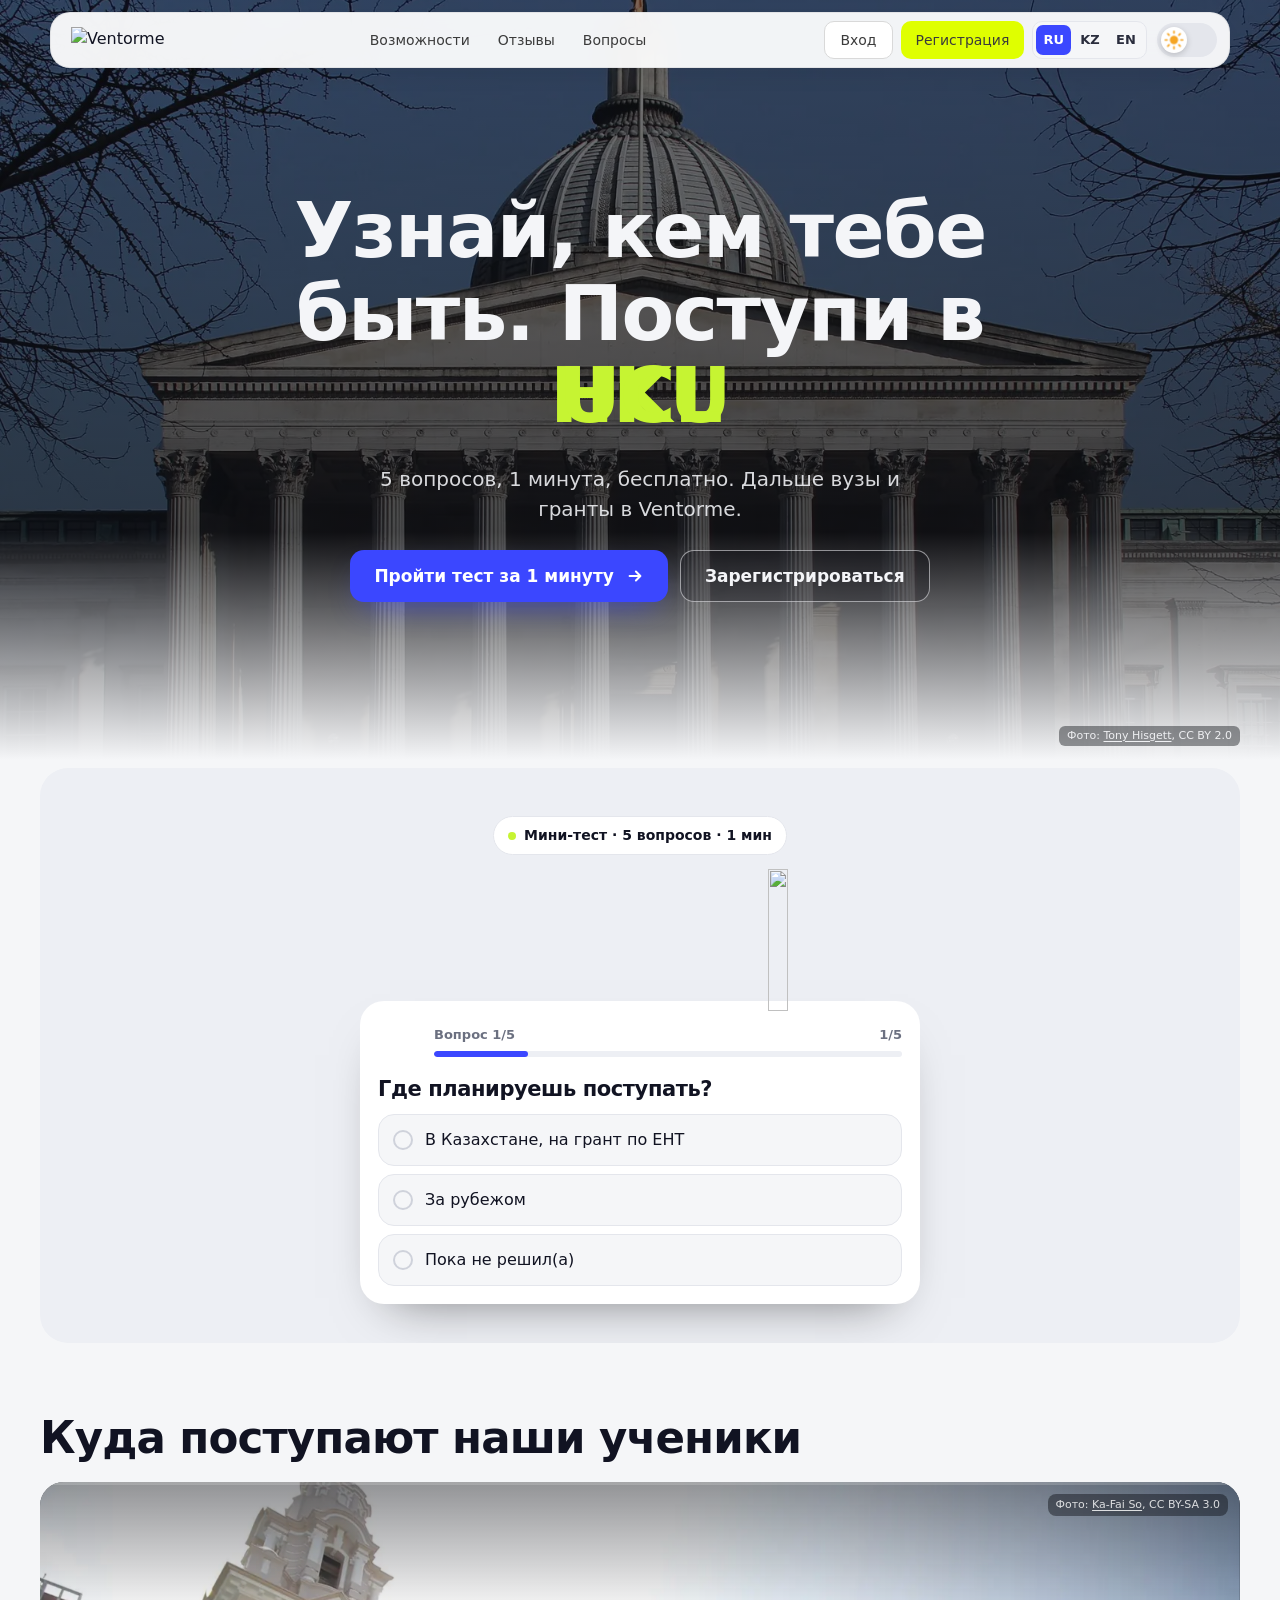
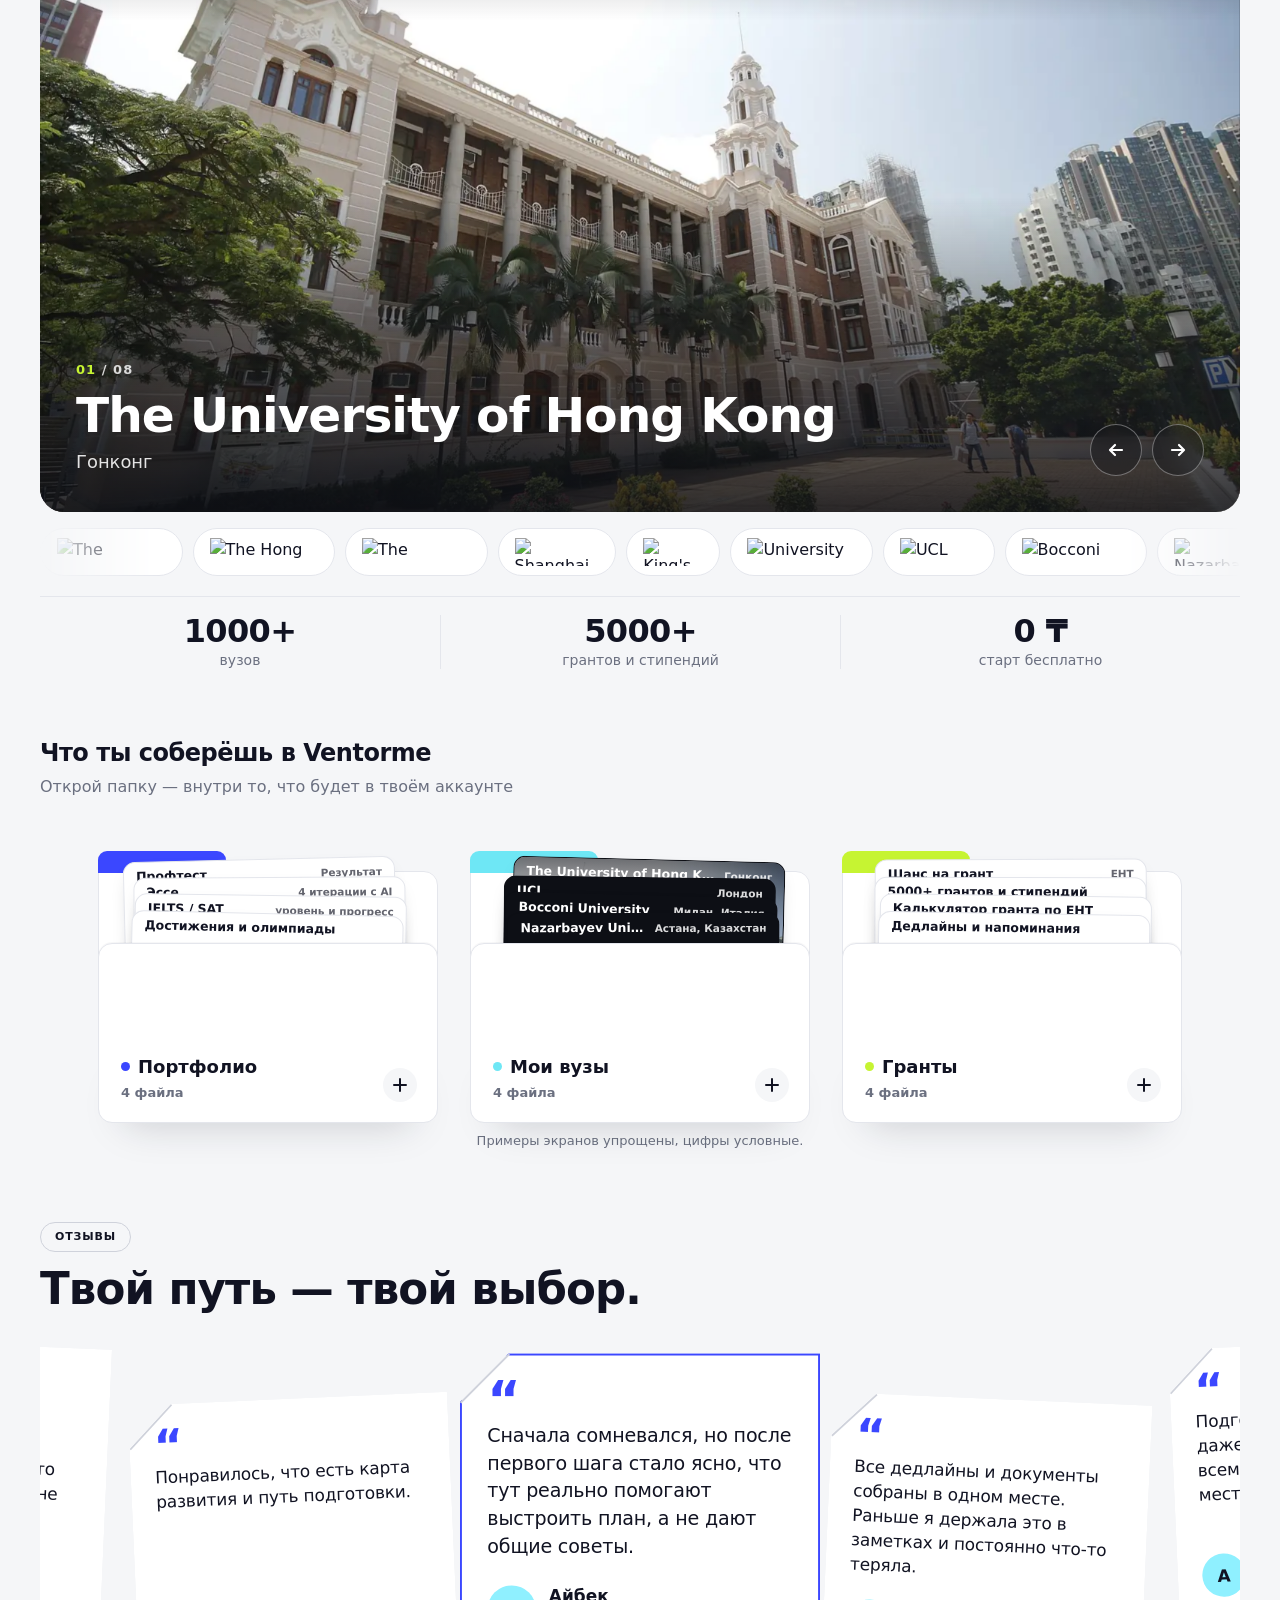
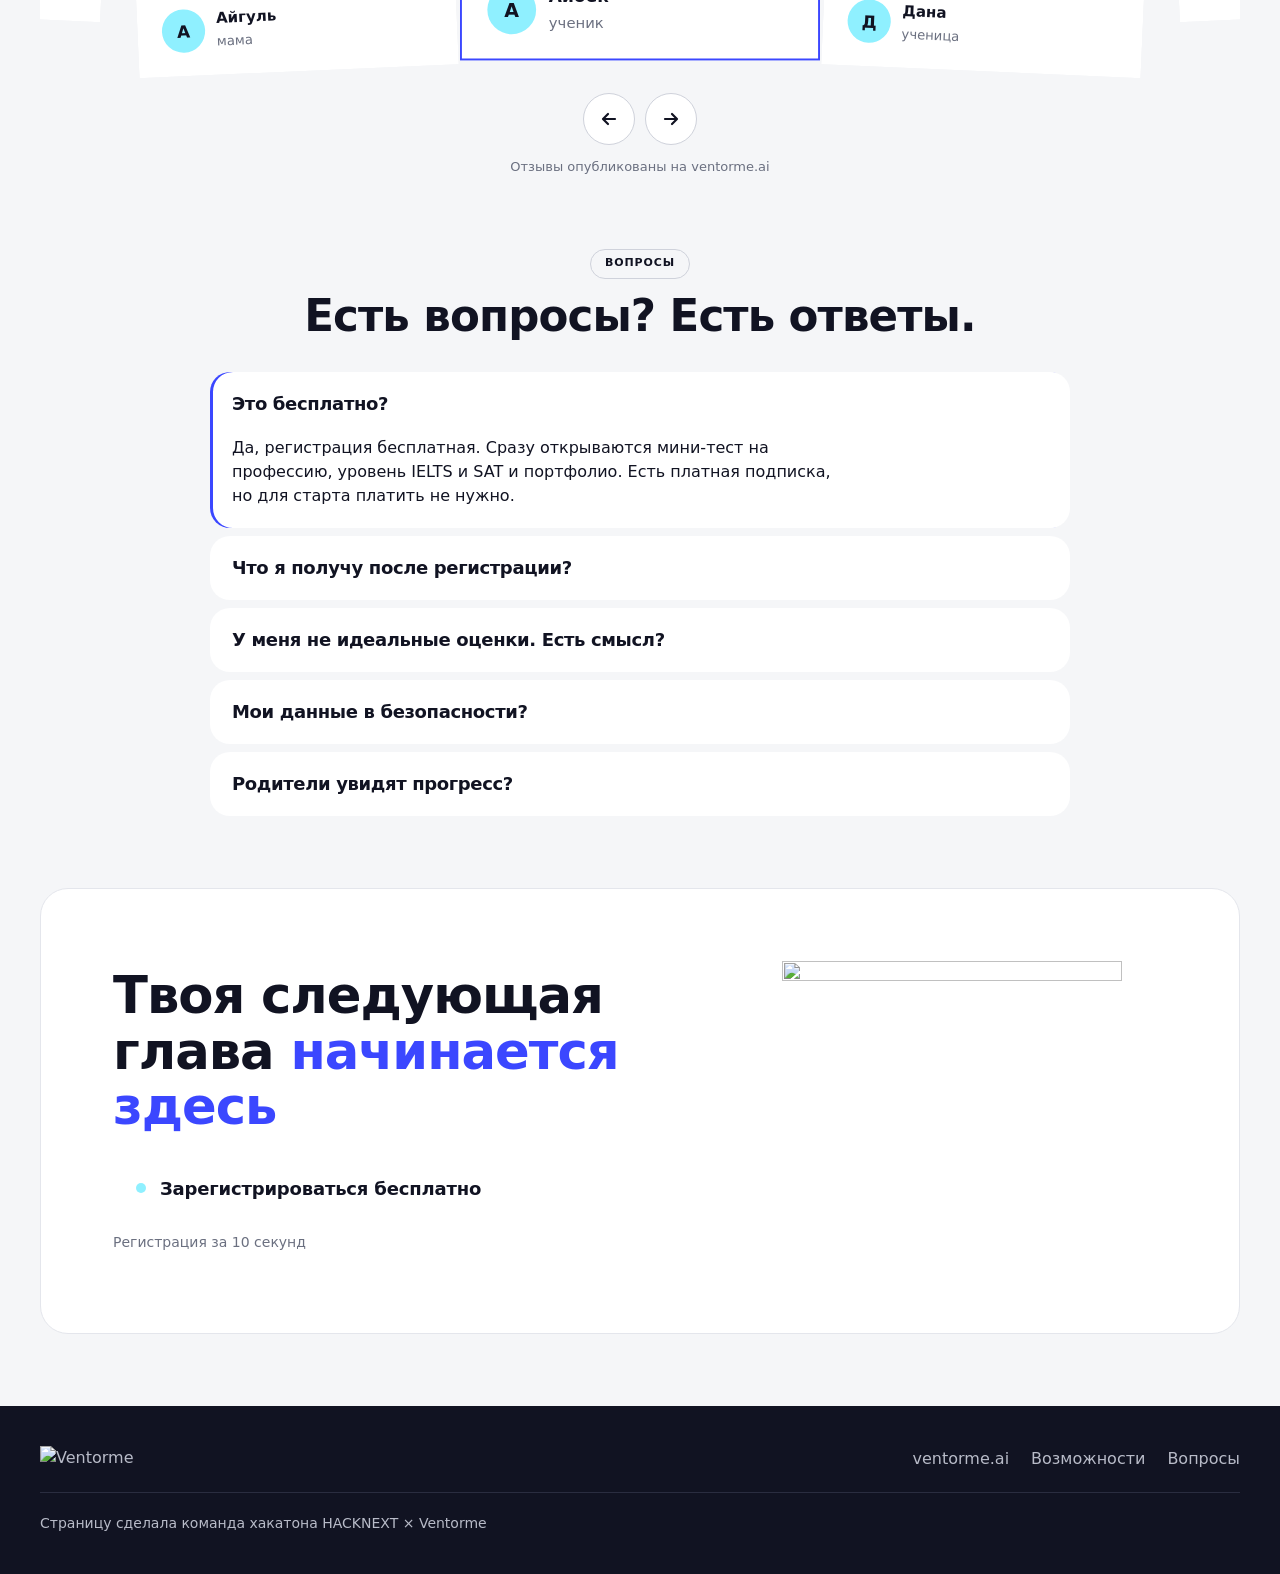
==== index.html @ ad96bfcc "Ventorme landing: HACKNEXT × Ventorme team 093 Co-Authored-By: Claude Opus 5.5 <noreply@anthropic.co" ====
<!doctype html>
<html lang="ru">
<head>
<meta charset="utf-8">
<meta name="viewport" content="width=device-width, initial-scale=1, viewport-fit=cover">
<title>Ventorme — узнай, кем тебе быть, за 1 минуту</title>
<meta name="description" content="5 вопросов — и ты увидишь своё направление и что сдавать. Бесплатно. Дальше — вузы и гранты в Ventorme.">
<link rel="canonical" href="https://ventorme-six.vercel.app">
<meta property="og:type" content="website">
<meta property="og:url" content="https://ventorme-six.vercel.app">
<meta property="og:title" content="Узнай, кем тебе быть, за 1 минуту">
<meta property="og:description" content="5 вопросов — и ты увидишь своё направление и что сдавать. Бесплатно. Дальше — вузы и гранты в Ventorme.">
<meta property="og:locale" content="ru_RU">
<meta property="og:image" content="https://ventorme.ai/opengraph-image">
<meta property="og:image:width" content="1200">
<meta property="og:image:height" content="630">
<meta name="twitter:card" content="summary_large_image">
<meta name="twitter:title" content="Узнай, кем тебе быть, за 1 минуту">
<meta name="twitter:description" content="5 вопросов — и ты увидишь своё направление и что сдавать. Бесплатно. Дальше — вузы и гранты в Ventorme.">
<meta name="twitter:image" content="https://ventorme.ai/opengraph-image">
<meta name="theme-color" content="#F5F6F8">
<script>
(function(){
  var d = document.documentElement, t = "light", l = "ru";
  try { localStorage.removeItem("vt-theme"); } catch (e) {}
  try { var s = sessionStorage.getItem("vt-theme"); if (s === "dark" || s === "light") t = s; } catch (e) {}
  d.setAttribute("data-theme", t);
  var q = (location.search.match(/[?&]lang=([a-z]{2})/i) || [])[1];
  if (q) q = q.toLowerCase() === "kz" ? "kk" : q.toLowerCase();
  try { if (!q) q = localStorage.getItem("vt-lang"); } catch (e) {}
  if (q === "kk" || q === "en") l = q;
  d.setAttribute("lang", l);
  d.classList.add("js");
})();
</script>
<link rel="icon" href="https://ventorme.ai/figma/studentlanding/logo-ventorme.svg">
<link rel="preconnect" href="https://fonts.googleapis.com">
<link rel="preconnect" href="https://fonts.gstatic.com" crossorigin>
<link rel="preconnect" href="https://ventorme.ai">
<link rel="preload" href="https://fonts.gstatic.com/s/unbounded/v12/Yq6W-LOTXCb04q32xlpwv8ZfvRIkSYZH.woff2" as="font" type="font/woff2" crossorigin>
<link rel="preload" href="https://fonts.gstatic.com/s/unbounded/v12/Yq6W-LOTXCb04q32xlpwtsZfvRIkSYZH.woff2" as="font" type="font/woff2" crossorigin>
<link rel="preload" href="https://fonts.gstatic.com/s/unbounded/v12/Yq6W-LOTXCb04q32xlpwu8ZfvRIkSQ.woff2" as="font" type="font/woff2" crossorigin>
<link rel="preload" href="https://fonts.gstatic.com/s/manrope/v20/xn7gYHE41ni1AdIRggOxSvfedN62Zw.woff2" as="font" type="font/woff2" crossorigin>
<link rel="preload" href="https://fonts.gstatic.com/s/manrope/v20/xn7gYHE41ni1AdIRggexSvfedN4.woff2" as="font" type="font/woff2" crossorigin>
<style>
/* Manrope + Unbounded: cyrillic-ext (ә ғ қ ң ө ұ ү һ і), cyrillic, latin-ext, latin; swap + запасной шрифт с теми же метриками */
/* cyrillic-ext */ @font-face { font-family: 'Manrope'; font-style: normal; font-weight: 400 700; font-display: swap; src: url(https://fonts.gstatic.com/s/manrope/v20/xn7gYHE41ni1AdIRggqxSvfedN62Zw.woff2) format('woff2'); unicode-range: U+0460-052F, U+1C80-1C8A, U+20B4, U+2DE0-2DFF, U+A640-A69F, U+FE2E-FE2F; }
/* cyrillic */ @font-face { font-family: 'Manrope'; font-style: normal; font-weight: 400 700; font-display: swap; src: url(https://fonts.gstatic.com/s/manrope/v20/xn7gYHE41ni1AdIRggOxSvfedN62Zw.woff2) format('woff2'); unicode-range: U+0301, U+0400-045F, U+0490-0491, U+04B0-04B1, U+2116; }
/* latin-ext */ @font-face { font-family: 'Manrope'; font-style: normal; font-weight: 400 700; font-display: swap; src: url(https://fonts.gstatic.com/s/manrope/v20/xn7gYHE41ni1AdIRggmxSvfedN62Zw.woff2) format('woff2'); unicode-range: U+0100-02BA, U+02BD-02C5, U+02C7-02CC, U+02CE-02D7, U+02DD-02FF, U+0304, U+0308, U+0329, U+1D00-1DBF, U+1E00-1E9F, U+1EF2-1EFF, U+2020, U+20A0-20AB, U+20AD-20C4, U+2113, U+2C60-2C7F, U+A720-A7FF; }
/* latin */ @font-face { font-family: 'Manrope'; font-style: normal; font-weight: 400 700; font-display: swap; src: url(https://fonts.gstatic.com/s/manrope/v20/xn7gYHE41ni1AdIRggexSvfedN4.woff2) format('woff2'); unicode-range: U+0000-00FF, U+0131, U+0152-0153, U+02BB-02BC, U+02C6, U+02DA, U+02DC, U+0304, U+0308, U+0329, U+2000-206F, U+20AC, U+2122, U+2191, U+2193, U+2212, U+2215, U+FEFF, U+FFFD; }
/* cyrillic-ext */ @font-face { font-family: 'Unbounded'; font-style: normal; font-weight: 500 600; font-display: swap; src: url(https://fonts.gstatic.com/s/unbounded/v12/Yq6W-LOTXCb04q32xlpwtsZfvRIkSYZH.woff2) format('woff2'); unicode-range: U+0460-052F, U+1C80-1C8A, U+20B4, U+2DE0-2DFF, U+A640-A69F, U+FE2E-FE2F; }
/* cyrillic */ @font-face { font-family: 'Unbounded'; font-style: normal; font-weight: 500 600; font-display: swap; src: url(https://fonts.gstatic.com/s/unbounded/v12/Yq6W-LOTXCb04q32xlpwv8ZfvRIkSYZH.woff2) format('woff2'); unicode-range: U+0301, U+0400-045F, U+0490-0491, U+04B0-04B1, U+2116; }
/* latin-ext */ @font-face { font-family: 'Unbounded'; font-style: normal; font-weight: 500 600; font-display: swap; src: url(https://fonts.gstatic.com/s/unbounded/v12/Yq6W-LOTXCb04q32xlpwtcZfvRIkSYZH.woff2) format('woff2'); unicode-range: U+0100-02BA, U+02BD-02C5, U+02C7-02CC, U+02CE-02D7, U+02DD-02FF, U+0304, U+0308, U+0329, U+1D00-1DBF, U+1E00-1E9F, U+1EF2-1EFF, U+2020, U+20A0-20AB, U+20AD-20C4, U+2113, U+2C60-2C7F, U+A720-A7FF; }
/* latin */ @font-face { font-family: 'Unbounded'; font-style: normal; font-weight: 500 600; font-display: swap; src: url(https://fonts.gstatic.com/s/unbounded/v12/Yq6W-LOTXCb04q32xlpwu8ZfvRIkSQ.woff2) format('woff2'); unicode-range: U+0000-00FF, U+0131, U+0152-0153, U+02BB-02BC, U+02C6, U+02DA, U+02DC, U+0304, U+0308, U+0329, U+2000-206F, U+20AC, U+2122, U+2191, U+2193, U+2212, U+2215, U+FEFF, U+FFFD; }
/* запасные шрифты с метриками Unbounded/Manrope: пока веб-шрифт грузится, текст не прыгает (CLS) */
@font-face{font-family:"Unbounded Fallback";src:local("Arial Bold"),local("Arial-BoldMT"),local("Roboto Bold"),local("Roboto-Bold");font-weight:500 700;
  size-adjust:128.8%;ascent-override:77.3%;descent-override:19%;line-gap-override:0%}
@font-face{font-family:"Manrope Fallback";src:local("Arial"),local("ArialMT"),local("Roboto"),local("Roboto-Regular");font-weight:400 700;
  size-adjust:102.8%;ascent-override:103.6%;descent-override:29.2%;line-gap-override:0%}
:root{
  color-scheme:light;
  --bg:#F5F6F8; --card:#fff; --surface:#F5F6F8; --ink:#111322; --ink-2:#2A2D3D; --muted:#6B7080;
  --line:#E4E6EC; --line-2:#CFD2DB; --track:#EDEFF4;
  --blue:#3B47FF; --blue-d:#2B36E0; --hero:#3B47FF; --cta:#3B47FF; --blue-text:#3B47FF;
  --aqua:#8FF0FF; --aqua-soft:#D9FAFF; --on-aqua:#111322; --chip-ink:#0A6B7A;
  --header-bg:rgba(245,246,248,.92); --logo-pill:#fff;
  --tt-track:#E4E6EC; --tt-knob:#fff; --tt-icon:#F5A524;
  --r:28px; --r-sm:20px;
  --pad:clamp(16px, 4vw, 40px);
  --font:"Manrope", "Manrope Fallback", system-ui, -apple-system, "Segoe UI", sans-serif;
  --display:"Unbounded", "Unbounded Fallback", "Manrope", system-ui, sans-serif;
  --nav-bg:rgba(255,255,255,.94); --nav-line:rgba(17,19,34,.07); --nav-ink:#3b3b3b;
  --gap:72px;
}
[data-theme="dark"]{
  color-scheme:dark;
  --bg:#0D0F15; --card:#151821; --surface:#1C202B; --ink:#F4F5F8; --ink-2:rgba(244,245,248,.86); --muted:rgba(244,245,248,.68);
  --line:#262A36; --line-2:#3A3F4E; --track:#2A2F3C;
  --blue:#5864FF; --blue-d:#6B76FF; --hero:#2E38D9; --cta:#4B56F2; --blue-text:#8C95FF;
  --aqua:#6EE7F5; --aqua-soft:rgba(110,231,245,.14); --on-aqua:#0D0F15; --chip-ink:#6EE7F5;
  --header-bg:rgba(13,15,21,.88); --logo-pill:#F4F5F8;
  --nav-bg:rgba(21,24,33,.94); --nav-line:#262A36; --nav-ink:rgba(244,245,248,.82);
  --tt-track:#262B44; --tt-knob:#0D0F15; --tt-icon:#E9ECFF;
}
*{box-sizing:border-box}
html{-webkit-text-size-adjust:100%;scroll-behavior:smooth;scroll-padding-top:80px}
body{margin:0;background:var(--bg);color:var(--ink);font:400 16px/1.5 var(--font);overflow-x:hidden;transition:background .3s, color .3s}
img{display:block;max-width:100%;height:auto}
a{color:inherit;text-decoration:none}
button{font:inherit;color:inherit}
h1,h2,h3,p{margin:0}
h1,h2{font-family:var(--display);font-weight:600;letter-spacing:-.02em;line-height:1.08;hyphens:none;overflow-wrap:normal}
:focus-visible{outline:3px solid var(--blue);outline-offset:3px;border-radius:12px}
.wrap{max-width:1280px;margin:0 auto;padding:0 var(--pad)}
.section{margin-top:var(--gap)}
.sr-only{position:absolute;width:1px;height:1px;overflow:hidden;clip:rect(0 0 0 0);white-space:nowrap}

/* pills */
.tag{display:inline-flex;align-items:center;height:30px;padding:0 14px;border:1px solid var(--line-2);border-radius:999px;
  font-size:11px;font-weight:600;letter-spacing:.08em;text-transform:uppercase;color:var(--ink);white-space:nowrap}

/* ---------- Interactive Hover Button ---------- */
.ibtn{position:relative;isolation:isolate;overflow:hidden;display:inline-flex;align-items:center;justify-content:center;min-height:54px;padding:12px 30px 12px 46px;
  border-radius:999px;border:1.5px solid var(--line-2);background:var(--card);color:var(--ink);font-size:17px;font-weight:600;letter-spacing:-.01em;line-height:1.2;
  text-align:center;cursor:pointer;-webkit-tap-highlight-color:transparent}
.ibtn__dot{position:absolute;z-index:-1;left:22px;top:50%;width:10px;height:10px;margin-top:-5px;border-radius:50%;background:var(--cta);
  transition:transform .3s ease-out}
.ibtn__txt{display:inline-block;transition:transform .3s ease-out, opacity .3s ease-out}
.ibtn__hov{position:absolute;inset:0;display:flex;align-items:center;justify-content:center;gap:8px;padding:0 18px;color:#fff;
  opacity:0;transform:translateX(48px);transition:transform .3s ease-out, opacity .3s ease-out}
.ibtn__hov svg{width:18px;height:18px;flex:none}
.ibtn:hover .ibtn__dot,.ibtn:focus-visible .ibtn__dot{transform:scale(90)}
.ibtn:hover .ibtn__txt,.ibtn:focus-visible .ibtn__txt{transform:translateX(48px);opacity:0}
.ibtn:hover .ibtn__hov,.ibtn:focus-visible .ibtn__hov{transform:none;opacity:1}
.ibtn--block{display:flex;width:100%}
.ibtn--lg{min-height:60px;font-size:18px}
.ibtn--sm{min-height:46px;font-size:15px;padding:8px 22px 8px 40px}
.ibtn--sm .ibtn__dot{left:18px;width:9px;height:9px;margin-top:-4.5px}
.ibtn--on-blue{border-color:transparent;background:#fff;color:#111322}
.ibtn--on-blue .ibtn__dot{background:var(--aqua)}
.ibtn--on-blue .ibtn__hov{color:#111322}
@media (hover: none){
  .ibtn{padding-left:24px;padding-right:24px;border-color:transparent}
  .ibtn .ibtn__dot{transform:scale(90)}
  .ibtn .ibtn__txt{opacity:0}
  .ibtn .ibtn__hov{transform:none;opacity:1}
  .ibtn--sm{padding-left:16px;padding-right:16px}
}

/* secondary buttons */
.sbtn{display:inline-flex;align-items:center;justify-content:center;gap:8px;min-height:50px;padding:10px 16px;border-radius:999px;border:1.5px solid var(--line);
  background:var(--surface);color:var(--ink);font-size:15px;font-weight:600;line-height:1.2;text-align:center;cursor:pointer;transition:border-color .2s}
.sbtn:hover{border-color:var(--blue)}
.sbtn svg{width:18px;height:18px;flex:none}

/* header — повторяет шапку ventorme.ai */
.header{position:sticky;top:0;z-index:40;padding:12px var(--pad) 0;pointer-events:none}
.header .wrap{pointer-events:auto;max-width:1180px;height:56px;padding:0 10px 0 20px;display:flex;align-items:center;justify-content:space-between;gap:12px;
  background:var(--nav-bg);border:1px solid var(--nav-line);border-radius:20px;box-shadow:0 10px 30px -20px rgba(17,19,34,.35);
  -webkit-backdrop-filter:saturate(1.4) blur(12px);backdrop-filter:saturate(1.4) blur(12px);font-family:"Manrope", "Manrope Fallback", system-ui, sans-serif}
.header__logo img{height:26px;width:auto}
.logo-dark{display:none}
[data-theme="dark"] .logo-light{display:none}
[data-theme="dark"] .logo-dark{display:block}
.nav{display:flex;gap:4px}
.nav a{padding:8px 12px;border-radius:10px;font-size:14px;font-weight:500;color:var(--nav-ink);transition:background .2s}
.nav a:hover{background:var(--surface)}
.header__right{display:flex;align-items:center;gap:8px}
.hbtn{display:inline-flex;align-items:center;justify-content:center;height:38px;padding:0 15px;border-radius:10px;font-family:"Manrope", "Manrope Fallback", system-ui, sans-serif;
  font-size:14px;font-weight:500;line-height:1;white-space:nowrap;transition:transform .2s}
.hbtn:hover{transform:translateY(-2px)}
.hbtn--login{background:#fff;color:#3b3b3b;border:1px solid #d9d9d9}
.hbtn--reg{background:#dfff00;color:#3b3b3b}
[data-theme="dark"] .hbtn--login{background:transparent;color:var(--ink);border-color:var(--line-2)}

/* Sun-Moon toggle */
.tt{display:inline-flex;align-items:center;height:48px;padding:0 2px;border:0;background:none;cursor:pointer;border-radius:999px}
.tt__track{position:relative;display:block;width:60px;height:34px;border-radius:999px;background:var(--tt-track);transition:background .4s ease}
.tt__knob{position:absolute;left:4px;top:4px;width:26px;height:26px;border-radius:50%;background:var(--tt-knob);color:var(--tt-icon);
  box-shadow:0 2px 6px rgba(0,0,0,.18);display:grid;place-items:center;transition:transform .4s cubic-bezier(.4,.1,.2,1), background .4s, color .4s}
.tt__knob svg{width:20px;height:20px;overflow:visible}
.tt__core,.tt__rays{transform-box:view-box;transform-origin:12px 12px;transition:transform .4s ease, opacity .4s ease}
.tt__core{transform:scale(.62)}
.tt__cut{transition:transform .4s ease;transform:translate(12px,-12px)}
.tt__star{position:absolute;width:3px;height:3px;border-radius:50%;background:#fff;opacity:0;transform:scale(.2);transition:opacity .4s ease, transform .4s ease}
.tt__star:nth-child(1){left:10px;top:9px}
.tt__star:nth-child(2){left:19px;top:19px;width:2px;height:2px}
.tt__star:nth-child(3){left:13px;top:23px;width:2px;height:2px}
[data-theme="dark"] .tt__knob{transform:translateX(26px)}
[data-theme="dark"] .tt__core{transform:scale(1)}
[data-theme="dark"] .tt__rays{transform:rotate(90deg) scale(.4);opacity:0}
[data-theme="dark"] .tt__cut{transform:none}
[data-theme="dark"] .tt__star{opacity:.9;transform:none}

/* ---------- hero with quiz ---------- */
.hero{position:relative;overflow:hidden;isolation:isolate;container-type:inline-size;background:var(--hero);color:#fff;border-radius:var(--r);
  display:grid;grid-template-columns:1fr minmax(360px, 460px);gap:24px 48px;align-items:center;padding:clamp(40px, 5vw, 64px);min-height:620px;transition:background .3s}
.hero::before{content:"";position:absolute;inset:auto -20% -45% -20%;height:70%;z-index:-1;background:radial-gradient(closest-side, rgba(143,240,255,.4), rgba(143,240,255,0))}
.hero__word{position:absolute;top:clamp(10px, 2vw, 24px);left:0;right:0;z-index:-1;font-weight:700;letter-spacing:-.06em;line-height:.8;
  font-size:18vw;font-size:20.5cqw;color:rgba(255,255,255,.12);user-select:none;white-space:nowrap;text-align:center}
.hero__lead{display:flex;flex-direction:column;gap:22px;align-self:center}
.hero h1{font-size:clamp(30px, 4.2vw, 56px)}
.hero h1 span{color:var(--aqua)}
.hero__meta{display:flex;flex-wrap:wrap;gap:8px;font-size:14px;font-weight:500}
.hero__meta span{display:inline-flex;align-items:center;white-space:nowrap;background:rgba(17,19,34,.24);padding:8px 12px;border-radius:999px}

/* Venti reacts to the quiz */
.qwrap{position:relative;width:100%;padding-top:132px}
.venti{position:absolute;z-index:2;right:22px;top:0;height:142px;pointer-events:none}
.venti img{height:100%;width:auto}
.venti img.is-hop{animation:hop .45s cubic-bezier(.34,1.56,.64,1)}
.venti img.is-hop2{animation:hop .45s cubic-bezier(.34,1.56,.64,1) 2}
@keyframes hop{0%,100%{transform:none}45%{transform:translateY(-10px)}}
.venti__bubble{position:absolute;right:100%;top:16px;margin-right:4px;padding:8px 12px;border-radius:16px 16px 4px 16px;background:#fff;color:#111322;
  font-size:14px;font-weight:600;line-height:1.2;white-space:nowrap;box-shadow:0 10px 24px -12px rgba(0,0,0,.45);
  opacity:0;transform:translateY(6px) scale(.92);transform-origin:100% 100%;transition:opacity .25s ease, transform .3s cubic-bezier(.34,1.56,.64,1)}
.venti__bubble.is-on{opacity:1;transform:none}
.venti__fx{position:absolute;left:50%;top:38%}
.venti__fx i{position:absolute;left:-4px;top:-4px;width:8px;height:8px;border-radius:50%;opacity:0}
.venti__fx i:nth-child(1){--dx:-58px;--dy:-34px;background:var(--aqua)}
.venti__fx i:nth-child(2){--dx:-40px;--dy:-66px;background:#DFFF00}
.venti__fx i:nth-child(3){--dx:-4px;--dy:-80px;background:#fff}
.venti__fx i:nth-child(4){--dx:36px;--dy:-66px;background:var(--aqua)}
.venti__fx i:nth-child(5){--dx:58px;--dy:-30px;background:#DFFF00}
.venti__fx i:nth-child(6){--dx:54px;--dy:10px;background:#fff;width:6px;height:6px}
.venti__fx i:nth-child(7){--dx:-54px;--dy:8px;background:#fff;width:6px;height:6px}
.venti__fx i:nth-child(8){--dx:18px;--dy:-48px;background:#111322;width:6px;height:6px}
.venti.is-party .venti__fx i{animation:burst .7s cubic-bezier(.2,.7,.3,1) both}
@keyframes burst{0%{opacity:1;transform:translate(0,0) scale(.4)}70%{opacity:1}100%{opacity:0;transform:translate(var(--dx),var(--dy)) scale(1)}}

/* quiz card */
.qcard{position:relative;background:var(--card);color:var(--ink);border-radius:24px;padding:18px;box-shadow:0 24px 50px -30px rgba(0,0,0,.55);text-align:left}
.qtop{display:flex;align-items:center;gap:12px;margin-bottom:14px}
.qback{flex:none;width:44px;height:44px;border-radius:50%;border:1.5px solid var(--line);background:var(--surface);display:grid;place-items:center;cursor:pointer}
.qback[disabled]{visibility:hidden}
.qback svg{width:18px;height:18px}
.qprog{flex:1;display:grid;gap:6px}
.qprog__l{display:flex;justify-content:space-between;font-size:13px;font-weight:600;color:var(--muted)}
.qprog__bar{height:6px;border-radius:3px;background:var(--track);overflow:hidden}
.qprog__bar i{display:block;height:100%;border-radius:3px;background:var(--blue);transition:width .45s cubic-bezier(.34,1.56,.64,1)}
.qq{font-size:21px;font-weight:600;letter-spacing:-.02em;line-height:1.2;margin-bottom:12px;outline:none}
.qopts{display:grid;gap:8px}
.qopt{display:flex;align-items:center;gap:12px;width:100%;min-height:52px;padding:10px 14px;border-radius:16px;border:1.5px solid var(--line);background:var(--surface);
  font-size:16px;font-weight:500;line-height:1.25;text-align:left;cursor:pointer;transition:border-color .2s, background .2s}
.qopt:hover{border-color:var(--blue)}
.qopt i{flex:none;width:20px;height:20px;border-radius:50%;border:2px solid var(--line-2);transition:border .15s}
.qopt.is-picked{background:var(--aqua);border-color:var(--aqua);color:var(--on-aqua)}
.qopt.is-picked i{border:6px solid var(--on-aqua)}
.js .qcard .noscript-only{display:none}

/* result */
.res small{display:block;font-size:12px;font-weight:600;letter-spacing:.08em;text-transform:uppercase;color:var(--muted)}
.res__dir{font-family:var(--display);font-size:21px;font-weight:600;letter-spacing:-.02em;line-height:1.2;margin:0 0 12px}
.res__dir b{font-weight:600;color:var(--blue-text)}
.res__exam{background:var(--surface);border-radius:14px;padding:12px 14px;margin-bottom:12px;font-size:15px;line-height:1.4}
.res__exam p + p{margin-top:6px}
.res__exam b{font-weight:600}
.locked{position:relative;border-radius:14px;overflow:hidden;margin-bottom:12px}
.locked__rows{display:grid;gap:10px;padding:12px 14px;filter:blur(6px);user-select:none;pointer-events:none}
.locked__row{display:flex;justify-content:space-between;font-size:14px;font-weight:600}
.locked__row + i{display:block;height:6px;border-radius:3px;background:var(--blue);margin-top:-4px}
.locked__over{position:absolute;inset:0;display:flex;align-items:center;justify-content:center;gap:10px;padding:10px 14px;text-align:left;
  font-size:14px;font-weight:600;line-height:1.3;color:var(--ink);background:color-mix(in srgb, var(--card) 62%, transparent)}
.locked__over svg{flex:none;width:30px;height:30px;padding:6px;border-radius:50%;background:var(--ink);color:var(--card)}
.res__cap{text-align:center;font-size:13px;color:var(--muted);margin-top:8px}
.res__note{font-size:12px;color:var(--muted);margin-top:10px;line-height:1.4}
.share{display:grid;grid-template-columns:1fr 1fr;gap:8px;margin-top:14px}
.share-alt{display:flex;justify-content:space-between;align-items:center;gap:8px;margin-top:6px}
.share-alt a{font-size:14px;font-weight:600;color:var(--blue-text);text-decoration:underline;text-underline-offset:3px;padding:12px 0}
.share-alt button{min-height:44px;border:0;background:none;font-size:14px;font-weight:600;color:var(--muted);cursor:pointer;padding:0 4px}

/* universities marquee */
.unis{margin-top:var(--gap);background:var(--card);border-radius:var(--r);padding:clamp(20px, 3vw, 32px) 0}
.unis h2{text-align:center;font-size:clamp(18px, 2vw, 24px);letter-spacing:-.02em;margin:0 var(--pad) 16px}
.mq{overflow:hidden;-webkit-mask-image:linear-gradient(90deg,transparent,#000 10%,#000 90%,transparent);mask-image:linear-gradient(90deg,transparent,#000 10%,#000 90%,transparent)}
.mq + .mq{margin-top:10px}
.mq__track{display:flex;width:max-content;animation:mq 46s linear infinite}
.mq--rev .mq__track{animation-direction:reverse}
.mq:hover .mq__track{animation-play-state:paused}
.mq__item{padding-right:10px}
.logo-pill{display:flex;align-items:center;height:60px;padding:0 22px;border-radius:999px;background:var(--logo-pill);border:1px solid var(--line)}
.logo-pill img{height:40px;width:auto}
@keyframes mq{to{transform:translateX(-50%)}}

/* admissions strip */
.strip{position:relative;overflow:hidden;margin-top:var(--gap);background:var(--hero);color:#fff;border-radius:var(--r);
  padding:clamp(24px, 4vw, 40px);display:flex;align-items:center;justify-content:space-between;gap:18px 32px;flex-wrap:wrap;isolation:isolate}
.strip__arc{position:absolute;z-index:-1;width:520px;height:520px;border-radius:50%;border:56px solid var(--aqua);right:-160px;top:-330px;opacity:.95}
.strip h2{font-size:clamp(24px, 3.4vw, 42px)}
.strip h2{position:relative;z-index:1}
.strip h2 small{display:block;font-size:inherit;color:rgba(255,255,255,.75)}

/* about (compact) */
.about{display:grid;grid-template-columns:140px 1fr;gap:12px 28px;align-items:start}
.about p{font-size:clamp(20px, 2.2vw, 28px);font-weight:500;letter-spacing:-.01em;line-height:1.3;max-width:40ch}
.about p span{color:var(--muted)}

/* facts line */
.facts{display:grid;grid-template-columns:repeat(3, 1fr);margin:20px var(--pad) 0;padding-top:18px;border-top:1px solid var(--line)}
.facts div{display:flex;flex-direction:column;align-items:center;text-align:center;gap:4px;padding:0 10px}
.facts div + div{border-left:1px solid var(--line)}
.facts b{font-family:var(--display);font-size:clamp(20px, 2.6vw, 32px);font-weight:600;letter-spacing:-.02em;line-height:1}
.facts span{font-size:14px;color:var(--muted);line-height:1.3}

.note{margin-top:12px;font-size:13px;color:var(--muted)}
/* parents (compact) */
.parents{display:flex;align-items:center;justify-content:space-between;gap:16px 28px;flex-wrap:wrap;background:var(--card);border-radius:var(--r);padding:clamp(20px, 3vw, 32px)}
.parents__t{display:flex;align-items:center;gap:16px}
.parents__venti{flex:none;height:120px;width:auto;margin:-8px 0}
.parents h2{font-size:clamp(20px, 2.2vw, 28px);margin-bottom:6px}
.parents p{color:var(--ink-2);font-size:16px}

/* ---------- stagger testimonials ---------- */
.head-row{display:flex;justify-content:space-between;align-items:end;gap:20px;flex-wrap:wrap;margin-bottom:8px}
.head-row h2{font-size:clamp(24px, 3.4vw, 44px);margin-top:14px}
.stg{position:relative;height:430px;overflow:hidden;touch-action:pan-y;user-select:none}
.stg__card{position:absolute;left:50%;top:50%;width:min(340px, 78vw);min-height:290px;margin:0;padding:30px 26px 24px;display:flex;flex-direction:column;gap:20px;
  background:var(--card);color:var(--ink);border:0;text-align:left;cursor:pointer;
  clip-path:polygon(46px 0,100% 0,100% 100%,0 100%,0 46px);
  transform:translate(-50%,-50%);transition:transform .5s cubic-bezier(.2,.7,.2,1), background .3s, color .3s}
.stg__card::before{content:"";position:absolute;left:0;top:0;width:65px;height:2px;background:var(--line-2);transform-origin:0 0;transform:translate(0,46px) rotate(-45deg)}
.stg__card.is-center{background:var(--hero);color:#fff;cursor:default}
.stg__card.is-center::before{background:rgba(255,255,255,.4)}
.stg__card blockquote{margin:0;font-size:18px;line-height:1.45;font-weight:500;letter-spacing:-.01em;flex:1}
.stg__card blockquote::before{content:"“";display:block;font-family:var(--display);font-size:48px;line-height:.6;font-weight:600;color:var(--blue-text);margin-bottom:6px}
.stg__card.is-center blockquote::before{color:var(--aqua)}
.who{display:flex;align-items:center;gap:12px}
.ava{width:46px;height:46px;border-radius:50%;display:grid;place-items:center;font-weight:700;font-size:18px;background:var(--aqua);color:var(--on-aqua);flex:none}
.who b{display:block;font-weight:600}
.who small{color:var(--muted);font-size:14px}
.stg__card.is-center .who small{color:rgba(255,255,255,.9)}
.stg__nav{display:flex;justify-content:center;gap:10px;margin-top:0}
.stg__nav button{width:52px;height:52px;border-radius:50%;border:1.5px solid var(--line-2);background:var(--card);display:grid;place-items:center;cursor:pointer;transition:background .2s, color .2s, border-color .2s}
.stg__nav button:hover{background:var(--cta);border-color:var(--cta);color:#fff}
.stg__nav svg{width:20px;height:20px}

/* faq */
.faq{max-width:860px;margin-left:auto;margin-right:auto;text-align:center}
.faq h2{font-size:clamp(24px, 3.4vw, 44px);margin:14px 0 clamp(20px, 3vw, 32px)}
.faq details{background:var(--card);border-radius:20px;margin-bottom:8px;text-align:left;transition:background .25s}
.faq details[open]{background:var(--aqua);color:var(--on-aqua)}
.faq summary{list-style:none;display:flex;align-items:center;justify-content:space-between;gap:16px;min-height:64px;padding:14px 22px;cursor:pointer;
  font-size:18px;font-weight:600;letter-spacing:-.02em}
.faq summary::-webkit-details-marker{display:none}
.faq details[open] .plus{transform:rotate(45deg);background:#fff;color:#111322}
.faq details p{padding:0 22px 20px;font-size:16px;max-width:64ch}

/* final */
.final{position:relative;overflow:hidden;background:var(--hero);color:#fff;border-radius:var(--r);padding:clamp(32px, 6vw, 72px);
  display:grid;grid-template-columns:1.4fr 1fr;align-items:center;gap:24px;isolation:isolate}
.final::before{content:"";position:absolute;z-index:-1;width:560px;height:560px;border-radius:50%;border:60px solid var(--aqua);opacity:.9;right:-250px;bottom:-440px}
.final h2{font-size:clamp(26px, 4vw, 54px);margin-bottom:24px}
.final h2 span{color:var(--aqua)}
.final__note{margin-top:14px;font-size:14px;color:rgba(255,255,255,.85)}
.final img{width:min(100%, 340px);justify-self:center;margin-bottom:calc(-1 * clamp(32px, 6vw, 72px))}

/* footer */
.footer{margin-top:var(--gap);background:#111322;color:#B8BBC8;padding:40px 0 calc(40px + env(safe-area-inset-bottom))}
[data-theme="dark"] .footer{background:#07080C;border-top:1px solid var(--line)}
.footer .wrap{display:flex;flex-wrap:wrap;justify-content:space-between;align-items:center;gap:20px}
.footer img{height:26px;width:auto}
.footer nav{display:flex;flex-wrap:wrap;gap:8px 22px}
.footer a:hover{color:#fff}
.footer p{width:100%;font-size:14px;border-top:1px solid #2A2D40;padding-top:20px}

/* sticky mobile cta */
.dock{position:fixed;z-index:45;left:12px;right:12px;bottom:calc(12px + env(safe-area-inset-bottom));display:none;
  transform:translateY(150%);transition:transform .35s cubic-bezier(.2,.7,.2,1)}
.dock.is-on{transform:none}
.dock .ibtn{box-shadow:0 14px 34px -10px rgba(0,0,0,.5)}

/* in-app browser sheet */
.sheet{position:fixed;inset:0;z-index:60;display:none}
.sheet.is-open{display:block}
.sheet__bg{position:absolute;inset:0;background:rgba(0,0,0,.55);animation:fade .25s ease both}
.sheet__box{position:absolute;left:0;right:0;bottom:0;background:var(--card);color:var(--ink);border-radius:28px 28px 0 0;padding:26px 20px calc(22px + env(safe-area-inset-bottom));
  max-width:560px;margin:0 auto;animation:up .3s cubic-bezier(.2,.7,.2,1) both}
.sheet__box::before{content:"";display:block;width:44px;height:5px;border-radius:3px;background:var(--line);margin:-12px auto 18px}
.sheet h3{font-size:22px;font-weight:600;letter-spacing:-.02em;line-height:1.2}
.sheet__sub{margin:8px 0 20px;color:var(--ink-2)}
.sheet__acts{display:grid;gap:10px}
.btn{display:flex;align-items:center;justify-content:center;width:100%;min-height:54px;padding:0 20px;border-radius:999px;border:0;font-size:17px;font-weight:600;cursor:pointer}
.btn--blue{background:var(--cta);color:#fff}
.btn--ghost{background:var(--surface);color:var(--ink)}
.sheet__msg{min-height:22px;margin-top:10px;font-size:14px;font-weight:600;color:var(--chip-ink);text-align:center}

/* reveal */
.js .rv{opacity:0;transform:translateY(8px);transition:opacity .4s ease, transform .4s ease}
.js .rv.is-in{opacity:1;transform:none}
@keyframes up{from{opacity:0;transform:translateY(16px)}to{opacity:1;transform:none}}
@keyframes fade{from{opacity:0}to{opacity:1}}
.fade-in{animation:up .35s ease-out both}

/* ---------- tablet / phone ---------- */
@media (max-width: 960px){
  .nav{display:none}
  .hero{grid-template-columns:1fr;min-height:0;text-align:center;justify-items:center}
  .hero__lead{display:contents}
  .hero h1{order:1}
  .qwrap{order:2;max-width:520px}
  .hero__meta{order:3;justify-content:center}
  .final{grid-template-columns:1fr}
  .about{grid-template-columns:1fr}
  .final img{width:200px;justify-self:end;margin-top:-6px}
  .dock{display:block}
}
@media (max-width: 560px){
  .header{padding:0}
  .header .wrap{height:66px;gap:8px;padding:0 var(--pad);border:0;border-bottom:1px solid var(--nav-line);border-radius:0;box-shadow:none}
  .header__logo img{height:24px}
  .hbtn--login{display:none}
  .hbtn--reg{height:50px;padding:0 18px;border-radius:14px;font-size:16px}
  .hero{padding:18px 14px 0;gap:12px;border-radius:24px}
  .hero__word{top:8px}
  .hero h1{font-size:30px;margin-top:14px}
  h2{font-size:24px !important}
  .unis h2{font-size:17px !important}
  :root{--gap:48px}
  .qcard{padding:14px}
  .qtop{margin-bottom:10px}
  .qq{font-size:19px;margin-bottom:10px}
  .qopt{font-size:15px;min-height:50px;padding:8px 12px}
  .hero__meta{flex-wrap:nowrap;font-size:12px;gap:6px;padding-bottom:16px}
  .hero__meta span{padding:7px 10px}
  .qwrap{padding-top:88px}
  .venti{height:100px;right:12px}
  .venti__bubble{font-size:13px;top:10px}
  .strip{flex-direction:column;align-items:flex-start}
  .strip__arc{width:220px;height:220px;border-width:28px;right:-140px;top:-165px}
  .strip .ibtn{width:100%}
  .stg__card{min-height:0}
  .stg__card:not(.is-center) blockquote{opacity:0}
  .faq summary{font-size:17px;padding:12px 18px}
  .faq details p{padding:0 18px 18px}
  .final{padding-bottom:0}
  .faq summary{min-height:56px}
  .final img{width:160px}
  .final::before{width:340px;height:340px;border-width:40px;right:-170px;bottom:-230px}
  .parents{display:grid;grid-template-columns:auto 1fr;gap:14px 14px;padding:18px}
  .parents__t{display:contents}
  .parents__venti{height:96px;margin:0;align-self:center}
  .parents .sbtn{grid-column:1 / -1}
  .strip{padding:22px 20px;gap:16px}
  .qwrap{padding-top:80px}
  .venti{height:92px}
  .final .ibtn{width:100%}
  .logo-pill{height:52px;padding:0 16px}
  .logo-pill img{height:34px}
}
@media (prefers-reduced-motion: reduce){
  html{scroll-behavior:auto}
  *,*::before,*::after{animation:none!important;transition:none!important}
  .js .rv{opacity:1;transform:none}
  .mq{overflow-x:auto}
}

/* ================= Animated Hero (порт tommyjepsen/animated-hero) ================= */
:root{--lime:#C6F432;--rot:#3B47FF}
[data-theme="dark"]{--rot:#C6F432}
.ahero{display:flex;flex-direction:column;align-items:center;text-align:center;gap:24px;padding:clamp(40px, 7vw, 96px) 0 clamp(32px, 5vw, 64px)}
.ahero h1{font-size:clamp(32px, 5.6vw, 72px);line-height:1.08;max-width:15ch;margin:0 auto}
.ahero__rot{position:relative;display:flex;justify-content:center;width:100%;overflow:hidden;padding:.06em 0 .14em;color:var(--rot)}
.ahero__rot > span{position:absolute;left:0;right:0;white-space:nowrap;opacity:0;transform:translateY(150%);
  transition:transform .9s cubic-bezier(.34,1.25,.5,1), opacity 0s}
.ahero__rot > span.is-on{opacity:1;transform:none}
.ahero__rot > span.is-past{opacity:1;transform:translateY(-150%)}
.ahero__rot > span.is-reset{transition:none}
.ahero__rot > .ahero__sizer{position:static;visibility:hidden;opacity:0;transform:none}
.ahero__sub{font-size:clamp(17px, 1.6vw, 20px);line-height:1.5;color:var(--ink-2);max-width:40ch;margin:0 auto}
.ahero__btns{display:flex;flex-wrap:wrap;justify-content:center;gap:12px}
.abtn{display:inline-flex;align-items:center;justify-content:center;gap:12px;min-height:54px;padding:0 26px;border-radius:14px;font-size:17px;font-weight:600;
  white-space:nowrap;transition:transform .2s, background .2s, border-color .2s}
.abtn svg{width:18px;height:18px;flex:none}
.abtn:hover{transform:translateY(-2px)}
.abtn--primary{background:var(--cta);color:#fff;box-shadow:0 14px 30px -14px rgba(59,71,255,.7)}
.abtn--outline{background:transparent;color:var(--ink);border:1.5px solid var(--line-2)}
.abtn--outline:hover{border-color:var(--ink)}

/* quiz block right under the hero (reuses the old blue card) */
.qsec{position:relative;overflow:hidden;isolation:isolate;container-type:inline-size;background:var(--hero);color:#fff;border-radius:var(--r);
  display:flex;flex-direction:column;align-items:center;gap:14px;padding:clamp(28px, 4vw, 48px) clamp(14px, 4vw, 48px) clamp(20px, 3vw, 40px)}
.qsec::before{content:"";position:absolute;inset:auto -20% -45% -20%;height:70%;z-index:-1;background:radial-gradient(closest-side, rgba(143,240,255,.4), rgba(143,240,255,0))}
.qsec .hero__word{position:absolute;top:clamp(10px, 2vw, 24px);left:0;right:0;z-index:-1;font-weight:700;letter-spacing:-.06em;line-height:.8;
  font-size:18vw;font-size:20.5cqw;color:rgba(255,255,255,.12);user-select:none;white-space:nowrap;text-align:center}
.qsec__tag{display:inline-flex;align-items:center;gap:8px;padding:8px 14px;border-radius:999px;background:rgba(17,19,34,.26);font-size:14px;font-weight:600}
.qsec__tag i{width:8px;height:8px;border-radius:50%;background:var(--lime)}
.qsec .qwrap{max-width:560px}

/* ================= Zoom Blur Image Carousel (порт kedhareswer/lens-zoom-carousel) ================= */
.unis2 h2{font-size:clamp(24px, 3.4vw, 44px);margin-bottom:20px}
.lz{position:relative;height:70vh;min-height:420px;max-height:780px;border-radius:24px;overflow:hidden;background:#0D0F15;color:#fff;
  isolation:isolate;touch-action:pan-y;outline-offset:4px}
.lz__stage{position:absolute;inset:0;overflow:hidden}
.lz__slide{position:absolute;inset:0}
.lz__slide img{position:absolute;inset:0;width:100%;height:100%;object-fit:cover;will-change:transform, filter, opacity}
.lz__ghost{mix-blend-mode:screen;pointer-events:none}
.lz::after{content:"";position:absolute;inset:0;z-index:1;pointer-events:none;
  background:linear-gradient(180deg, rgba(13,15,21,.45) 0%, rgba(13,15,21,0) 22%, rgba(13,15,21,0) 50%, rgba(13,15,21,.86) 100%)}
.lz__ui{position:absolute;inset:auto 0 0 0;z-index:2;display:flex;align-items:flex-end;justify-content:space-between;gap:16px;padding:clamp(18px, 3vw, 36px)}
.lz__idx{display:block;font-size:13px;font-weight:600;letter-spacing:.08em;color:rgba(255,255,255,.82);margin-bottom:10px}
.lz__idx b{color:var(--lime);font-weight:700}
.lz__title{font-family:var(--display);font-size:clamp(24px, 3.8vw, 52px);font-weight:600;letter-spacing:-.02em;line-height:1.05;margin:0}
.lz__sub{font-size:clamp(15px, 1.4vw, 18px);color:rgba(255,255,255,.88);margin-top:8px}
.lz__text.is-new{animation:lz-text .6s cubic-bezier(.2,.8,.2,1) both}
@keyframes lz-text{from{opacity:0;transform:translateY(14px);filter:blur(6px)}to{opacity:1;transform:none;filter:none}}
.lz__nav{display:flex;gap:10px;flex:none}
.lz__nav button{width:52px;height:52px;border-radius:50%;border:1px solid rgba(255,255,255,.35);background:rgba(13,15,21,.35);color:#fff;display:grid;place-items:center;cursor:pointer;
  -webkit-backdrop-filter:blur(10px);backdrop-filter:blur(10px);transition:background .2s, border-color .2s}
.lz__nav button:hover{background:var(--lime);border-color:var(--lime);color:#0D0F15}
.lz__nav svg{width:20px;height:20px}
.lz__bar{position:absolute;left:0;right:0;top:0;z-index:2;height:3px;background:rgba(255,255,255,.18)}
.lz__bar i{display:block;height:100%;width:100%;background:var(--lime);transform-origin:0 50%;transform:scaleX(0)}
.lz__credit{position:absolute;right:12px;top:12px;z-index:2;max-width:60%;font-size:11px;line-height:1.3;color:rgba(255,255,255,.82);text-align:right;
  background:rgba(13,15,21,.45);padding:4px 8px;border-radius:8px}
.lz__credit a{text-decoration:underline;text-underline-offset:2px}
.logos-row{margin-top:16px}
.logos-row .logo-pill{height:48px;padding:0 16px}
.logos-row .logo-pill img{height:28px;width:auto}

@media (max-width: 560px){
  .ahero{gap:18px;padding:28px 0 28px}
  .ahero h1{font-size:30px}
    .abtn{width:100%}
  .lz{height:60vh;min-height:360px}
  .lz__ui{flex-direction:column;align-items:flex-start}
  .lz__nav{align-self:flex-end;margin-top:-8px}
  .lz__credit{max-width:80%;font-size:10px}
}
@media (prefers-reduced-motion: reduce){
  .ahero__rot > span{transition:none}
}

.unis2 .facts{margin:20px 0 0}

/* ================= Language switch ================= */
.lang-wrap{position:relative;display:inline-flex}
.lang{display:inline-flex;align-items:center;gap:2px;padding:3px;border-radius:10px;background:var(--surface);border:1px solid var(--line)}
.lang__btn{all:unset;box-sizing:border-box;cursor:pointer;min-width:34px;height:30px;padding:0 7px;border-radius:7px;font:600 13px/30px var(--font);text-align:center;color:var(--ink-2)}
.lang__btn:hover{background:var(--card)}
.lang__btn[aria-pressed="true"]{background:var(--cta);color:#fff}
.lang__btn:focus-visible{outline:2px solid var(--blue);outline-offset:1px}

/* mock screen labels keep the ink colour */
.bar div span.bar__n{color:inherit}

@media (max-width: 960px){
  /* the floating «Зарегистрироваться» button never covers content */
  body{padding-bottom:calc(80px + env(safe-area-inset-bottom))}
  .footer{padding-bottom:calc(40px + env(safe-area-inset-bottom))}
}
@media (max-width: 767px){
}
@media (max-width: 560px){
  .header .wrap{gap:6px}
  .header__logo img{height:22px}
  .header__right{gap:6px}
  .hbtn--reg{padding:0 12px;font-size:15px}
  .tt__track{width:52px;height:30px}
  [data-theme="dark"] .tt__knob{transform:translateX(22px)}
  .tt__knob{width:22px;height:22px}
  .lang-wrap{width:40px;height:36px}
  .lang{position:absolute;top:0;right:0;flex-direction:column;align-items:stretch;padding:2px;z-index:5}
  .lang__btn{min-width:34px;height:30px}
  .lang:not(.is-open) .lang__btn[aria-pressed="false"]{display:none}
  .lang.is-open{box-shadow:0 12px 30px -12px rgba(17,19,34,.4);background:var(--card)}
}
@media (prefers-reduced-motion: reduce){
}


/* ================= calm palette ================= */
:root{--accent:#3B47FF;--qsec-bg:#EDEFF4;--fd-body:#FFFFFF;--fd-line:#E4E6EC}
[data-theme="dark"]{--accent:#C6F432;--qsec-bg:#151821;--fd-body:#1C1F2A;--fd-line:#2A2D3D}

/* header floats over the hero photo */
.header{position:fixed;left:0;right:0}
main{padding-top:0}

/* ================= HERO: campus photo synced with the rotating university ================= */
.ahero{position:relative;isolation:isolate;margin:0 calc(50% - 50vw);min-height:min(88vh, 760px);display:flex;align-items:center;justify-content:center;
  padding:calc(var(--hdr, 80px) + 24px) var(--pad) 72px;color:#F4F5F8;text-align:center;gap:0}
.ahero__in{position:relative;width:100%;max-width:1200px;display:flex;flex-direction:column;align-items:center;gap:26px}
.hbg{position:absolute;inset:0;z-index:-1;overflow:hidden;background:#0D0F15}
.hbg__img{position:absolute;inset:0;width:100%;height:100%;object-fit:cover;object-position:center 40%;opacity:0;transition:opacity .6s ease}
.hbg picture{position:absolute;inset:0}
.hbg__img.is-on{opacity:1}
.hbg::after{content:"";position:absolute;inset:0;background:linear-gradient(180deg, rgba(13,15,21,.55) 0%, rgba(13,15,21,.75) 70%, var(--bg) 100%)}
.hbg__credit{position:absolute;right:var(--pad);bottom:14px;z-index:1;margin:0;font-size:11px;line-height:1.3;opacity:.7;color:#F4F5F8;
  background:rgba(13,15,21,.6);padding:3px 8px;border-radius:6px;max-width:70%;text-align:right}
.hbg__credit a{text-decoration:underline;text-underline-offset:2px}
.ahero h1{font-size:clamp(36px, 6vw, 84px);line-height:1.08;max-width:none;margin:0 auto;color:#F4F5F8;text-wrap:balance}
html[lang="kk"] .ahero h1,html[lang="en"] .ahero h1{font-size:clamp(32.4px, 5.4vw, 75.6px)}
/* every university sits in one grid cell: the box is always as wide as the longest name, so the title never reflows */
.ahero__rot{display:grid;width:max-content;max-width:100%;margin:0 auto;justify-items:center;color:#C6F432;overflow:hidden;line-height:1.08;padding:0 .04em}
.ahero__rot > span{position:static;left:auto;right:auto;grid-area:1 / 1;justify-self:center;white-space:nowrap;opacity:0;transform:translateY(.45em);
  transition:opacity .45s ease, transform .55s cubic-bezier(.34,1.25,.5,1)}
.ahero__rot > span.is-on{opacity:1;transform:none}
.ahero__rot > span.is-past{opacity:0;transform:translateY(-.45em)}
.ahero__rot > span.is-reset{transition:none}
.ahero__sub{color:rgba(244,245,248,.88);max-width:42ch}
.abtn{min-height:52px;padding:0 24px;white-space:normal;text-align:center;line-height:1.25;height:auto}
.ahero .abtn--outline{color:#F4F5F8;border-color:rgba(244,245,248,.55);background:rgba(13,15,21,.25)}
.ahero .abtn--outline:hover{border-color:#F4F5F8}

/* ================= QUIZ: white card on a quiet panel ================= */
.qsec{background:var(--qsec-bg);color:var(--ink);margin-top:8px}
.qsec::before{content:none}
.qsec .hero__word{display:none}
.qsec__tag{background:var(--card);color:var(--ink);border:1px solid var(--line)}
[data-theme="dark"] .qcard{background:#1C202B}

/* ================= FAQ / reviews / final: no big colour fills ================= */
.faq details[open]{background:var(--card);color:var(--ink);box-shadow:inset 3px 0 0 var(--accent)}
.faq details[open] .plus{background:var(--surface);color:var(--ink)}
.stg__card.is-center{background:var(--card);color:var(--ink);box-shadow:inset 0 0 0 2px var(--accent)}
.stg__card.is-center .who small{color:var(--muted)}
.stg__card.is-center blockquote::before{color:var(--blue-text)}
[data-theme="dark"] .stg__card.is-center blockquote::before{color:var(--accent)}
.stg__card.is-center::before{background:var(--line-2)}
.final{background:var(--card);color:var(--ink);border:1px solid var(--line)}
.final::before{content:none}
.final h2 span{color:var(--blue-text)}
[data-theme="dark"] .final h2 span{color:var(--accent)}
.final__note{color:var(--muted)}

/* ================= FOLDERS: calm paper folders, motion from the glass-folder component ================= */
.folders__sub{color:var(--muted);margin:8px 0 0;font-size:16px}
.fds{display:flex;justify-content:center;gap:32px;flex-wrap:wrap;margin-top:-24px}
.fds__dots{display:none}
.fds__note{text-align:center;margin-top:8px}
.fd{--k:1;--px:0;--py:0;--hinge:0deg;--lift:0px;--spread:0px;--fan:0deg;--stack:18px;--ease:cubic-bezier(.2,.8,.2,1);--spring:cubic-bezier(.34,1.36,.5,1);
  position:relative;flex:none;width:340px;-webkit-tap-highlight-color:transparent}
.fd__stage{position:absolute;left:0;top:0;width:340px;height:272px;transform-origin:0 0}
.fd__tilt{position:absolute;inset:0;transform:perspective(1400px) rotateX(calc(var(--py) * -3deg)) rotateY(calc(var(--px) * 4deg));transition:transform .9s var(--ease)}
.fd__shadow{position:absolute;left:22px;right:22px;bottom:-4px;height:44px;border-radius:30px;background:rgba(17,19,34,.16);filter:blur(18px);
  transform:translateX(calc(var(--px) * -8px));transition:transform .9s var(--ease), opacity .6s ease}
[data-theme="dark"] .fd__shadow{background:rgba(0,0,0,.5)}
.fd__back{position:absolute;left:0;right:0;top:20px;bottom:0;background:var(--fd-body);border:1px solid var(--fd-line);border-radius:0 14px 14px 14px}
.fd__back::before{content:"";position:absolute;left:-1px;top:-21px;width:38%;height:22px;background:var(--tab);border-radius:9px 9px 0 0}
.fd__sheets{position:absolute;inset:0;z-index:5;pointer-events:none;clip-path:inset(-400px -400px 6px -400px)}
.fd__sheet{position:absolute;left:34px;top:62px;width:272px;height:184px;border-radius:12px;overflow:hidden;cursor:pointer;pointer-events:auto;
  background:#FFFFFF;color:#111322;border:1px solid #E4E6EC;box-shadow:0 8px 20px -10px rgba(17,19,34,.28);text-decoration:none;
  transform-origin:50% 100%;
  transform:translate(calc(var(--jx) + var(--slot) * var(--spread)), calc(var(--lift) + var(--depth) * var(--stack) * -1)) rotate(calc(var(--jr) + var(--slot) * var(--fan)));
  transition:transform .75s var(--spring) calc(var(--depth) * 40ms), box-shadow .3s ease, translate .4s ease-out, opacity .4s ease-out}
[data-theme="dark"] .fd__sheet{background:#262A36;color:#F4F5F8;border-color:#343849}
.fd__sheet:focus-visible{outline:2px solid var(--accent);outline-offset:2px}
.fd[data-open] .fd__sheet:hover,.fd[data-open] .fd__sheet:focus-visible{
  transform:translate(calc(var(--jx) + var(--slot) * var(--spread)), calc(var(--lift) + var(--depth) * var(--stack) * -1 - 16px)) rotate(calc(var(--slot) * var(--fan) * .6));
  box-shadow:0 22px 40px -16px rgba(17,19,34,.4);transition-delay:0s}
.fd__head{position:absolute;left:12px;right:12px;top:5px;z-index:1;display:flex;align-items:baseline;justify-content:space-between;gap:8px;white-space:nowrap}
.fd__name{overflow:hidden;text-overflow:ellipsis;font-size:12.5px;font-weight:700}
.fd__meta{flex:none;font-size:10.5px;font-weight:600;opacity:.65}
.fd__lines{position:absolute;left:12px;right:12px;top:34px;display:grid;gap:8px}
.fd__lines i{display:block;height:5px;border-radius:3px;background:currentColor;opacity:.09}
.fd__lines i:first-child{height:8px;opacity:.16}
.fd__sheet--photo{color:#FFFFFF;border-color:transparent;background:#0D0F15}
.fd__sheet--photo img{position:absolute;inset:0;width:100%;height:100%;object-fit:cover}
.fd__sheet--photo::after{content:"";position:absolute;inset:0;background:linear-gradient(180deg, rgba(13,15,21,.6) 0%, rgba(13,15,21,0) 40%)}
.fd__sheet--photo .fd__meta{opacity:.85}
/* mock screens moved here from the old «Возможности» section */
.fd__mock{position:absolute;left:12px;right:12px;top:34px;display:grid;gap:9px}
.fd__bar{font-size:10.5px;font-weight:600}
.fd__bar div{display:flex;justify-content:space-between}
.fd__bar div span:last-child{color:var(--blue-text)}
.fd__bar i{display:block;height:5px;border-radius:3px;background:rgba(17,19,34,.1);margin-top:4px;overflow:hidden}
[data-theme="dark"] .fd__bar i{background:rgba(255,255,255,.12)}
.fd__bar i b{display:block;height:100%;border-radius:3px;background:var(--blue)}
.fd__big{font-family:var(--display);font-size:22px;font-weight:600;line-height:1}
.fd__big small{font-family:var(--font);font-size:11px;font-weight:600;opacity:.7}
.fd__scale{position:relative;height:9px;border-radius:5px;background:linear-gradient(90deg,#FFB4B4 0 33%,#FFE58A 33% 66%,#6EE7F5 66%);margin-top:6px}
.fd__scale::after{content:"";position:absolute;left:74%;top:-4px;width:4px;height:17px;border-radius:2px;background:currentColor;transform:translateX(-50%)}
.fd__scale-l{display:flex;justify-content:space-between;font-size:10px;font-weight:600;opacity:.7}
/* front wall: white, hinged at the bottom; only the tab carries colour */
.fd__front{position:absolute;left:0;right:0;bottom:0;height:180px;z-index:10;background:var(--fd-body);border:1px solid var(--fd-line);border-radius:14px;
  box-shadow:0 -1px 0 rgba(17,19,34,.03);transform-origin:50% 100%;transform:perspective(760px) rotateX(var(--hinge));
  transition:transform .35s var(--ease), translate 1s var(--ease), opacity 1s var(--ease)}
.fd__hit{all:unset;position:absolute;inset:0;z-index:2;cursor:pointer;border-radius:14px}
.fd__hit:focus-visible{outline:3px solid var(--accent);outline-offset:3px}
.fd__label{position:absolute;left:22px;bottom:20px;display:flex;flex-direction:column;gap:3px;text-align:left;pointer-events:none}
.fd__title{display:flex;align-items:center;gap:8px;font-size:18px;font-weight:700;color:var(--ink)}
.fd__title i{width:9px;height:9px;border-radius:50%;background:var(--tab)}
.fd__count{font-size:13px;font-weight:600;color:var(--muted)}
.fd__chev{position:absolute;right:20px;bottom:20px;width:34px;height:34px;border-radius:50%;display:grid;place-items:center;background:var(--surface);color:var(--ink);transition:transform .35s var(--ease)}
.fd__chev svg{width:14px;height:14px}
.fd[data-open] .fd__chev{transform:rotate(45deg)}
/* states, as in the original component: rest → hover (lean) → open (fan) */
@media (hover: hover){
  .fd:hover{--hinge:-11deg;--lift:-10px;--spread:8px;--fan:1.4deg;--stack:12px}
  .fd:hover .fd__stage{translate:0 -4px}
}
.fd:focus-within{--hinge:-11deg;--lift:-10px;--spread:8px;--fan:1.4deg;--stack:12px}
.fd[data-open]{--hinge:-30deg;--lift:-62px;--spread:38px;--fan:5deg;--stack:22px}
.fd__stage{transition:translate .2s ease}
/* entrance: the sheets drop into the folder one by one */
.fd:not([data-entered]) .fd__sheet{translate:0 -40px;opacity:0}
.fd:not([data-entered]) .fd__back,.fd:not([data-entered]) .fd__front{opacity:0;translate:0 16px}
.fd:not([data-entered]) .fd__shadow{opacity:0}
.fd__back{transition:translate .5s var(--ease), opacity .5s var(--ease)}
.fd[data-entered] .fd__sheet{transition-delay:calc(var(--depth) * 40ms), 0s, calc(.12s + var(--order) * 80ms), calc(.12s + var(--order) * 80ms)}

@media (max-width: 767px){
  .fds{flex-wrap:nowrap;justify-content:flex-start;overflow-x:auto;scroll-snap-type:x mandatory;scroll-padding:0 var(--pad);gap:16px;
    margin:-36px calc(-1 * var(--pad)) 0;padding:0 var(--pad) 8px;scrollbar-width:none}
  .fds::-webkit-scrollbar{display:none}
  .fd{width:78vw;scroll-snap-align:start}
  .fds__dots{display:flex;justify-content:center;gap:6px;margin-top:10px}
  .fds__dots i{width:6px;height:6px;border-radius:3px;background:var(--line-2);transition:width .2s ease, background .2s ease}
  .fds__dots i.is-on{width:18px;background:var(--accent)}
}
@media (max-width: 560px){
  .ahero{min-height:min(88vh, 720px);padding-top:calc(66px + 24px);padding-bottom:64px}
  .ahero__in{gap:20px}
  .ahero h1{font-size:36px}
  html[lang="kk"] .ahero h1,html[lang="en"] .ahero h1{font-size:32.4px}
  /* «болатыныңды» is one long word: on narrow phones Kazakh needs a bit more room to stay within 4 lines */
  html[lang="kk"] .ahero h1{font-size:min(32.4px, 7.6vw)}
  .ahero__btns{flex-direction:column;align-self:stretch}
  .abtn{width:100%}
  .hbg__credit{bottom:10px;max-width:calc(100% - 2 * var(--pad))}
  /* language: one compact button with a dropdown */
  .lang__btn[aria-pressed="true"]::after{content:" ▾";font-size:10px}
  .lang.is-open .lang__btn[aria-pressed="true"]::after{content:""}
}
@media (prefers-reduced-motion: reduce){
  .hbg__img{transition:none}
  .ahero__rot > span{transition:none}
  .fd *,.fd{transition:none !important;animation:none !important}
  .fd__tilt{transform:none}
}
</style>
</head>
<body>

<header class="header">
  <div class="wrap">
    <a class="header__logo" href="#top" data-i18n-attr="aria-label:logo.aria" aria-label="Ventorme, наверх">
      <img class="logo-light" src="https://ventorme.ai/figma/studentlanding/logo-ventorme.svg" alt="Ventorme" width="130" height="28">
      <img class="logo-dark" src="https://ventorme.ai/figma/studentlanding/logo-ventorme-white.svg" alt="Ventorme" width="130" height="28">
    </a>
    <nav class="nav" data-i18n-attr="aria-label:nav.aria" aria-label="Разделы">
      <a href="#folders" data-i18n="nav.features">Возможности</a>
      <a href="#reviews" data-i18n="nav.reviews">Отзывы</a>
      <a href="#faq" data-i18n="nav.faq">Вопросы</a>
    </nav>
    <div class="header__right">
      <a class="hbtn hbtn--login" href="https://ventorme.ai/login" data-i18n="hdr.login">Вход</a>
      <a class="hbtn hbtn--reg" data-reg="header" href="https://ventorme.ai/register?utm_source=hacknext&utm_campaign=team-093" data-i18n="hdr.reg">Регистрация</a>
      <div class="lang-wrap"><div class="lang" role="group" data-i18n-attr="aria-label:lang.aria" aria-label="Язык">
        <button type="button" class="lang__btn" data-lang="ru" lang="ru" aria-pressed="true">RU</button>
        <button type="button" class="lang__btn" data-lang="kk" lang="kk" aria-pressed="false">KZ</button>
        <button type="button" class="lang__btn" data-lang="en" lang="en" aria-pressed="false">EN</button>
      </div></div>
      <button class="tt" type="button" id="themeToggle" role="switch" aria-checked="false" data-i18n-attr="aria-label:theme.aria" aria-label="Переключить тему">
        <span class="tt__track">
          <span class="tt__star"></span><span class="tt__star"></span><span class="tt__star"></span>
          <span class="tt__knob">
            <svg viewBox="0 0 24 24" aria-hidden="true">
              <mask id="ttMask"><rect width="24" height="24" fill="#fff"/><circle class="tt__cut" cx="17" cy="7" r="7" fill="#000"/></mask>
              <circle class="tt__core" cx="12" cy="12" r="8" fill="currentColor" mask="url(#ttMask)"/>
              <g class="tt__rays" stroke="currentColor" stroke-width="2" stroke-linecap="round">
                <path d="M12 1.5v2.2M12 20.3v2.2M1.5 12h2.2M20.3 12h2.2M4.6 4.6l1.5 1.5M17.9 17.9l1.5 1.5M4.6 19.4l1.5-1.5M17.9 6.1l1.5-1.5"/>
              </g>
            </svg>
          </span>
        </span>
      </button>
    </div>
  </div>
</header>

<main id="top" class="wrap">

  <!-- 1. HERO: campus photo synced with the rotating university -->
  <section class="ahero" id="hero" aria-labelledby="hero-title">
    <div class="hbg" aria-hidden="true">
      <picture><source media="(max-width: 767px)" srcset="universities/hku-800.webp"><img class="hbg__img is-on" id="hbgA" src="universities/hku.webp" alt="" width="1600" height="1067" fetchpriority="high" decoding="async"></picture>
      <img class="hbg__img" id="hbgB" alt="" width="1600" height="1067" decoding="async">
    </div>
    <div class="ahero__in">
      <h1 id="hero-title"><span data-i18n="hero.l1">Узнай, кем тебе быть. Поступи&nbsp;в</span> <span class="ahero__rot" id="heroRot" aria-hidden="true"><span class="is-on" data-k="hku">HKU</span><span data-k="ucl">UCL</span><span data-k="bocconi">Bocconi</span><span data-k="nu">NU</span><span data-k="kcl">King's College</span></span><span class="sr-only" data-i18n="hero.sr">HKU, UCL, Bocconi, NU или King's College</span></h1>
      <p class="ahero__sub" data-i18n="hero.sub">5 вопросов, 1 минута, бесплатно. Дальше вузы и гранты в Ventorme.</p>
      <div class="ahero__btns">
        <a class="abtn abtn--primary" href="#quizsec"><span data-i18n="hero.cta1">Пройти тест за 1 минуту</span><svg viewBox="0 0 20 20" aria-hidden="true"><path d="M4 10h11M11 5l5 5-5 5" fill="none" stroke="currentColor" stroke-width="2.2" stroke-linecap="round" stroke-linejoin="round"/></svg></a>
        <a class="abtn abtn--outline" data-reg="hero" href="https://ventorme.ai/register?utm_source=hacknext&utm_campaign=team-093" data-i18n="hero.cta2">Зарегистрироваться</a>
      </div>
    </div>
    <p class="hbg__credit" id="hbgCredit"></p>
  </section>

  <!-- 2. QUIZ — сразу под hero -->
  <section class="qsec" id="quizsec" data-i18n-attr="aria-label:quiz.aria" aria-label="Мини-тест">
    <span class="qsec__tag"><i aria-hidden="true"></i><span data-i18n="quiz.tag">Мини-тест · 5 вопросов · 1 мин</span></span>
    <div class="qwrap">
      <div class="venti" id="venti" aria-hidden="true">
        <span class="venti__bubble" id="ventiBubble"></span>
        <span class="venti__fx"><i></i><i></i><i></i><i></i><i></i><i></i><i></i><i></i></span>
        <img src="https://ventorme.ai/figma/studentlanding/v4f/hero-venti-quiz.webp" alt="" width="960" height="1052" fetchpriority="high">
      </div>
      <div class="qcard" id="quiz" aria-live="polite">
        <div id="quizBody"><div class="qtop"><button class="qback" type="button" aria-label="Назад" disabled><svg viewBox="0 0 20 20" aria-hidden="true"><path d="M16 10H5M9 5l-5 5 5 5" fill="none" stroke="currentColor" stroke-width="2.2" stroke-linecap="round" stroke-linejoin="round"/></svg></button><div class="qprog"><div class="qprog__l"><span>Вопрос 1/5</span><span>1/5</span></div><div class="qprog__bar"><i style="width:0%"></i></div></div></div><p class="qq" tabindex="-1">Где планируешь поступать?</p><div class="qopts" role="group"><button class="qopt" type="button" data-k="0"><i></i>В Казахстане, на грант по ЕНТ</button><button class="qopt" type="button" data-k="1"><i></i>За рубежом</button><button class="qopt" type="button" data-k="2"><i></i>Пока не решил(а)</button></div></div>
        <noscript>
          <p class="qq">Включи JavaScript, чтобы пройти тест, или сразу <a href="https://ventorme.ai/register?utm_source=hacknext&utm_campaign=team-093" style="color:var(--blue-text);text-decoration:underline">зарегистрируйся в Ventorme</a>.</p>
        </noscript>
      </div>
    </div>
  </section>

  <!-- 3. КАРУСЕЛЬ ВУЗОВ -->
  <section class="section unis2" id="unis" aria-labelledby="unis-title">
    <h2 id="unis-title" class="rv" data-i18n="unis.title">Куда поступают наши ученики</h2>
    <div class="lz" id="lz" role="region" aria-roledescription="карусель" aria-label="Вузы, куда поступают ученики Ventorme" data-i18n-attr="aria-label:lz.aria;aria-roledescription:lz.role" tabindex="0">
      <div class="lz__stage" id="lzStage">
        <noscript><img src="universities/hku-800.webp" alt="The University of Hong Kong" style="width:100%;height:100%;object-fit:cover"></noscript>
      </div>
      <div class="lz__bar" aria-hidden="true"><i id="lzBar"></i></div>
      <p class="lz__credit" id="lzCredit"></p>
      <div class="lz__ui">
        <div class="lz__text" id="lzText" aria-live="polite">
          <span class="lz__idx" id="lzIdx"><b>01</b> / 08</span>
          <h3 class="lz__title" id="lzTitle">The University of Hong Kong</h3>
          <p class="lz__sub" id="lzSub">Гонконг</p>
        </div>
        <div class="lz__nav">
          <button type="button" id="lzPrev" aria-label="Предыдущий вуз" data-i18n-attr="aria-label:lz.prev"><svg viewBox="0 0 20 20" aria-hidden="true"><path d="M16 10H5M9 5l-5 5 5 5" fill="none" stroke="currentColor" stroke-width="2.2" stroke-linecap="round" stroke-linejoin="round"/></svg></button>
          <button type="button" id="lzNext" aria-label="Следующий вуз" data-i18n-attr="aria-label:lz.next"><svg viewBox="0 0 20 20" aria-hidden="true"><path d="M4 10h11M11 5l5 5-5 5" fill="none" stroke="currentColor" stroke-width="2.2" stroke-linecap="round" stroke-linejoin="round"/></svg></button>
        </div>
      </div>
    </div>
    <div class="logos-row">
      <div class="mq">
        <div class="mq__track">
          <div class="mq__item"><div class="logo-pill"><img src="https://ventorme.ai/figma/studentlanding/v4f/uni-cuhk.webp" alt="The Chinese University of Hong Kong" width="155" height="40" loading="lazy"></div></div>
          <div class="mq__item"><div class="logo-pill"><img src="https://ventorme.ai/figma/studentlanding/v4f/uni-polyu.webp" alt="The Hong Kong Polytechnic University" width="155" height="40" loading="lazy"></div></div>
          <div class="mq__item"><div class="logo-pill"><img src="https://ventorme.ai/figma/studentlanding/v4f/uni-hku.webp" alt="The University of Hong Kong" width="155" height="40" loading="lazy"></div></div>
          <div class="mq__item"><div class="logo-pill"><img src="https://ventorme.ai/figma/studentlanding/v4f/uni-sjtu.webp" alt="Shanghai Jiao Tong University" width="121" height="40" loading="lazy"></div></div>
          <div class="mq__item"><div class="logo-pill"><img src="https://ventorme.ai/figma/studentlanding/v4f/uni-kings.webp" alt="King's College London" width="86" height="40" loading="lazy"></div></div>
          <div class="mq__item"><div class="logo-pill"><img src="https://ventorme.ai/figma/studentlanding/v4f/uni-illinois.webp" alt="University of Illinois" width="155" height="40" loading="lazy"></div></div>
          <div class="mq__item"><div class="logo-pill"><img src="https://ventorme.ai/figma/studentlanding/v4f/uni-ucl.webp" alt="UCL" width="111" height="40" loading="lazy"></div></div>
          <div class="mq__item"><div class="logo-pill"><img src="https://ventorme.ai/figma/studentlanding/v4f/uni-bocconi.webp" alt="Bocconi University" width="155" height="40" loading="lazy"></div></div>
          <div class="mq__item"><div class="logo-pill"><img src="https://ventorme.ai/figma/studentlanding/v4f/uni-nazarbayev.webp" alt="Nazarbayev University" width="155" height="40" loading="lazy"></div></div>
          <div class="mq__item"><div class="logo-pill"><img src="https://ventorme.ai/figma/studentlanding/v4f/uni-nyu-shanghai.webp" alt="NYU Shanghai" width="155" height="40" loading="lazy"></div></div>
          <div class="mq__item"><div class="logo-pill"><img src="https://ventorme.ai/figma/studentlanding/v4f/uni-taylors.webp" alt="Taylor's University" width="101" height="40" loading="lazy"></div></div>
          <div class="mq__item"><div class="logo-pill"><img src="https://ventorme.ai/figma/studentlanding/v4f/uni-birmingham.webp" alt="University of Birmingham" width="155" height="40" loading="lazy"></div></div>
          <div class="mq__item"><div class="logo-pill"><img src="https://ventorme.ai/figma/studentlanding/v4f/uni-padova.webp" alt="Università degli Studi di Padova" width="104" height="40" loading="lazy"></div></div>
          <div class="mq__item"><div class="logo-pill"><img src="https://ventorme.ai/figma/studentlanding/v4f/uni-wollongong.webp" alt="University of Wollongong in Dubai" width="123" height="40" loading="lazy"></div></div>
          <div class="mq__item"><div class="logo-pill"><img src="https://ventorme.ai/figma/studentlanding/v4f/uni-heriot-watt.webp" alt="Heriot-Watt University" width="86" height="40" loading="lazy"></div></div>
          <div class="mq__item"><div class="logo-pill"><img src="https://ventorme.ai/figma/studentlanding/v4f/uni-lancaster.webp" alt="Lancaster University" width="110" height="40" loading="lazy"></div></div>
          <div class="mq__item"><div class="logo-pill"><img src="https://ventorme.ai/figma/studentlanding/v4f/uni-james-cook.webp" alt="James Cook University" width="95" height="40" loading="lazy"></div></div>
          <div class="mq__item"><div class="logo-pill"><img src="https://ventorme.ai/figma/studentlanding/v4f/uni-nottingham.webp" alt="University of Nottingham" width="123" height="40" loading="lazy"></div></div>
        </div>
      </div>
    </div>
    <div class="facts">
      <div><b>1000+</b><span data-i18n="facts.unis">вузов</span></div>
      <div><b>5000+</b><span data-i18n="facts.grants">грантов и стипендий</span></div>
      <div><b>0&nbsp;₸</b><span data-i18n="facts.free">старт бесплатно</span></div>
    </div>
  </section>

  <!-- 4. ПАПКИ -->
  <section class="section folders" id="folders" aria-labelledby="fold-title">
    <h2 id="fold-title" class="rv" data-i18n="fold.title">Что ты соберёшь в Ventorme</h2>
    <p class="folders__sub" data-i18n="fold.sub">Открой папку — внутри то, что будет в твоём аккаунте</p>
    <div class="fds" id="fds"></div>
    <div class="fds__dots" id="fdsDots" aria-hidden="true"><i class="is-on"></i><i></i><i></i></div>
    <p class="note fds__note" data-i18n="scr.note">Примеры экранов упрощены, цифры условные.</p>
  </section>

  <!-- 6. ОТЗЫВЫ (публикуются на русском на всех языках) -->
  <section class="section" id="reviews" aria-labelledby="rev-title">
    <div class="head-row">
      <div><span class="tag" data-i18n="rev.tag">Отзывы</span><h2 id="rev-title" class="rv" data-i18n="rev.title">Твой путь — твой выбор.</h2></div>
    </div>
    <div class="stg" id="stg" lang="ru">
      <figure class="stg__card"><blockquote>Сначала сомневался, но после первого шага стало ясно, что тут реально помогают выстроить план, а не дают общие советы.</blockquote><figcaption class="who"><span class="ava" aria-hidden="true">А</span><span><b>Айбек</b><small>ученик</small></span></figcaption></figure>
      <figure class="stg__card"><blockquote>Все дедлайны и документы собраны в одном месте. Раньше я держала это в заметках и постоянно что-то теряла.</blockquote><figcaption class="who"><span class="ava" aria-hidden="true">Д</span><span><b>Дана</b><small>ученица</small></span></figcaption></figure>
      <figure class="stg__card"><blockquote>Подготовка к IELTS, SAT и даже ЕНТ, подборка вузов со всеми данными — всё в одном месте.</blockquote><figcaption class="who"><span class="ava" aria-hidden="true">А</span><span><b>Айдана</b><small>мама выпускника</small></span></figcaption></figure>
      <figure class="stg__card"><blockquote>Профтест стал для нас маяком, куда двигаться. Особенно понравилось, что показывает, что ребёнку не подойдёт.</blockquote><figcaption class="who"><span class="ava" aria-hidden="true">А</span><span><b>Айым</b><small>мама</small></span></figcaption></figure>
      <figure class="stg__card"><blockquote>Понравилось, что есть карта развития и путь подготовки.</blockquote><figcaption class="who"><span class="ava" aria-hidden="true">А</span><span><b>Айгуль</b><small>мама</small></span></figcaption></figure>
    </div>
    <div class="stg__nav">
      <button type="button" id="stgPrev" aria-label="Предыдущий отзыв" data-i18n-attr="aria-label:rev.prev"><svg viewBox="0 0 20 20" aria-hidden="true"><path d="M16 10H5M9 5l-5 5 5 5" fill="none" stroke="currentColor" stroke-width="2.2" stroke-linecap="round" stroke-linejoin="round"/></svg></button>
      <button type="button" id="stgNext" aria-label="Следующий отзыв" data-i18n-attr="aria-label:rev.next"><svg viewBox="0 0 20 20" aria-hidden="true"><path d="M4 10h11M11 5l5 5-5 5" fill="none" stroke="currentColor" stroke-width="2.2" stroke-linecap="round" stroke-linejoin="round"/></svg></button>
    </div>
    <p class="sr-only" id="stgStatus" aria-live="polite"></p>
    <p class="note" style="text-align:center" data-i18n="rev.note">Отзывы опубликованы на ventorme.ai</p>
  </section>

  <!-- 7. FAQ -->
  <section class="section faq" id="faq" aria-labelledby="faq-title">
    <span class="tag" data-i18n="faq.tag">Вопросы</span>
    <h2 id="faq-title" class="rv" data-i18n="faq.title">Есть вопросы? Есть ответы.</h2>
    <div>
      <details name="faq" open>
        <summary><span data-i18n="faq.q1">Это бесплатно?</span><span class="plus" aria-hidden="true"><svg viewBox="0 0 14 14"><path d="M7 1v12M1 7h12" stroke="currentColor" stroke-width="2" stroke-linecap="round"/></svg></span></summary>
        <p data-i18n="faq.a1">Да, регистрация бесплатная. Сразу открываются мини-тест на профессию, уровень IELTS и SAT и портфолио. Есть платная подписка, но для старта платить не нужно.</p>
      </details>
      <details name="faq">
        <summary><span data-i18n="faq.q2">Что я получу после регистрации?</span><span class="plus" aria-hidden="true"><svg viewBox="0 0 14 14"><path d="M7 1v12M1 7h12" stroke="currentColor" stroke-width="2" stroke-linecap="round"/></svg></span></summary>
        <p data-i18n="faq.a2">Тест на профессию, проверку уровня IELTS и SAT и портфолио: хватит, чтобы понять направление.</p>
      </details>
      <details name="faq">
        <summary><span data-i18n="faq.q3">У меня не идеальные оценки. Есть смысл?</span><span class="plus" aria-hidden="true"><svg viewBox="0 0 14 14"><path d="M7 1v12M1 7h12" stroke="currentColor" stroke-width="2" stroke-linecap="round"/></svg></span></summary>
        <p data-i18n="faq.a3">Да, вузы подбираются под реальный профиль, видно, где шансы уже высокие и что подтянуть.</p>
      </details>
      <details name="faq">
        <summary><span data-i18n="faq.q4">Мои данные в безопасности?</span><span class="plus" aria-hidden="true"><svg viewBox="0 0 14 14"><path d="M7 1v12M1 7h12" stroke="currentColor" stroke-width="2" stroke-linecap="round"/></svg></span></summary>
        <p data-i18n="faq.a4">Данные шифруются и не передаются третьим лицам без согласия.</p>
      </details>
      <details name="faq">
        <summary><span data-i18n="faq.q5">Родители увидят прогресс?</span><span class="plus" aria-hidden="true"><svg viewBox="0 0 14 14"><path d="M7 1v12M1 7h12" stroke="currentColor" stroke-width="2" stroke-linecap="round"/></svg></span></summary>
        <p data-i18n="faq.a5">Только если ты их подключишь, и без доступа к твоим чатам с AI.</p>
      </details>
    </div>
  </section>

  <!-- 8. ФИНАЛ -->
  <section class="section final" id="final" aria-labelledby="final-title">
    <div>
      <h2 id="final-title" class="rv" data-i18n-html="final.title">Твоя следующая глава <span>начинается здесь</span></h2>
      <a class="ibtn ibtn--lg ibtn--on-blue" data-reg="final" href="https://ventorme.ai/register?utm_source=hacknext&utm_campaign=team-093"><span class="ibtn__dot"></span><span class="ibtn__txt" data-i18n="cta.free">Зарегистрироваться бесплатно</span><span class="ibtn__hov" aria-hidden="true"><span data-i18n="cta.free">Зарегистрироваться бесплатно</span><svg viewBox="0 0 20 20"><path d="M4 10h11M11 5l5 5-5 5" fill="none" stroke="currentColor" stroke-width="2.2" stroke-linecap="round" stroke-linejoin="round"/></svg></span></a>
      <p class="final__note" data-i18n="final.note">Регистрация за 10 секунд</p>
    </div>
    <img class="final__venti" src="https://ventorme.ai/figma/studentlanding/v4f/hero-venti-quiz.webp" alt="" width="960" height="1052" loading="lazy">
  </section>
</main>

<footer class="footer">
  <div class="wrap">
    <img src="https://ventorme.ai/figma/studentlanding/logo-ventorme-white.svg" alt="Ventorme" width="120" height="26" loading="lazy">
    <nav aria-label="Ventorme">
      <a href="https://ventorme.ai">ventorme.ai</a>
      <a href="#folders" data-i18n="nav.features">Возможности</a>
      <a href="#faq" data-i18n="nav.faq">Вопросы</a>
    </nav>
    <p data-i18n="footer.made">Страницу сделала команда хакатона HACKNEXT × Ventorme</p>
  </div>
</footer>

<div class="dock" id="dock">
  <a class="ibtn ibtn--block" data-reg="sticky" href="https://ventorme.ai/register?utm_source=hacknext&utm_campaign=team-093"><span class="ibtn__dot"></span><span class="ibtn__txt" data-i18n="cta.free">Зарегистрироваться бесплатно</span><span class="ibtn__hov" aria-hidden="true"><span data-i18n="cta.free">Зарегистрироваться бесплатно</span><svg viewBox="0 0 20 20"><path d="M4 10h11M11 5l5 5-5 5" fill="none" stroke="currentColor" stroke-width="2.2" stroke-linecap="round" stroke-linejoin="round"/></svg></span></a>
</div>

<div class="sheet" id="sheet" aria-hidden="true">
  <div class="sheet__bg" data-close></div>
  <div class="sheet__box" role="dialog" aria-modal="true" aria-labelledby="sheet-title">
    <h3 id="sheet-title" data-i18n="sheet.title">Сайт открыт внутри приложения — вход через Google тут может не работать</h3>
    <p class="sheet__sub" data-i18n="sheet.sub">Открой страницу в обычном браузере или зарегистрируйся по почте прямо здесь.</p>
    <div class="sheet__acts">
      <a class="btn btn--blue" id="sheetChrome" href="#" hidden data-i18n="sheet.chrome">Открыть в Chrome</a>
      <button class="btn btn--ghost" type="button" id="sheetCopy" data-i18n="sheet.copy">Скопировать ссылку</button>
      <a class="btn btn--ghost" id="sheetHere" href="#" data-i18n="sheet.here">Продолжить здесь (по почте)</a>
    </div>
    <p class="sheet__msg" id="sheetMsg" aria-live="polite"></p>
  </div>
</div>

<script>
const TEAM = "093";
const GA_ID = "G-VW4V9EX6QR"; // ← Google Analytics 4. Пусто — аналитика не грузится.

/* ================= I18N =================
 * ru — основной язык. en — перевод.
 * kk — казахский, литературный, кириллица.
 * ВНИМАНИЕ: казахские тексты переведены без носителя языка — их нужно вычитать носителю перед публикацией.
 * Названия вузов и бренд Ventorme не переводятся. Отзывы на всех языках остаются на русском.
 */
var I18N = {
  ru: {
    "meta.title": "Ventorme — узнай, кем тебе быть, за 1 минуту",
    "meta.desc": "5 вопросов — и ты увидишь своё направление и что сдавать. Бесплатно. Дальше — вузы и гранты в Ventorme.",
    "logo.aria": "Ventorme, наверх", "nav.aria": "Разделы", "lang.aria": "Язык", "theme.aria": "Переключить тему",
    "nav.features": "Возможности", "nav.reviews": "Отзывы", "nav.faq": "Вопросы",
    "hdr.login": "Вход", "hdr.reg": "Регистрация",
    "hero.l1": "Узнай, кем тебе быть. Поступи в",
    "hero.sr": "HKU, UCL, Bocconi, NU или King's College",
    "hero.sub": "5 вопросов, 1 минута, бесплатно. Дальше вузы и гранты в Ventorme.",
    "hero.cta1": "Пройти тест за 1 минуту", "hero.cta2": "Зарегистрироваться",
    "quiz.aria": "Мини-тест", "quiz.tag": "Мини-тест · 5 вопросов · 1 мин", "quiz.back": "Назад", "quiz.q": "Вопрос",
    "q1": "Где планируешь поступать?", "q1.0": "В Казахстане, на грант по ЕНТ", "q1.1": "За рубежом", "q1.2": "Пока не решил(а)",
    "q2": "Какие предметы даются легче всего?", "q2.0": "Математика, информатика", "q2.1": "Физика, техника", "q2.2": "Биология, химия", "q2.3": "История, языки, литература",
    "q3": "Чем можешь заниматься часами?", "q3.0": "Разбираться в приложениях и коде", "q3.1": "Собирать, чинить, строить", "q3.2": "Придумывать бизнес, организовывать людей", "q3.3": "Писать, рисовать, снимать",
    "q4": "Какая задача интереснее?", "q4.0": "Сделать бота, который отвечает на вопросы", "q4.1": "Понять, почему у человека болит голова", "q4.2": "Посчитать, как кофейне заработать больше", "q4.3": "Спроектировать мост или дрон",
    "q5": "Где видишь себя через 10 лет?", "q5.0": "В IT-компании или своём стартапе", "q5.1": "В клинике или лаборатории", "q5.2": "В банке или большой компании", "q5.3": "В суде, медиа или международной организации",
    "venti.0": "О, интересно!", "venti.1": "Так-так…", "venti.2": "Уже вижу направление", "venti.3": "Почти готово!",
    "dir.it": "IT и технологии", "dir.eng": "Инженерия", "dir.biz": "Бизнес и экономика", "dir.med": "Медицина и науки о жизни", "dir.law": "Право, медиа и гуманитарное",
    "ent.it": "Математика + Информатика", "ent.eng": "Математика + Физика", "ent.biz": "Математика + География", "ent.med": "Биология + Химия", "ent.law": "Всемирная история + Основы права",
    "res.dir": "Твоё направление:", "res.exam": "Что сдавать",
    "res.ent": "<b>ЕНТ:</b> профильные предметы — ", "res.abroad": "<b>За рубеж:</b> обычно нужен IELTS, для вузов США часто ещё SAT",
    "res.hidden": "Профессия скрыта", "res.lock": "Полный результат — в бесплатном профтесте Ventorme",
    "res.open": "Открыть полный результат", "res.cap": "Бесплатно · регистрация за 10 секунд",
    "res.friend": "Отправь другу", "res.parents": "Отправить родителям", "res.tg": "или в Telegram", "res.retry": "Пройти заново",
    "res.note": "Это быстрая подсказка. Точный результат даст профтест Ventorme из 8 вопросов.",
    "share.friend": "Проверь, кем тебе быть — тест за минуту: ", "share.parents": "Мам/пап, вот где я планирую поступление: ", "share.tg": "Проверь, кем тебе быть — тест за минуту",
    "unis.title": "Куда поступают наши ученики", "lz.aria": "Вузы, куда поступают ученики Ventorme", "lz.role": "карусель",
    "lz.prev": "Предыдущий вуз", "lz.next": "Следующий вуз", "lz.photo": "Фото",
    "city.hk": "Гонконг", "city.lon_uk": "Лондон, Великобритания", "city.lon": "Лондон", "city.milan": "Милан, Италия",
    "city.astana": "Астана, Казахстан", "city.shanghai": "Шанхай, Китай", "city.usa": "США",
    "facts.unis": "вузов", "facts.grants": "грантов и стипендий", "facts.free": "старт бесплатно",
    "fold.title": "Что ты соберёшь в Ventorme", "fold.sub": "Открой папку — внутри то, что будет в твоём аккаунте",
    "fold.open": "Открыть папку «{0}»", "fold.close": "Закрыть папку «{0}»", "fold.list": "Содержимое папки «{0}»",
    "f.portfolio": "Портфолио", "f.unis": "Мои вузы", "f.grants": "Гранты",
    "file.essay": "Эссе", "file.essay.s": "4 итерации с AI", "file.tests": "IELTS / SAT", "file.tests.s": "уровень и прогресс",
    "file.awards": "Достижения и олимпиады", "file.recs": "Рекомендации",
    "file.g5000": "5000+ грантов и стипендий", "file.gcalc": "Калькулятор гранта по ЕНТ", "file.gdead": "Дедлайны и напоминания",
    "feat.tag": "Возможности", "feat.title": "Всё для поступления в одном месте",
    "acc1.t": "Профтест", "acc1.p": "8 вопросов о том, что тебе нравится и что получается. В ответ получишь профессии с процентом совпадения.",
    "acc2.t": "Подбор вузов", "acc2.p": "Вузы в Казахстане и за рубежом из базы 1000+ под твои оценки, английский и бюджет.",
    "acc3.t": "Калькулятор гранта по ЕНТ", "acc3.p": "Введи баллы ЕНТ и посмотри, какие у тебя шансы на грант по выбранной специальности.",
    "feat.more": "А ещё: подготовка к IELTS, SAT и ЕНТ, помощь с эссе, AI-ментор 24/7",
    "scr.result": "Результат", "scr.p1": "Frontend-разработчик", "scr.p2": "Продуктовый дизайнер", "scr.p3": "Аналитик данных",
    "scr.foryou": "Для тебя", "scr.usa": "США · Computer Science", "scr.grant": "Грант", "scr.yes": "есть", "scr.deadline": "Дедлайн", "scr.may1": "1 мая",
    "scr.chance": "Шанс на грант", "scr.ent": "ЕНТ", "scr.points": "баллов ЕНТ", "scr.low": "низкий", "scr.mid": "средний", "scr.high": "высокий",
    "scr.note": "Примеры экранов упрощены, цифры условные.",
    "rev.tag": "Отзывы", "rev.title": "Твой путь — твой выбор.", "rev.note": "Отзывы опубликованы на ventorme.ai",
    "rev.prev": "Предыдущий отзыв", "rev.next": "Следующий отзыв", "rev.status": "Отзыв {0} из {1}",
    "faq.tag": "Вопросы", "faq.title": "Есть вопросы? Есть ответы.",
    "faq.q1": "Это бесплатно?", "faq.a1": "Да, регистрация бесплатная. Сразу открываются мини-тест на профессию, уровень IELTS и SAT и портфолио. Есть платная подписка, но для старта платить не нужно.",
    "faq.q2": "Что я получу после регистрации?", "faq.a2": "Тест на профессию, проверку уровня IELTS и SAT и портфолио: хватит, чтобы понять направление.",
    "faq.q3": "У меня не идеальные оценки. Есть смысл?", "faq.a3": "Да, вузы подбираются под реальный профиль, видно, где шансы уже высокие и что подтянуть.",
    "faq.q4": "Мои данные в безопасности?", "faq.a4": "Данные шифруются и не передаются третьим лицам без согласия.",
    "faq.q5": "Родители увидят прогресс?", "faq.a5": "Только если ты их подключишь, и без доступа к твоим чатам с AI.",
    "final.title": "Твоя следующая глава <span>начинается здесь</span>", "cta.free": "Зарегистрироваться бесплатно", "final.note": "Регистрация за 10 секунд",
    "footer.made": "Страницу сделала команда хакатона HACKNEXT × Ventorme",
    "sheet.title": "Сайт открыт внутри приложения — вход через Google тут может не работать",
    "sheet.sub": "Открой страницу в обычном браузере или зарегистрируйся по почте прямо здесь.",
    "sheet.chrome": "Открыть в Chrome", "sheet.copy": "Скопировать ссылку", "sheet.here": "Продолжить здесь (по почте)",
    "sheet.copied": "Ссылка скопирована. Вставь её в Safari или Chrome."
  },

  // KZ: тексты нужно вычитать носителю казахского языка.
  kk: {
    "meta.title": "Ventorme — 1 минутта кім болатыныңды біл",
    "meta.desc": "5 сұрақ — және сен өз бағытыңды әрі қандай пәндер тапсыратыныңды көресің. Тегін. Әрі қарай — Ventorme-дағы университеттер мен гранттар.",
    "logo.aria": "Ventorme, жоғарыға", "nav.aria": "Бөлімдер", "lang.aria": "Тіл", "theme.aria": "Тақырыпты ауыстыру",
    "nav.features": "Мүмкіндіктер", "nav.reviews": "Пікірлер", "nav.faq": "Сұрақтар",
    "hdr.login": "Кіру", "hdr.reg": "Тіркелу",
    "hero.l1": "Кім болатыныңды біл. Түсетін жерің —",
    "hero.sr": "HKU, UCL, Bocconi, NU немесе King's College",
    "hero.sub": "5 сұрақ, 1 минут, тегін. Әрі қарай — Ventorme-дағы университеттер мен гранттар.",
    "hero.cta1": "Тестті 1 минутта тапсыр", "hero.cta2": "Тіркелу",
    "quiz.aria": "Шағын тест", "quiz.tag": "Шағын тест · 5 сұрақ · 1 мин", "quiz.back": "Артқа", "quiz.q": "Сұрақ",
    "q1": "Қай жерде оқуға түсуді жоспарлап жүрсің?", "q1.0": "Қазақстанда, ҰБТ бойынша грантқа", "q1.1": "Шетелде", "q1.2": "Әлі шешкен жоқпын",
    "q2": "Қай пәндер саған оңай беріледі?", "q2.0": "Математика, информатика", "q2.1": "Физика, техника", "q2.2": "Биология, химия", "q2.3": "Тарих, тілдер, әдебиет",
    "q3": "Немен сағаттап айналыса аласың?", "q3.0": "Қосымшалар мен кодты зерттеу", "q3.1": "Құрастыру, жөндеу, салу", "q3.2": "Бизнес ойлап табу, адамдарды ұйымдастыру", "q3.3": "Жазу, сурет салу, түсіру",
    "q4": "Қай тапсырма қызығырақ?", "q4.0": "Сұрақтарға жауап беретін бот жасау", "q4.1": "Адамның басы неге ауыратынын түсіну", "q4.2": "Кофеханаға көбірек табыс табудың жолын есептеу", "q4.3": "Көпір немесе дрон жобалау",
    "q5": "10 жылдан кейін өзіңді қайда көресің?", "q5.0": "IT-компанияда немесе өз стартапымда", "q5.1": "Клиникада немесе зертханада", "q5.2": "Банкте немесе ірі компанияда", "q5.3": "Сотта, медиада немесе халықаралық ұйымда",
    "venti.0": "О, қызық!", "venti.1": "Солай ма…", "venti.2": "Бағытың көріне бастады", "venti.3": "Аз қалды!",
    "dir.it": "IT және технологиялар", "dir.eng": "Инженерия", "dir.biz": "Бизнес және экономика", "dir.med": "Медицина және жаратылыстану ғылымдары", "dir.law": "Құқық, медиа және гуманитарлық ғылымдар",
    "ent.it": "Математика + Информатика", "ent.eng": "Математика + Физика", "ent.biz": "Математика + География", "ent.med": "Биология + Химия", "ent.law": "Дүниежүзі тарихы + Құқық негіздері",
    "res.dir": "Сенің бағытың:", "res.exam": "Не тапсыру керек",
    "res.ent": "<b>ҰБТ:</b> бейіндік пәндер — ", "res.abroad": "<b>Шетелге:</b> әдетте IELTS керек, АҚШ университеттеріне көбіне SAT та қажет",
    "res.hidden": "Мамандық жасырын", "res.lock": "Толық нәтиже — Ventorme-дың тегін кәсіби тестінде",
    "res.open": "Толық нәтижені ашу", "res.cap": "Тегін · 10 секундта тіркелу",
    "res.friend": "Досыңа жібер", "res.parents": "Ата-анаңа жібер", "res.tg": "немесе Telegram-да", "res.retry": "Қайта тапсыру",
    "res.note": "Бұл жылдам кеңес қана. Нақты нәтижені Ventorme-дың 8 сұрақтан тұратын кәсіби тесті береді.",
    "share.friend": "Кім болатыныңды тексер — бір минуттық тест: ", "share.parents": "Анашым, әкешім, оқуға түсуді осы жерде жоспарлап жүрмін: ", "share.tg": "Кім болатыныңды тексер — бір минуттық тест",
    "unis.title": "Біздің оқушылар қайда түседі", "lz.aria": "Ventorme оқушылары түсетін университеттер", "lz.role": "карусель",
    "lz.prev": "Алдыңғы университет", "lz.next": "Келесі университет", "lz.photo": "Фото",
    "city.hk": "Гонконг", "city.lon_uk": "Лондон, Ұлыбритания", "city.lon": "Лондон", "city.milan": "Милан, Италия",
    "city.astana": "Астана, Қазақстан", "city.shanghai": "Шанхай, Қытай", "city.usa": "АҚШ",
    "facts.unis": "университет", "facts.grants": "грант пен стипендия", "facts.free": "тегін бастау",
    "fold.title": "Ventorme-да не жинайсың", "fold.sub": "Папканы аш — ішінде аккаунтыңда болатын нәрселер",
    "fold.open": "«{0}» папкасын ашу", "fold.close": "«{0}» папкасын жабу", "fold.list": "«{0}» папкасының ішіндегісі",
    "f.portfolio": "Портфолио", "f.unis": "Менің университеттерім", "f.grants": "Гранттар",
    "file.essay": "Эссе", "file.essay.s": "AI-мен 4 нұсқа", "file.tests": "IELTS / SAT", "file.tests.s": "деңгей мен прогресс",
    "file.awards": "Жетістіктер мен олимпиадалар", "file.recs": "Ұсыным хаттар",
    "file.g5000": "5000+ грант пен стипендия", "file.gcalc": "ҰБТ бойынша грант калькуляторы", "file.gdead": "Дедлайндар мен еске салғыштар",
    "feat.tag": "Мүмкіндіктер", "feat.title": "Оқуға түсуге керектің бәрі бір жерде",
    "acc1.t": "Кәсіби тест", "acc1.p": "Саған не ұнайтыны және не жақсы шығатыны туралы 8 сұрақ. Нәтижесінде сәйкестік пайызы көрсетілген мамандықтарды аласың.",
    "acc2.t": "Университет таңдау", "acc2.p": "Қазақстандағы және шетелдегі 1000+ университет базасынан бағаларыңа, ағылшын тіліне және бюджетіңе сай таңдау.",
    "acc3.t": "ҰБТ бойынша грант калькуляторы", "acc3.p": "ҰБТ балдарыңды енгізіп, таңдаған мамандығың бойынша грантқа мүмкіндігіңді көр.",
    "feat.more": "Сонымен қатар: IELTS, SAT және ҰБТ-ға дайындық, эссе жазуға көмек, тәулік бойы AI-ментор",
    "scr.result": "Нәтиже", "scr.p1": "Frontend-әзірлеуші", "scr.p2": "Өнім дизайнері", "scr.p3": "Деректер талдаушысы",
    "scr.foryou": "Саған", "scr.usa": "АҚШ · Computer Science", "scr.grant": "Грант", "scr.yes": "бар", "scr.deadline": "Дедлайн", "scr.may1": "1 мамыр",
    "scr.chance": "Грантқа мүмкіндік", "scr.ent": "ҰБТ", "scr.points": "ҰБТ балы", "scr.low": "төмен", "scr.mid": "орташа", "scr.high": "жоғары",
    "scr.note": "Экран мысалдары жеңілдетілген, сандар шартты.",
    "rev.tag": "Пікірлер", "rev.title": "Сенің жолың — сенің таңдауың.", "rev.note": "Пікірлер ventorme.ai сайтында орыс тілінде жарияланған",
    "rev.prev": "Алдыңғы пікір", "rev.next": "Келесі пікір", "rev.status": "{1} пікірдің {0}-і",
    "faq.tag": "Сұрақтар", "faq.title": "Сұрақ бар ма? Жауабы бар.",
    "faq.q1": "Бұл тегін бе?", "faq.a1": "Иә, тіркелу тегін. Бірден мамандыққа арналған шағын тест, IELTS пен SAT деңгейін тексеру және портфолио ашылады. Ақылы жазылым бар, бірақ бастау үшін төлеудің қажеті жоқ.",
    "faq.q2": "Тіркелгеннен кейін не аламын?", "faq.a2": "Мамандыққа арналған тест, IELTS пен SAT деңгейін тексеру және портфолио: бағытыңды түсінуге осы да жеткілікті.",
    "faq.q3": "Бағаларым мінсіз емес. Мағынасы бар ма?", "faq.a3": "Иә, университеттер нақты профиліңе қарай таңдалады: қай жерде мүмкіндігің жоғары екені және нені жақсарту керегі көрінеді.",
    "faq.q4": "Деректерім қауіпсіз бе?", "faq.a4": "Деректер шифрланады және келісіміңсіз үшінші тұлғаларға берілмейді.",
    "faq.q5": "Ата-анам прогресімді көре ме?", "faq.a5": "Тек сен оларды қоссаң ғана, әрі AI-мен чаттарыңа қол жеткізбейді.",
    "final.title": "Сенің келесі тарауың <span>осы жерден басталады</span>", "cta.free": "Тегін тіркелу", "final.note": "10 секундта тіркелу",
    "footer.made": "Бетті HACKNEXT × Ventorme хакатонының командасы жасады",
    "sheet.title": "Сайт қосымшаның ішінде ашылды — мұнда Google арқылы кіру жұмыс істемеуі мүмкін",
    "sheet.sub": "Бетті кәдімгі браузерде аш немесе осы жерде пошта арқылы тіркел.",
    "sheet.chrome": "Chrome-да ашу", "sheet.copy": "Сілтемені көшіру", "sheet.here": "Осы жерде жалғастыру (пошта арқылы)",
    "sheet.copied": "Сілтеме көшірілді. Оны Safari немесе Chrome-ға қой."
  },

  en: {
    "meta.title": "Ventorme — find out what you could be in 1 minute",
    "meta.desc": "5 questions and you’ll see your direction and which exams to take. Free. Then universities and grants in Ventorme.",
    "logo.aria": "Ventorme, back to top", "nav.aria": "Sections", "lang.aria": "Language", "theme.aria": "Toggle theme",
    "nav.features": "Features", "nav.reviews": "Reviews", "nav.faq": "FAQ",
    "hdr.login": "Log in", "hdr.reg": "Sign up",
    "hero.l1": "Find out who you're meant to be. Get into",
    "hero.sr": "HKU, UCL, Bocconi, NU or King's College",
    "hero.sub": "5 questions, 1 minute, free. Then universities and grants in Ventorme.",
    "hero.cta1": "Take the 1-minute test", "hero.cta2": "Sign up",
    "quiz.aria": "Mini test", "quiz.tag": "Mini test · 5 questions · 1 min", "quiz.back": "Back", "quiz.q": "Question",
    "q1": "Where do you plan to apply?", "q1.0": "In Kazakhstan, on a UNT grant", "q1.1": "Abroad", "q1.2": "Not sure yet",
    "q2": "Which subjects come easiest to you?", "q2.0": "Math, computer science", "q2.1": "Physics, engineering", "q2.2": "Biology, chemistry", "q2.3": "History, languages, literature",
    "q3": "What could you do for hours?", "q3.0": "Figuring out apps and code", "q3.1": "Building and fixing things", "q3.2": "Coming up with business ideas, organizing people", "q3.3": "Writing, drawing, filming",
    "q4": "Which task sounds more interesting?", "q4.0": "Build a bot that answers questions", "q4.1": "Figure out why someone has a headache", "q4.2": "Work out how a coffee shop can earn more", "q4.3": "Design a bridge or a drone",
    "q5": "Where do you see yourself in 10 years?", "q5.0": "At a tech company or my own startup", "q5.1": "In a clinic or a lab", "q5.2": "At a bank or a big company", "q5.3": "In a court, the media or an international organization",
    "venti.0": "Oh, interesting!", "venti.1": "Hmm…", "venti.2": "I can see a direction", "venti.3": "Almost done!",
    "dir.it": "IT and technology", "dir.eng": "Engineering", "dir.biz": "Business and economics", "dir.med": "Medicine and life sciences", "dir.law": "Law, media and humanities",
    "ent.it": "Math + Computer Science", "ent.eng": "Math + Physics", "ent.biz": "Math + Geography", "ent.med": "Biology + Chemistry", "ent.law": "World History + Fundamentals of Law",
    "res.dir": "Your direction:", "res.exam": "What to take",
    "res.ent": "<b>UNT:</b> profile subjects — ", "res.abroad": "<b>Abroad:</b> you usually need IELTS, and US universities often ask for the SAT too",
    "res.hidden": "Profession hidden", "res.lock": "The full result is in Ventorme’s free career test",
    "res.open": "See the full result", "res.cap": "Free · sign up in 10 seconds",
    "res.friend": "Send to a friend", "res.parents": "Send to parents", "res.tg": "or via Telegram", "res.retry": "Retake",
    "res.note": "This is a quick hint. Ventorme’s 8-question career test gives the exact result.",
    "share.friend": "Find out what you could be — a 1-minute test: ", "share.parents": "Mom, Dad, here’s where I’m planning my university applications: ", "share.tg": "Find out what you could be — a 1-minute test",
    "unis.title": "Where our students get in", "lz.aria": "Universities Ventorme students get into", "lz.role": "carousel",
    "lz.prev": "Previous university", "lz.next": "Next university", "lz.photo": "Photo",
    "city.hk": "Hong Kong", "city.lon_uk": "London, UK", "city.lon": "London", "city.milan": "Milan, Italy",
    "city.astana": "Astana, Kazakhstan", "city.shanghai": "Shanghai, China", "city.usa": "USA",
    "facts.unis": "universities", "facts.grants": "grants and scholarships", "facts.free": "free to start",
    "fold.title": "What you’ll build in Ventorme", "fold.sub": "Open a folder to see what will be in your account",
    "fold.open": "Open folder “{0}”", "fold.close": "Close folder “{0}”", "fold.list": "Contents of folder “{0}”",
    "f.portfolio": "Portfolio", "f.unis": "My universities", "f.grants": "Grants",
    "file.essay": "Essay", "file.essay.s": "4 drafts with AI", "file.tests": "IELTS / SAT", "file.tests.s": "level and progress",
    "file.awards": "Achievements and olympiads", "file.recs": "Recommendation letters",
    "file.g5000": "5000+ grants and scholarships", "file.gcalc": "UNT grant calculator", "file.gdead": "Deadlines and reminders",
    "feat.tag": "Features", "feat.title": "Everything for applying in one place",
    "acc1.t": "Career test", "acc1.p": "8 questions about what you enjoy and what you’re good at. You get professions with a match percentage.",
    "acc2.t": "University matching", "acc2.p": "Universities in Kazakhstan and abroad from a database of 1000+, matched to your grades, English and budget.",
    "acc3.t": "UNT grant calculator", "acc3.p": "Enter your UNT score and see your chances of a grant for your chosen major.",
    "feat.more": "Plus: IELTS, SAT and UNT prep, essay help, a 24/7 AI mentor",
    "scr.result": "Result", "scr.p1": "Frontend developer", "scr.p2": "Product designer", "scr.p3": "Data analyst",
    "scr.foryou": "For you", "scr.usa": "USA · Computer Science", "scr.grant": "Grant", "scr.yes": "yes", "scr.deadline": "Deadline", "scr.may1": "May 1",
    "scr.chance": "Grant chance", "scr.ent": "UNT", "scr.points": "UNT points", "scr.low": "low", "scr.mid": "medium", "scr.high": "high",
    "scr.note": "Screens are simplified, numbers are illustrative.",
    "rev.tag": "Reviews", "rev.title": "Your path, your choice.", "rev.note": "Reviews are published on ventorme.ai in Russian",
    "rev.prev": "Previous review", "rev.next": "Next review", "rev.status": "Review {0} of {1}",
    "faq.tag": "FAQ", "faq.title": "Questions? We’ve got answers.",
    "faq.q1": "Is it free?", "faq.a1": "Yes, signing up is free. You immediately get the mini career test, IELTS and SAT level checks and a portfolio. There is a paid subscription, but you don’t need to pay to start.",
    "faq.q2": "What do I get after signing up?", "faq.a2": "A career test, IELTS and SAT level checks and a portfolio: enough to find your direction.",
    "faq.q3": "My grades aren’t perfect. Is it worth it?", "faq.a3": "Yes. Universities are matched to your real profile, so you can see where your chances are already high and what to improve.",
    "faq.q4": "Is my data safe?", "faq.a4": "Your data is encrypted and isn’t shared with third parties without your consent.",
    "faq.q5": "Will my parents see my progress?", "faq.a5": "Only if you add them, and without access to your AI chats.",
    "final.title": "Your next chapter <span>starts here</span>", "cta.free": "Sign up for free", "final.note": "Sign up in 10 seconds",
    "footer.made": "Page made by a HACKNEXT × Ventorme hackathon team",
    "sheet.title": "This site is open inside an app — Google sign-in may not work here",
    "sheet.sub": "Open the page in a regular browser or sign up with email right here.",
    "sheet.chrome": "Open in Chrome", "sheet.copy": "Copy link", "sheet.here": "Continue here (with email)",
    "sheet.copied": "Link copied. Paste it into Safari or Chrome."
  }
};


(function(){
  var REG = "https://ventorme.ai/register?utm_source=hacknext&utm_campaign=team-" + TEAM;
  var reduce = window.matchMedia("(prefers-reduced-motion: reduce)").matches;
  var ARROW = '<svg viewBox="0 0 20 20" aria-hidden="true"><path d="M4 10h11M11 5l5 5-5 5" fill="none" stroke="currentColor" stroke-width="2.2" stroke-linecap="round" stroke-linejoin="round"/></svg>';
  var html = document.documentElement;

  /* ---------- language ---------- */
  var LANGS = ["ru", "kk", "en"];
  var lang = (function(){
    var q = (location.search.match(/[?&]lang=([a-z]{2})/i) || [])[1];
    if (q) q = q.toLowerCase() === "kz" ? "kk" : q.toLowerCase();
    if (LANGS.indexOf(q) > -1) return q;
    var saved = null;
    try { saved = localStorage.getItem("vt-lang"); } catch (e) {}
    return LANGS.indexOf(saved) > -1 ? saved : "ru";
  })();
  function t(key){
    var s = (I18N[lang] && I18N[lang][key]);
    if (s == null) s = I18N.ru[key];
    if (s == null) return key;
    for (var i = 1; i < arguments.length; i++) s = s.split("{" + (i - 1) + "}").join(arguments[i]);
    return s;
  }
  function filesCount(n){
    if (lang === "en") return n + (n === 1 ? " file" : " files");
    if (lang === "kk") return n + " файл";
    var a = n % 10, b = n % 100;
    return n + (a === 1 && b !== 11 ? " файл" : a >= 2 && a <= 4 && (b < 12 || b > 14) ? " файла" : " файлов");
  }

  /* ---------- Google Analytics 4 ---------- */
  var GA_ON = /^G-[A-Z0-9]{6,}$/.test(GA_ID) && GA_ID !== "G-XXXXXXXXXX";
  window.dataLayer = window.dataLayer || [];
  function gtag(){ window.dataLayer.push(arguments); }
  if (GA_ON) {
    gtag("js", new Date());
    var gaCfg = { anonymize_ip: true };
    if (/[?&]ga_debug=1/.test(location.search)) gaCfg.debug_mode = true;
    gtag("config", GA_ID, gaCfg);
    // gtag.js грузим после загрузки страницы: события ждут в dataLayer и уходят, как только скрипт готов
    var loadGa = function(){
      var gs = document.createElement("script");
      gs.async = true;
      gs.src = "https://www.googletagmanager.com/gtag/js?id=" + GA_ID;
      document.head.appendChild(gs);
    };
    var idle = function(){ (window.requestIdleCallback || function(f){ setTimeout(f, 1200); })(loadGa, { timeout: 3000 }); };
    if (document.readyState === "complete") idle(); else window.addEventListener("load", idle);
  }
  // every event carries the site language. Not "language": gtag treats that name as the browser-language field (ul)
  // and would overwrite it, so the custom parameter is site_language (register it as a custom dimension in GA).
  function goal(name, params){
    if (!GA_ON) return;
    try { gtag("event", name, Object.assign({ transport_type: "beacon", site_language: lang }, params || {})); } catch (e) {}
  }

  /* ---------- registration links ---------- */
  function setRegLinks(root){ (root || document).querySelectorAll("[data-reg]").forEach(function(a){ a.href = REG; }); }
  setRegLinks();

  /* ---------- share links (point to this landing, not ventorme.ai) ---------- */
  // the landing's own address, including a sub-folder (GitHub Pages serves it at /<repo>/)
  var SITE = location.origin && location.origin !== "null"
    ? location.origin + location.pathname.replace(/index\.html$/, "")
    : location.href.split("#")[0];
  function shareHref(kind){
    if (kind === "friend") return "https://wa.me/?text=" + encodeURIComponent(t("share.friend") + SITE);
    if (kind === "parents") return "https://wa.me/?text=" + encodeURIComponent(t("share.parents") + SITE);
    return "https://t.me/share/url?url=" + encodeURIComponent(SITE) + "&text=" + encodeURIComponent(t("share.tg"));
  }
  function setShareLinks(root){ (root || document).querySelectorAll("[data-share]").forEach(function(a){ a.href = shareHref(a.dataset.share); }); }

  /* ---------- theme: every visit starts light; a choice lives only for this tab ---------- */
  var tgl = document.getElementById("themeToggle");
  function syncToggle(){ tgl.setAttribute("aria-checked", html.getAttribute("data-theme") === "dark"); }
  syncToggle();
  tgl.addEventListener("click", function(){
    var next = html.getAttribute("data-theme") === "dark" ? "light" : "dark";
    html.setAttribute("data-theme", next);
    try { sessionStorage.setItem("vt-theme", next); } catch (e) {}
    syncToggle();
  });

  /* ---------- quiz ---------- */
  var ORDER = ["it", "eng", "biz", "med", "law"];
  var QUIZ = [
    { o: ["kz", "abroad", "both"] },
    { o: [{ it: 2, biz: 1 }, { eng: 2, it: 1 }, { med: 2 }, { law: 2 }] },
    { o: [{ it: 2 }, { eng: 2 }, { biz: 2 }, { law: 2 }] },
    { o: [{ it: 2 }, { med: 2 }, { biz: 2 }, { eng: 2 }] },
    { o: [{ it: 2, biz: 1 }, { med: 2 }, { biz: 2 }, { law: 2 }] }
  ];
  var body = document.getElementById("quizBody");
  var answers = [], started = false, barPct = 0;

  /* Venti reacts: hop, speech bubble, confetti */
  var venti = document.getElementById("venti"), ventiImg = venti.querySelector("img"), bubble = document.getElementById("ventiBubble");
  var bubbleTimer = null;
  function restart(el, cls){ el.classList.remove("is-hop", "is-hop2", "is-party"); void el.offsetWidth; el.classList.add(cls); }
  function hop(twice){ restart(ventiImg, twice ? "is-hop2" : "is-hop"); }
  function say(text){
    clearTimeout(bubbleTimer);
    bubble.textContent = text;
    bubble.classList.add("is-on");
    bubbleTimer = setTimeout(function(){ bubble.classList.remove("is-on"); }, 1200);
  }
  function party(){ restart(venti, "is-party"); }

  function primary(map){ var best = null; for (var k in map) if (!best || map[k] > map[best]) best = k; return best; }

  function renderQuestion(noFade){
    var i = answers.length, n = i + 1, Q = QUIZ[i];
    var h = '<div class="qtop">' +
      '<button class="qback" type="button" aria-label="' + t("quiz.back") + '"' + (i === 0 ? " disabled" : "") + '>' +
      '<svg viewBox="0 0 20 20" aria-hidden="true"><path d="M16 10H5M9 5l-5 5 5 5" fill="none" stroke="currentColor" stroke-width="2.2" stroke-linecap="round" stroke-linejoin="round"/></svg></button>' +
      '<div class="qprog"><div class="qprog__l"><span>' + t("quiz.q") + " " + n + "/" + QUIZ.length + '</span><span>' + n + "/" + QUIZ.length + '</span></div>' +
      '<div class="qprog__bar"><i style="width:' + barPct + '%"></i></div></div></div>' +
      '<p class="qq" tabindex="-1">' + t("q" + n) + '</p><div class="qopts" role="group">';
    Q.o.forEach(function(o, k){ h += '<button class="qopt" type="button" data-k="' + k + '"><i></i>' + t("q" + n + "." + k) + '</button>'; });
    h += '</div>';
    body.innerHTML = h;
    if (!noFade) body.firstElementChild.classList.add("fade-in");
    // fill the bar from the previous value with the same spring curve
    var bar = body.querySelector(".qprog__bar i");
    barPct = n / QUIZ.length * 100;
    requestAnimationFrame(function(){ requestAnimationFrame(function(){ bar.style.width = barPct + "%"; }); });
  }

  function direction(){
    var score = { it: 0, eng: 0, biz: 0, med: 0, law: 0 };
    for (var i = 1; i < answers.length; i++) {
      var m = QUIZ[i].o[answers[i]];
      for (var k in m) score[k] += m[k];
    }
    var top = Math.max.apply(null, ORDER.map(function(d){ return score[d]; }));
    var tied = ORDER.filter(function(d){ return score[d] === top; });
    var last = primary(QUIZ[4].o[answers[4]]);
    return tied.indexOf(last) > -1 ? last : tied[0];
  }

  function renderResult(track){
    var dir = direction(), where = QUIZ[0].o[answers[0]];
    var entLine = '<p>' + t("res.ent") + t("ent." + dir) + '</p>';
    var abroadLine = '<p>' + t("res.abroad") + '</p>';
    var exam = where === "kz" ? entLine : where === "abroad" ? abroadLine : entLine + abroadLine;
    var row = '<div class="locked__row"><span>' + t("res.hidden") + '</span><span>00%</span></div>';
    body.innerHTML =
      '<div class="res' + (track ? " fade-in" : "") + '">' +
        '<p class="res__dir" tabindex="-1">' + t("res.dir") + ' <b>' + t("dir." + dir) + '</b></p>' +
        '<div class="res__exam"><small style="margin-bottom:4px">' + t("res.exam") + '</small>' + exam + '</div>' +
        '<div class="locked">' +
          '<div class="locked__rows" aria-hidden="true">' + row + '<i></i>' + row + '<i style="width:80%"></i>' + row + '<i style="width:65%"></i></div>' +
          '<div class="locked__over"><svg viewBox="0 0 24 24" aria-hidden="true" fill="none" stroke="currentColor" stroke-width="2.4" stroke-linecap="round"><rect x="5" y="11" width="14" height="10" rx="2" fill="currentColor" stroke="none"/><path d="M8 11V8a4 4 0 0 1 8 0v3"/></svg>' +
          '<span>' + t("res.lock") + '</span></div>' +
        '</div>' +
        '<a class="ibtn ibtn--block" data-reg="result" href="#"><span class="ibtn__dot"></span><span class="ibtn__txt">' + t("res.open") + '</span><span class="ibtn__hov" aria-hidden="true">' + t("res.open") + ARROW + '</span></a>' +
        '<p class="res__cap">' + t("res.cap") + '</p>' +
        '<div class="share">' +
          '<a class="sbtn" data-share="friend" href="#" target="_blank" rel="noopener">' + t("res.friend") + '</a>' +
          '<a class="sbtn" data-share="parents" href="#" target="_blank" rel="noopener">' + t("res.parents") + '</a>' +
        '</div>' +
        '<div class="share-alt"><a data-share="tg" href="#" target="_blank" rel="noopener">' + t("res.tg") + '</a>' +
          '<button type="button" class="qretry">' + t("res.retry") + '</button></div>' +
        '<p class="res__note">' + t("res.note") + '</p>' +
      '</div>';
    setRegLinks(body); setShareLinks(body);
    if (track) goal("quiz_done", { direction: dir });
  }

  function render(focus, track){
    if (answers.length < QUIZ.length) renderQuestion(!focus); else renderResult(track);
    if (focus) { var f = body.querySelector("[tabindex='-1']"); if (f) f.focus({ preventScroll: true }); }
  }

  body.addEventListener("click", function(e){
    var opt = e.target.closest(".qopt");
    if (opt) {
      if (body.dataset.busy) return;
      body.dataset.busy = "1";
      opt.classList.add("is-picked");
      if (answers.length === 0 && !started) { started = true; goal("quiz_start"); }
      answers.push(+opt.dataset.k);
      goal("quiz_step", { step: answers.length });
      if (answers.length < QUIZ.length) { hop(false); say(t("venti." + (answers.length - 1))); }
      else { hop(true); party(); }
      setTimeout(function(){ delete body.dataset.busy; render(true, true); }, reduce ? 0 : 180);
      return;
    }
    if (e.target.closest(".qback")) { answers.pop(); render(true); return; }
    if (e.target.closest(".qretry")) { answers = []; barPct = 0; render(true); }
  });

  /* ---------- hero: rotating university + matching campus photo ---------- */
  var heroRot = (function(){
    var rot = document.getElementById("heroRot");
    var words = Array.prototype.slice.call(rot.children);
    var layers = [document.getElementById("hbgA"), document.getElementById("hbgB")];
    var credit = document.getElementById("hbgCredit");
    var phone = window.matchMedia("(max-width: 767px)").matches;
    var CREDIT = {
      hku: ["Ka-Fai So", "CC BY-SA 3.0", "https://commons.wikimedia.org/wiki/File:Main_Building_HKU_20100926_03.JPG"],
      ucl: ["Tony Hisgett", "CC BY 2.0", "https://commons.wikimedia.org/wiki/File:UCL_3_Wilkins_building_(32410942845).jpg"],
      bocconi: ["Paolo Gamba", "CC BY 2.0", "https://commons.wikimedia.org/wiki/File:Bocconi_Grafton_Building_Milan.jpg"],
      nu: ["Кондуктор-контролёр", "CC BY-SA 4.0", "https://commons.wikimedia.org/wiki/File:Nazarbaev_University_Astana.JPG"],
      kcl: ["KiloCharlieLima", "CC BY-SA 4.0", "https://commons.wikimedia.org/wiki/File:King%27s_Building_and_Strand_quad.jpg"]
    };
    function photo(k){ return "universities/" + k + (phone ? "-800" : "") + ".webp"; }
    var n = 0, front = 0, timer = null, shownKey = "hku";
    function setCredit(k){
      var c = CREDIT[k];
      credit.innerHTML = t("lz.photo") + ': <a href="' + c[2] + '" target="_blank" rel="noopener">' + c[0] + "</a>, " + c[1];
    }
    // the other campus photos load after the page itself
    var warm = function(){ words.forEach(function(w){ var im = new Image(); im.src = photo(w.dataset.k); }); };
    if (document.readyState === "complete") warm(); else window.addEventListener("load", warm);

    function showPhoto(k){
      if (reduce || k === shownKey) return;      // reduced motion: the first photo stays
      var next = layers[1 - front], cur = layers[front];
      var src = photo(k);
      var swap = function(){
        next.classList.add("is-on"); cur.classList.remove("is-on");
        front = 1 - front; shownKey = k; setCredit(k);
      };
      var pic = next.parentNode.tagName === "PICTURE" ? next.parentNode.querySelector("source") : null;
      if (pic) pic.remove();                      // the <source> would otherwise win over src
      if (next.getAttribute("src") !== src) {
        next.onload = swap; next.src = src;
        if (next.complete) { next.onload = null; swap(); }
      } else swap();
    }
    function tick(){
      if (document.hidden) return;
      var prev = n;
      n = (n + 1) % words.length;
      words.forEach(function(w, i){
        if (i === prev) { w.classList.remove("is-on"); w.classList.add("is-past"); return; }
        if (w.classList.contains("is-past")) { w.classList.add("is-reset"); w.classList.remove("is-past"); void w.offsetWidth; w.classList.remove("is-reset"); }
        w.classList.toggle("is-on", i === n);
      });
      showPhoto(words[n].dataset.k);
    }
    function start(){
      clearInterval(timer);
      n = 0;
      words.forEach(function(w, i){
        w.classList.add("is-reset"); w.classList.remove("is-past"); w.classList.toggle("is-on", i === 0);
        void w.offsetWidth; w.classList.remove("is-reset");
      });
      showPhoto(words[0].dataset.k);
      setCredit(shownKey);
      timer = setInterval(tick, 2400);
    }
    start();
    return { restart: start, relabel: function(){ setCredit(shownKey); } };
  })();

  /* ---------- universities: zoom blur carousel (порт lens-zoom-carousel) ---------- */
  var carousel = (function(){
    var lz = document.getElementById("lz");
    var SLIDES = [
      { k: "hku",     t: "The University of Hong Kong", c: "city.hk",       a: "Ka-Fai So",        l: "CC BY-SA 3.0", u: "https://commons.wikimedia.org/wiki/File:Main_Building_HKU_20100926_03.JPG" },
      { k: "cuhk",    t: "CUHK",                        c: "city.hk",       a: "Citobun",          l: "CC BY-SA 3.0", u: "https://commons.wikimedia.org/wiki/File:Chinese_University_of_Hong_Kong_%E9%A6%99%E6%B8%AF%E4%B8%AD%E6%96%87%E5%A4%A7%E5%AD%B8.JPG" },
      { k: "kcl",     t: "King's College London",       c: "city.lon_uk",   a: "KiloCharlieLima",  l: "CC BY-SA 4.0", u: "https://commons.wikimedia.org/wiki/File:King%27s_Building_and_Strand_quad.jpg" },
      { k: "ucl",     t: "UCL",                         c: "city.lon",      a: "Tony Hisgett",     l: "CC BY 2.0",    u: "https://commons.wikimedia.org/wiki/File:UCL_3_Wilkins_building_(32410942845).jpg" },
      { k: "bocconi", t: "Bocconi University",          c: "city.milan",    a: "Paolo Gamba",      l: "CC BY 2.0",    u: "https://commons.wikimedia.org/wiki/File:Bocconi_Grafton_Building_Milan.jpg" },
      { k: "nu",      t: "Nazarbayev University",       c: "city.astana",   a: "Кондуктор-контролёр", l: "CC BY-SA 4.0", u: "https://commons.wikimedia.org/wiki/File:Nazarbaev_University_Astana.JPG" },
      { k: "nyush",   t: "NYU Shanghai",                c: "city.shanghai", a: "JACK728",          l: "CC BY-SA 4.0", u: "https://commons.wikimedia.org/wiki/File:NYUSH_Lujiazui_Building.jpg" },
      { k: "uiuc",    t: "University of Illinois",      c: "city.usa",      a: "Daniel Schwen",    l: "CC BY-SA 4.0", u: "https://commons.wikimedia.org/wiki/File:Altgeld_Hall.jpg" }
    ];
    var N = SLIDES.length, DELAY = 4000;
    var stage = document.getElementById("lzStage"), bar = document.getElementById("lzBar");
    var text = document.getElementById("lzText"), idxEl = document.getElementById("lzIdx");
    var titleEl = document.getElementById("lzTitle"), subEl = document.getElementById("lzSub"), credit = document.getElementById("lzCredit");
    var idx = 0, cur = null, timer = null, started = false, inView = false, hover = false, focusIn = false, busy = false;
    var pad = function(x){ return (x < 10 ? "0" : "") + x; };

    function img(s, ghost){
      var i = new Image();
      i.decoding = "async";
      i.sizes = "(max-width: 1280px) 100vw, 1200px";
      i.srcset = "universities/" + s.k + "-800.webp 800w, universities/" + s.k + ".webp 1600w";
      i.src = "universities/" + s.k + "-800.webp";
      i.alt = ghost ? "" : s.t + ", " + t(s.c);
      if (ghost) { i.className = "lz__ghost"; i.setAttribute("aria-hidden", "true"); }
      return i;
    }
    function preload(n){ img(SLIDES[(n + N) % N]); }

    function caption(animate){
      var s = SLIDES[idx];
      idxEl.innerHTML = "<b>" + pad(idx + 1) + "</b> / " + pad(N);
      titleEl.textContent = s.t;
      subEl.textContent = t(s.c);
      credit.innerHTML = t("lz.photo") + ': <a href="' + s.u + '" target="_blank" rel="noopener">' + s.a + "</a>, " + s.l;
      if (animate) { text.classList.remove("is-new"); void text.offsetWidth; text.classList.add("is-new"); }
    }

    function show(n, dir, trigger){
      n = (n + N) % N;
      var s = SLIDES[n], slide = document.createElement("div"), main = img(s), old = cur;
      slide.className = "lz__slide";
      slide.appendChild(main);
      var ghosts = [];
      if (old && !reduce) for (var g = 0; g < 2; g++) { ghosts.push(img(s, true)); slide.appendChild(ghosts[g]); }
      stage.appendChild(slide);
      cur = slide; idx = n; busy = true;
      caption(true);
      var run = function(){
        if (old && !reduce && main.animate) {
          var fwd = dir >= 0, ease = "cubic-bezier(.2,.8,.2,1)";
          main.animate([
            { transform: fwd ? "scale(1.32)" : "scale(.78)", filter: "blur(18px)", opacity: 0 },
            { transform: "scale(1)", filter: "blur(0px)", opacity: 1 }
          ], { duration: 950, easing: ease, fill: "both" });
          ghosts.forEach(function(gh, i){
            var a = gh.animate([
              { transform: "scale(" + (fwd ? 1.12 + i * .1 : .9 - i * .08) + ")", opacity: .38, filter: "blur(4px)" },
              { transform: "scale(" + (fwd ? 1.45 + i * .15 : .68 - i * .06) + ")", opacity: 0, filter: "blur(12px)" }
            ], { duration: 800 + i * 160, easing: "ease-out", fill: "forwards" });
            a.onfinish = function(){ gh.remove(); };
          });
          var out = old.animate([
            { transform: "scale(1)", filter: "blur(0px)", opacity: 1 },
            { transform: fwd ? "scale(1.25)" : "scale(.85)", filter: "blur(12px)", opacity: 0 }
          ], { duration: 900, easing: "cubic-bezier(.4,0,.2,1)", fill: "forwards" });
          out.onfinish = function(){ old.remove(); busy = false; };
        } else {
          if (old) old.remove();
          busy = false;
        }
      };
      (main.decode ? main.decode() : Promise.resolve()).catch(function(){}).then(run);
      preload(n + 1); preload(n - 1);
      if (trigger) goal("carousel_slide", { university: s.t, trigger: trigger });
      schedule();
    }

    function canPlay(){ return !reduce && inView && !hover && !focusIn && !document.hidden; }
    function schedule(){
      clearTimeout(timer);
      bar.style.transition = "none"; bar.style.transform = "scaleX(0)";
      if (!canPlay()) return;
      void bar.offsetWidth;
      bar.style.transition = "transform " + DELAY + "ms linear"; bar.style.transform = "scaleX(1)";
      timer = setTimeout(function(){ show(idx + 1, 1, "auto"); }, DELAY);
    }
    function go(d){ if (busy) return; show(idx + d, d, "user"); }

    document.getElementById("lzNext").addEventListener("click", function(){ go(1); });
    document.getElementById("lzPrev").addEventListener("click", function(){ go(-1); });
    lz.addEventListener("keydown", function(e){
      if (e.key === "ArrowRight") { e.preventDefault(); go(1); }
      if (e.key === "ArrowLeft") { e.preventDefault(); go(-1); }
    });
    lz.addEventListener("pointerenter", function(e){ if (e.pointerType === "mouse") { hover = true; schedule(); } });
    lz.addEventListener("pointerleave", function(){ if (hover) { hover = false; schedule(); } });
    lz.addEventListener("focusin", function(){ focusIn = true; schedule(); });
    lz.addEventListener("focusout", function(){ focusIn = false; schedule(); });
    document.addEventListener("visibilitychange", schedule);
    var sx = null, sy = null;
    lz.addEventListener("touchstart", function(e){ sx = e.touches[0].clientX; sy = e.touches[0].clientY; }, { passive: true });
    lz.addEventListener("touchend", function(e){
      if (sx === null) return;
      var dx = e.changedTouches[0].clientX - sx, dy = e.changedTouches[0].clientY - sy;
      if (Math.abs(dx) > 40 && Math.abs(dx) > Math.abs(dy)) go(dx < 0 ? 1 : -1);
      sx = null;
    });

    // first photo only when the carousel is close to the screen
    var start = function(){ if (!started) { started = true; stage.innerHTML = ""; show(0, 0, null); } };
    if ("IntersectionObserver" in window) {
      new IntersectionObserver(function(es){ if (es[0].isIntersecting) start(); }, { rootMargin: "400px 0px" }).observe(lz);
      new IntersectionObserver(function(es){ inView = es[0].isIntersecting; schedule(); }, { threshold: 0.35 }).observe(lz);
    } else { start(); inView = true; schedule(); }

    return {
      relabel: function(){
        caption(false);
        var im = cur && cur.querySelector("img:not(.lz__ghost)");
        if (im) im.alt = SLIDES[idx].t + ", " + t(SLIDES[idx].c);
      }
    };
  })();

  /* ---------- folders: calm paper design, motion of the glass-folder component ---------- */
  var folders = (function(){
    var wrap = document.getElementById("fds"), dots = document.getElementById("fdsDots");
    var W = 340, H = 272, HEADROOM = 76;
    var DATA = [
      { id: "portfolio", label: "f.portfolio", tab: "#3B47FF", files: [
        { mock: "test", n: "acc1.t", m: "scr.result" },
        { n: "file.essay", m: "file.essay.s" }, { n: "file.tests", m: "file.tests.s" }, { n: "file.awards" } ] },
      { id: "unis", label: "f.unis", tab: "#6EE7F5", files: [
        { name: "The University of Hong Kong", m: "city.hk", img: "hku" },
        { name: "UCL", m: "city.lon", img: "ucl" },
        { name: "Bocconi University", m: "city.milan", img: "bocconi" },
        { name: "Nazarbayev University", m: "city.astana", img: "nu" } ] },
      { id: "grants", label: "f.grants", tab: "#C6F432", files: [
        { mock: "grant", n: "scr.chance", m: "scr.ent" },
        { n: "file.g5000" }, { n: "file.gcalc" }, { n: "file.gdead" } ] }
    ];
    function rng(seed){ var a = seed >>> 0; return function(){ a = (a + 0x6d2b79f5) >>> 0; var x = a; x = Math.imul(x ^ (x >>> 15), x | 1); x ^= x + Math.imul(x ^ (x >>> 7), x | 61); return ((x ^ (x >>> 14)) >>> 0) / 4294967296; }; }
    function sheetInner(file){
      var head = '<span class="fd__head"><span class="fd__name"></span><span class="fd__meta"></span></span>';
      if (file.img) return '<img src="universities/' + file.img + '-800.webp" alt="" width="272" height="184" loading="lazy" decoding="async">' + head;
      if (file.mock === "test") return head + '<span class="fd__mock">' +
        '<span class="fd__bar"><div><span data-i18n="scr.p1"></span><span>92%</span></div><i><b style="width:92%"></b></i></span>' +
        '<span class="fd__bar"><div><span data-i18n="scr.p2"></span><span>85%</span></div><i><b style="width:85%"></b></i></span>' +
        '<span class="fd__bar"><div><span data-i18n="scr.p3"></span><span>78%</span></div><i><b style="width:78%"></b></i></span></span>';
      if (file.mock === "grant") return head + '<span class="fd__mock"><span class="fd__big">118 <small data-i18n="scr.points"></small></span>' +
        '<span class="fd__scale"></span><span class="fd__scale-l"><span data-i18n="scr.low"></span><span data-i18n="scr.mid"></span><span data-i18n="scr.high"></span></span></span>';
      return head + '<span class="fd__lines" aria-hidden="true"><i style="width:60%"></i><i style="width:92%"></i><i style="width:84%"></i><i style="width:66%"></i></span>';
    }
    var items = [];
    DATA.forEach(function(f, fi){
      var el = document.createElement("div");
      el.className = "fd";
      el.style.setProperty("--tab", f.tab);
      var n = f.files.length, sheets = "";
      f.files.forEach(function(file, v){
        var r = rng(fi * 97 + v * 13 + 7), slot = n <= 1 ? 0 : (v / (n - 1)) * 2 - 1;
        sheets += '<a class="fd__sheet' + (file.img ? " fd__sheet--photo" : "") + '" data-reg="folder" href="' + REG + '" role="listitem" style="' +
          '--slot:' + slot.toFixed(3) + ';--depth:' + (n - 1 - v) + ';--order:' + v + ';--jx:' + ((r() - .5) * 10).toFixed(2) + 'px;--jr:' + ((r() - .5) * 3.2).toFixed(2) + 'deg;z-index:' + (v + 1) + '">' +
          sheetInner(file) + '</a>';
      });
      el.innerHTML =
        '<div class="fd__stage"><div class="fd__tilt">' +
          '<div class="fd__shadow" aria-hidden="true"></div>' +
          '<div class="fd__back" aria-hidden="true"></div>' +
          '<div class="fd__sheets" role="list">' + sheets + '</div>' +
          '<div class="fd__front"><button class="fd__hit" type="button" aria-expanded="false"></button>' +
            '<span class="fd__label"><span class="fd__title"><i aria-hidden="true"></i><span></span></span><span class="fd__count"></span></span>' +
            '<span class="fd__chev" aria-hidden="true"><svg viewBox="0 0 14 14"><path d="M7 1v12M1 7h12" stroke="currentColor" stroke-width="2" stroke-linecap="round"/></svg></span>' +
          '</div>' +
        '</div></div>';
      wrap.appendChild(el);
      var it = { el: el, f: f, hit: el.querySelector(".fd__hit"), list: el.querySelector(".fd__sheets") };
      // the button is named by the visible folder title and file count
      el.querySelector(".fd__title span").id = "fd-t-" + f.id;
      el.querySelector(".fd__count").id = "fd-c-" + f.id;
      it.hit.setAttribute("aria-labelledby", "fd-t-" + f.id + " fd-c-" + f.id);
      it.list.setAttribute("inert", "");
      it.hit.addEventListener("click", function(){ setOpen(it, !el.hasAttribute("data-open")); });
      // light and parallax follow the cursor (desktop), no re-layout
      var raf = 0, px = 0, py = 0;
      var write = function(){ raf = 0; el.style.setProperty("--px", px.toFixed(3)); el.style.setProperty("--py", py.toFixed(3)); };
      el.addEventListener("pointermove", function(e){
        if (e.pointerType !== "mouse" || reduce) return;
        var b = el.getBoundingClientRect();
        px = ((e.clientX - b.left) / b.width) * 2 - 1; py = ((e.clientY - b.top) / b.height) * 2 - 1;
        if (!raf) raf = requestAnimationFrame(write);
      });
      el.addEventListener("pointerleave", function(){ px = 0; py = 0; if (!raf) raf = requestAnimationFrame(write); });
      items.push(it);
    });

    function setOpen(it, open){
      if (open) items.forEach(function(o){ if (o !== it) setOpen(o, false); });   // one folder at a time
      if (open) it.el.setAttribute("data-open", ""); else it.el.removeAttribute("data-open");
      it.hit.setAttribute("aria-expanded", open);
      if (open) it.list.removeAttribute("inert"); else it.list.setAttribute("inert", "");
      if (open) goal("folder_open", { folder: it.f.id });
    }
    document.addEventListener("keydown", function(e){ if (e.key === "Escape") items.forEach(function(o){ if (o.el.hasAttribute("data-open")) { setOpen(o, false); o.hit.focus(); } }); });
    document.addEventListener("pointerdown", function(e){ items.forEach(function(o){ if (o.el.hasAttribute("data-open") && !o.el.contains(e.target)) setOpen(o, false); }); });

    // the stage is drawn at 340 × 272 and scaled to the folder's width
    function size(){
      items.forEach(function(it){
        var k = it.el.clientWidth / W;
        it.el.querySelector(".fd__stage").style.transform = "translateY(" + HEADROOM * k + "px) scale(" + k + ")";
        it.el.style.height = Math.round((H + HEADROOM) * k) + "px";
      });
    }
    size();
    window.addEventListener("resize", size);

    function relabel(){
      items.forEach(function(it){
        var f = it.f, name = t(f.label);
        it.el.querySelector(".fd__title span").textContent = name;
        it.el.querySelector(".fd__count").textContent = filesCount(f.files.length);
        it.list.setAttribute("aria-label", t("fold.list", name));
        var sh = it.el.querySelectorAll(".fd__sheet");
        f.files.forEach(function(file, k){
          sh[k].querySelector(".fd__name").textContent = file.name || t(file.n);
          sh[k].querySelector(".fd__meta").textContent = file.m ? t(file.m) : "";
          sh[k].setAttribute("aria-label", (file.name || t(file.n)) + (file.m ? " · " + t(file.m) : ""));
          sh[k].querySelectorAll("[data-i18n]").forEach(function(x){ x.textContent = t(x.getAttribute("data-i18n")); });
        });
      });
    }
    relabel();

    // entrance: sheets drop into the folders once the section is a quarter on screen
    var enter = function(){ items.forEach(function(it, i){ setTimeout(function(){ it.el.setAttribute("data-entered", ""); }, i * 120); }); };
    if (reduce || !("IntersectionObserver" in window)) items.forEach(function(it){ it.el.setAttribute("data-entered", ""); });
    else {
      var io = new IntersectionObserver(function(es){ if (es[0].isIntersecting) { io.disconnect(); enter(); } }, { threshold: 0.25 });
      // start observing after the first frame, so the hidden state is painted before it animates away
      requestAnimationFrame(function(){ io.observe(document.getElementById("folders")); });
    }

    // phone ribbon dots
    var dotEls = dots.querySelectorAll("i"), dr = 0;
    wrap.addEventListener("scroll", function(){
      if (dr) return;
      dr = requestAnimationFrame(function(){
        dr = 0;
        var w = items[0].el.getBoundingClientRect().width + 16;
        var k = Math.min(items.length - 1, Math.max(0, Math.round(wrap.scrollLeft / w)));
        dotEls.forEach(function(d, i){ d.classList.toggle("is-on", i === k); });
      });
    }, { passive: true });

    return { relabel: relabel, size: size };
  })();

  /* ---------- universities marquee: duplicate for a seamless loop ---------- */
  document.querySelectorAll(".mq__track").forEach(function(tr){
    Array.prototype.slice.call(tr.children).forEach(function(n){
      var c = n.cloneNode(true); c.setAttribute("aria-hidden", "true");
      c.querySelectorAll("img").forEach(function(im){ im.alt = ""; });
      tr.appendChild(c);
    });
  });

  /* ---------- reveal ---------- */
  var rv = document.querySelectorAll(".rv");
  if ("IntersectionObserver" in window && !reduce) {
    var io = new IntersectionObserver(function(es){
      es.forEach(function(e){ if (e.isIntersecting) { e.target.classList.add("is-in"); io.unobserve(e.target); } });
    }, { rootMargin: "0px 0px -8% 0px" });
    rv.forEach(function(el){ io.observe(el); });
  } else {
    rv.forEach(function(el){ el.classList.add("is-in"); });
  }

  /* ---------- sticky mobile CTA: hidden while the hero or the quiz is on screen, and at the final block ---------- */
  var dock = document.getElementById("dock");
  var seen = { hero: true, quizsec: true, final: false };
  function upd(){ dock.classList.toggle("is-on", !seen.hero && !seen.quizsec && !seen.final); }
  if ("IntersectionObserver" in window) {
    var dio = new IntersectionObserver(function(es){ es.forEach(function(e){ seen[e.target.id] = e.isIntersecting; }); upd(); });
    ["hero", "quizsec", "final"].forEach(function(id){ dio.observe(document.getElementById(id)); });
  }

  /* ---------- stagger testimonials ---------- */
  var stg = document.getElementById("stg");
  var cards = Array.prototype.slice.call(stg.querySelectorAll(".stg__card"));
  var status = document.getElementById("stgStatus");
  var center = 0, nCards = cards.length;
  function fit(){
    var h = 0;
    cards.forEach(function(c){ c.style.height = ""; h = Math.max(h, c.offsetHeight); });
    cards.forEach(function(c){ c.style.height = h + "px"; });
    stg.style.height = Math.ceil(h * 1.06 + (window.innerWidth < 640 ? 24 : 64)) + "px";
  }
  function layout(){
    var w = cards[0].offsetWidth, narrow = window.innerWidth < 640;
    var step = w * (narrow ? 0.92 : 1.02);
    cards.forEach(function(c, i){
      var off = ((i - center) % nCards + nCards + Math.floor(nCards / 2)) % nCards - Math.floor(nCards / 2);
      var odd = Math.abs(off) % 2 === 1;
      var y = off === 0 ? 0 : (odd ? 28 : -28);
      var rot = off === 0 ? 0 : (off > 0 ? 1 : -1) * (odd ? 2.5 : -2.5);
      var s = off === 0 ? 1.06 : 0.94;
      c.style.transform = "translate(-50%,-50%) translate(" + (off * step) + "px," + y + "px) rotate(" + rot + "deg) scale(" + s + ")";
      c.style.zIndex = 10 - Math.abs(off);
      c.classList.toggle("is-center", off === 0);
      c.setAttribute("aria-hidden", off === 0 ? "false" : "true");
    });
    status.textContent = t("rev.status", center + 1, nCards);
  }
  function go(d){ center = (center + d + nCards) % nCards; layout(); }
  cards.forEach(function(c, i){ c.addEventListener("click", function(){ if (i !== center) { center = i; layout(); } }); });
  document.getElementById("stgPrev").addEventListener("click", function(){ go(-1); });
  document.getElementById("stgNext").addEventListener("click", function(){ go(1); });
  var tsx = null, tsy = null;
  stg.addEventListener("touchstart", function(e){ tsx = e.touches[0].clientX; tsy = e.touches[0].clientY; }, { passive: true });
  stg.addEventListener("touchend", function(e){
    if (tsx === null) return;
    var dx = e.changedTouches[0].clientX - tsx, dy = e.changedTouches[0].clientY - tsy;
    if (Math.abs(dx) > 40 && Math.abs(dx) > Math.abs(dy)) go(dx < 0 ? 1 : -1);
    tsx = null;
  });
  window.addEventListener("resize", function(){ fit(); layout(); });
  fit(); layout();
  if (document.fonts && document.fonts.ready) document.fonts.ready.then(function(){ fit(); layout(); });

  /* ---------- faq: one open at a time ---------- */
  var dets = document.querySelectorAll(".faq details");
  dets.forEach(function(d){ d.addEventListener("toggle", function(){ if (d.open) dets.forEach(function(o){ if (o !== d) o.open = false; }); }); });

  /* ---------- apply language ---------- */
  var langBtns = document.querySelectorAll(".lang__btn");
  var heroEl = document.getElementById("hero");
  function applyLang(){
    heroEl.style.height = heroEl.offsetHeight + "px";   // no jump while the words change
    html.setAttribute("lang", lang);
    document.title = t("meta.title");
    var md = document.querySelector('meta[name="description"]');
    if (md) md.setAttribute("content", t("meta.desc"));
    document.querySelectorAll("[data-i18n]").forEach(function(el){ el.textContent = t(el.getAttribute("data-i18n")); });
    document.querySelectorAll("[data-i18n-html]").forEach(function(el){ el.innerHTML = t(el.getAttribute("data-i18n-html")); });
    document.querySelectorAll("[data-i18n-attr]").forEach(function(el){
      el.getAttribute("data-i18n-attr").split(";").forEach(function(pair){
        var p = pair.split(":");
        if (p.length === 2) el.setAttribute(p[0].trim(), t(p[1].trim()));
      });
    });
    langBtns.forEach(function(b){ b.setAttribute("aria-pressed", b.getAttribute("data-lang") === lang); });
    setShareLinks();
    render(false, false);          // the quiz keeps its progress, only the words change
    carousel.relabel();
    folders.relabel();
    heroRot.relabel();
    fit(); layout();
    heroRot.restart();
    requestAnimationFrame(function(){ requestAnimationFrame(function(){ heroEl.style.height = ""; }); });
  }
  var langBox = document.querySelector(".lang"), phoneLang = window.matchMedia("(max-width: 560px)");
  document.addEventListener("click", function(e){ if (!langBox.contains(e.target)) langBox.classList.remove("is-open"); });
  langBtns.forEach(function(b){
    b.addEventListener("click", function(){
      var next = b.getAttribute("data-lang");
      // on phones only the active language shows; tapping it opens the short list
      if (next === lang) { if (phoneLang.matches) langBox.classList.toggle("is-open"); return; }
      langBox.classList.remove("is-open");
      lang = next;
      try { localStorage.setItem("vt-lang", lang); } catch (e) {}
      applyLang();
      goal("lang_switch");
    });
  });
  applyLang();

  /* ---------- clicks: goals + in-app browser sheet ---------- */
  var ua = navigator.userAgent || "";
  var inApp = /Instagram|FBAN|FBAV|musical_ly|BytedanceWebview/i.test(ua);
  var android = /Android/i.test(ua);
  var sheet = document.getElementById("sheet"), msg = document.getElementById("sheetMsg"), lastFocus = null;

  function openSheet(){
    lastFocus = document.activeElement; msg.textContent = "";
    sheet.classList.add("is-open"); sheet.setAttribute("aria-hidden", "false");
    sheet.querySelector(".sheet__acts .btn:not([hidden])").focus();
  }
  function closeSheet(){
    sheet.classList.remove("is-open"); sheet.setAttribute("aria-hidden", "true");
    if (lastFocus) lastFocus.focus();
  }

  document.addEventListener("click", function(e){
    var reg = e.target.closest("[data-reg]");
    if (reg) {
      goal("reg_click", { place: reg.dataset.reg || "other" });
      if (inApp) { e.preventDefault(); openSheet(); }
      return;
    }
    var sh = e.target.closest("[data-share]");
    if (sh) goal(sh.dataset.share === "parents" ? "share_parents" : "share_friend", { channel: sh.dataset.share === "tg" ? "telegram" : "whatsapp" });
  });

  if (inApp) {
    var chrome = document.getElementById("sheetChrome");
    if (android) {
      chrome.hidden = false;
      chrome.href = "intent://" + REG.replace(/^https:\/\//, "") + "#Intent;scheme=https;package=com.android.chrome;S.browser_fallback_url=" + encodeURIComponent(REG) + ";end";
    }
    document.getElementById("sheetHere").href = REG;
    sheet.querySelectorAll("[data-close]").forEach(function(el){ el.addEventListener("click", closeSheet); });
    document.addEventListener("keydown", function(e){ if (e.key === "Escape" && sheet.classList.contains("is-open")) closeSheet(); });
    document.getElementById("sheetCopy").addEventListener("click", function(){
      var done = function(){ msg.textContent = t("sheet.copied"); };
      function fallback(){
        var ta = document.createElement("textarea");
        ta.value = REG; ta.setAttribute("readonly", ""); ta.style.position = "fixed"; ta.style.opacity = "0";
        document.body.appendChild(ta); ta.select();
        try { document.execCommand("copy"); done(); } catch (err) { msg.textContent = REG; }
        document.body.removeChild(ta);
      }
      if (navigator.clipboard && window.isSecureContext) navigator.clipboard.writeText(REG).then(done, fallback);
      else fallback();
    });
  }
})();
</script>

</body>
</html>
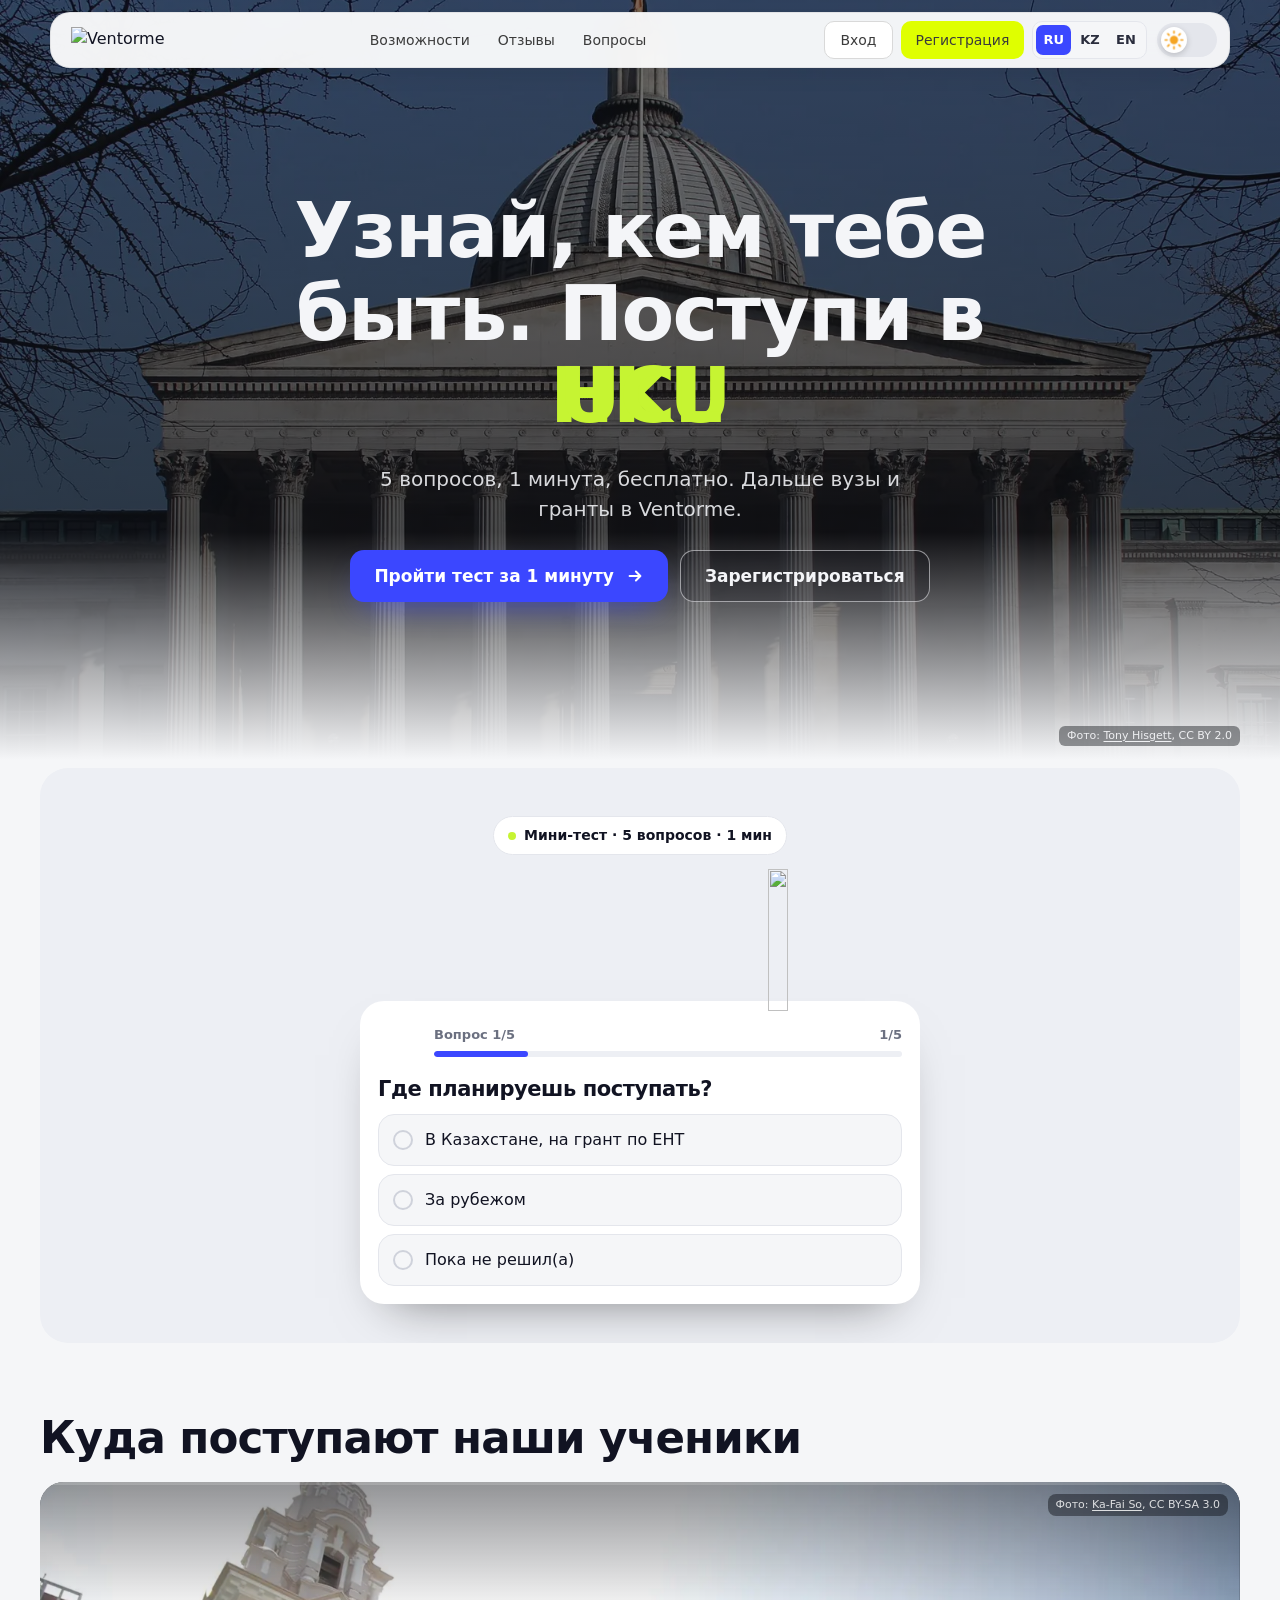
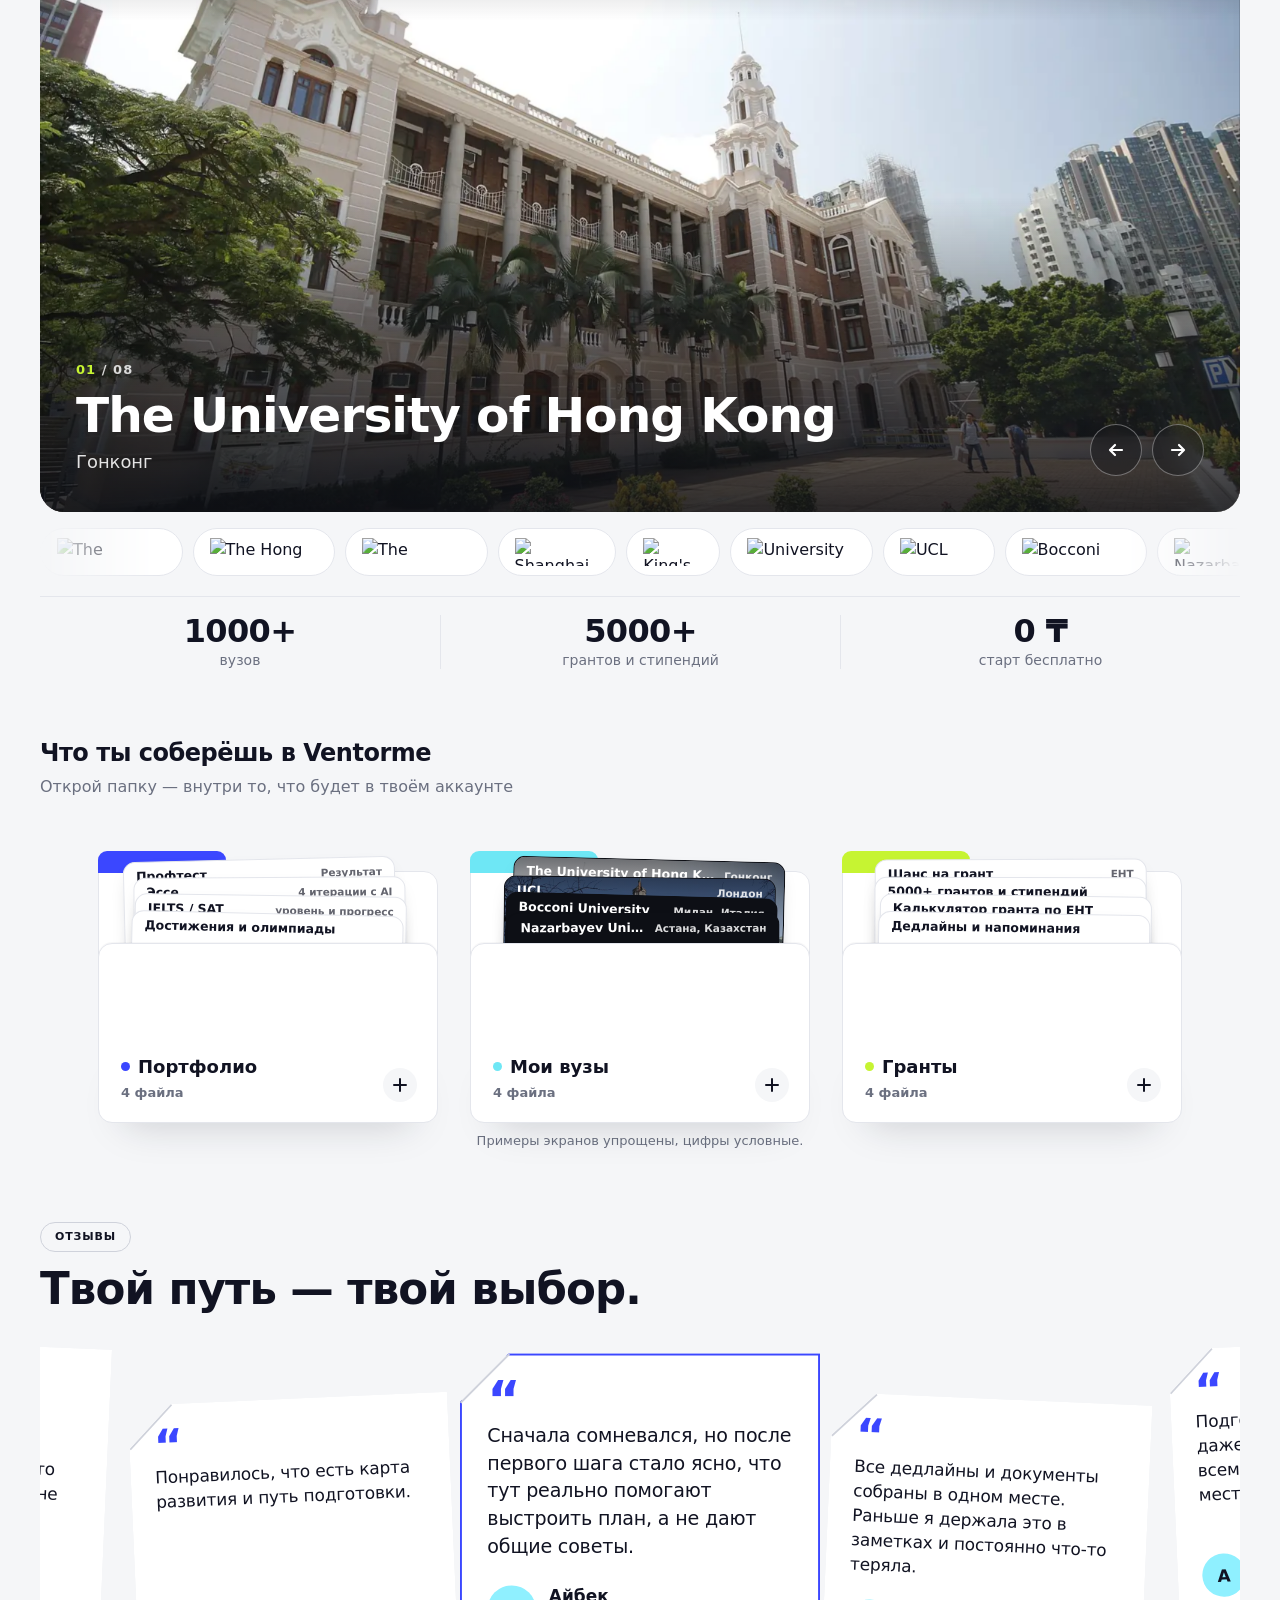
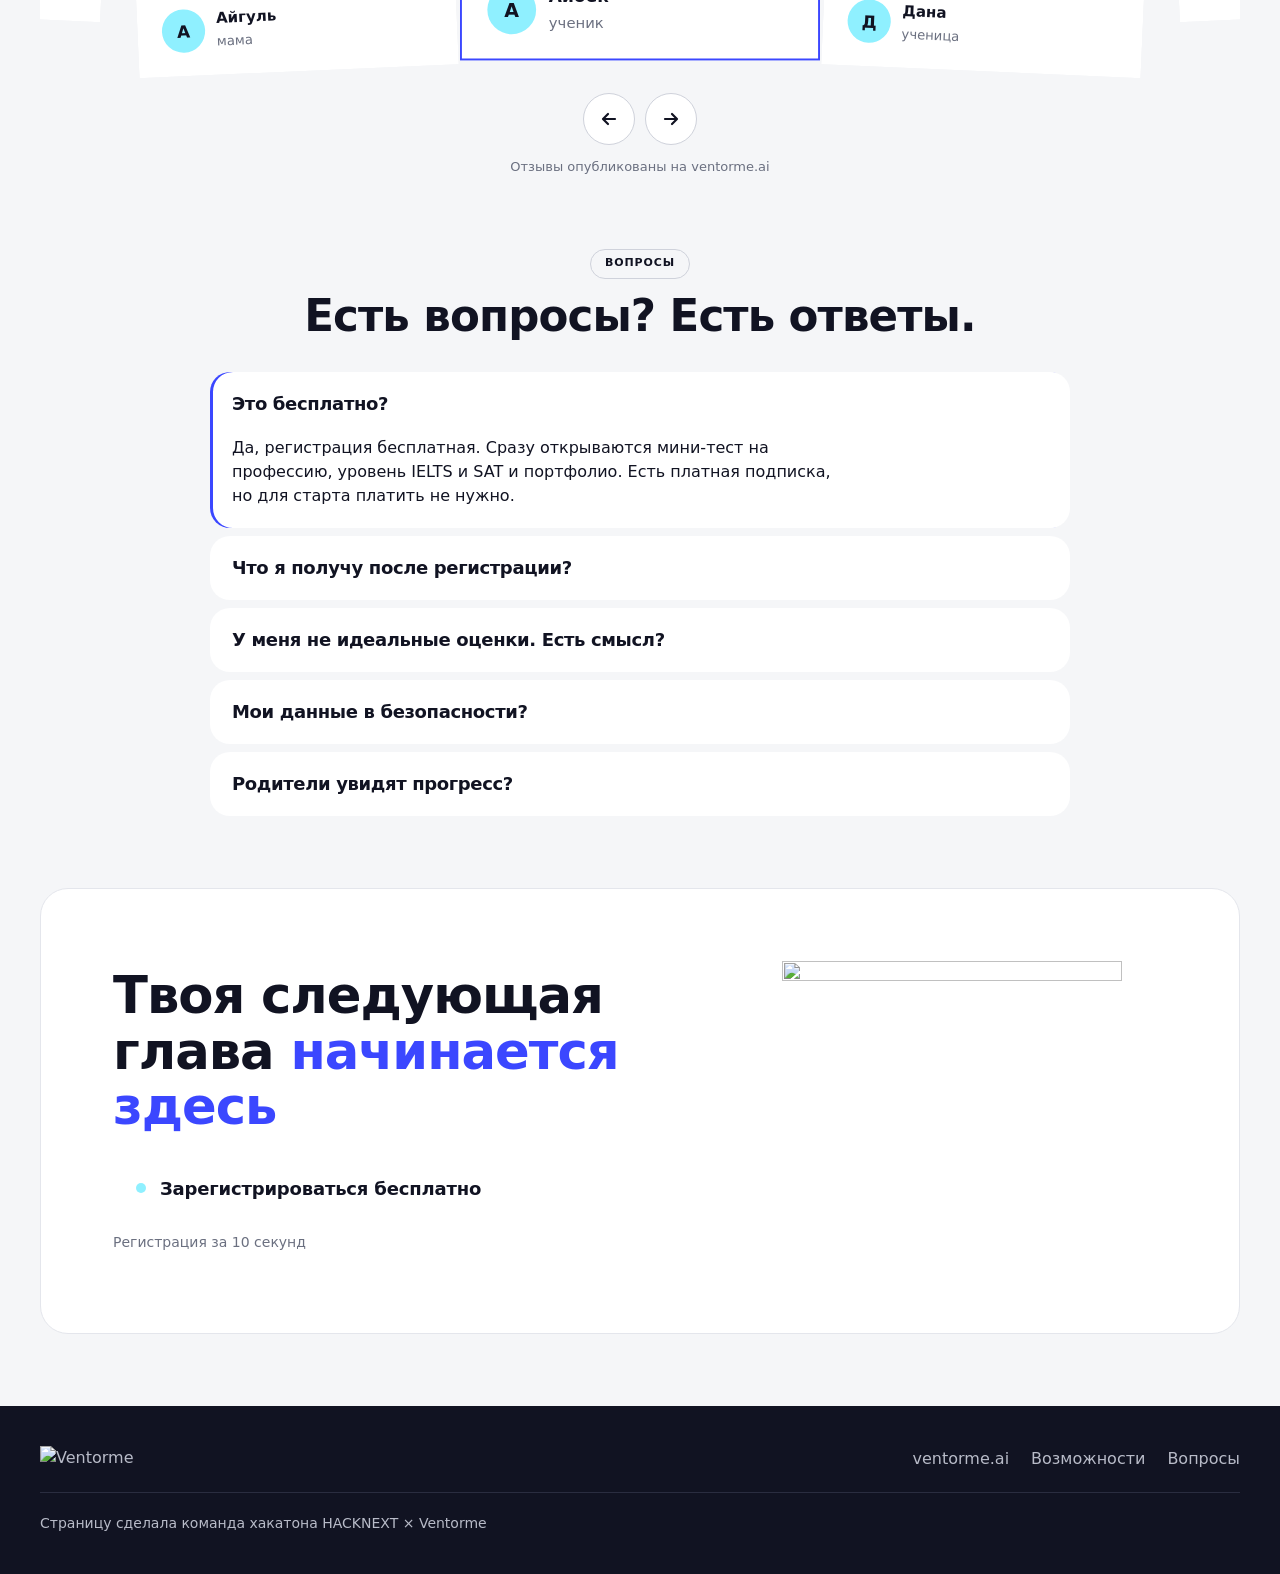
==== commit c09b4ef9: "Add README, point canonical and og:url to GitHub Pages Co-Authored-By: Claude Opus 5.5 <noreply@anth" ====
--- a/index.html
+++ b/index.html
@@ -5,9 +5,9 @@
 <meta name="viewport" content="width=device-width, initial-scale=1, viewport-fit=cover">
 <title>Ventorme — узнай, кем тебе быть, за 1 минуту</title>
 <meta name="description" content="5 вопросов — и ты увидишь своё направление и что сдавать. Бесплатно. Дальше — вузы и гранты в Ventorme.">
-<link rel="canonical" href="https://ventorme-six.vercel.app">
+<link rel="canonical" href="https://dujsembaevalihan636-coder.github.io/ventorme-landing/">
 <meta property="og:type" content="website">
-<meta property="og:url" content="https://ventorme-six.vercel.app">
+<meta property="og:url" content="https://dujsembaevalihan636-coder.github.io/ventorme-landing/">
 <meta property="og:title" content="Узнай, кем тебе быть, за 1 минуту">
 <meta property="og:description" content="5 вопросов — и ты увидишь своё направление и что сдавать. Бесплатно. Дальше — вузы и гранты в Ventorme.">
 <meta property="og:locale" content="ru_RU">
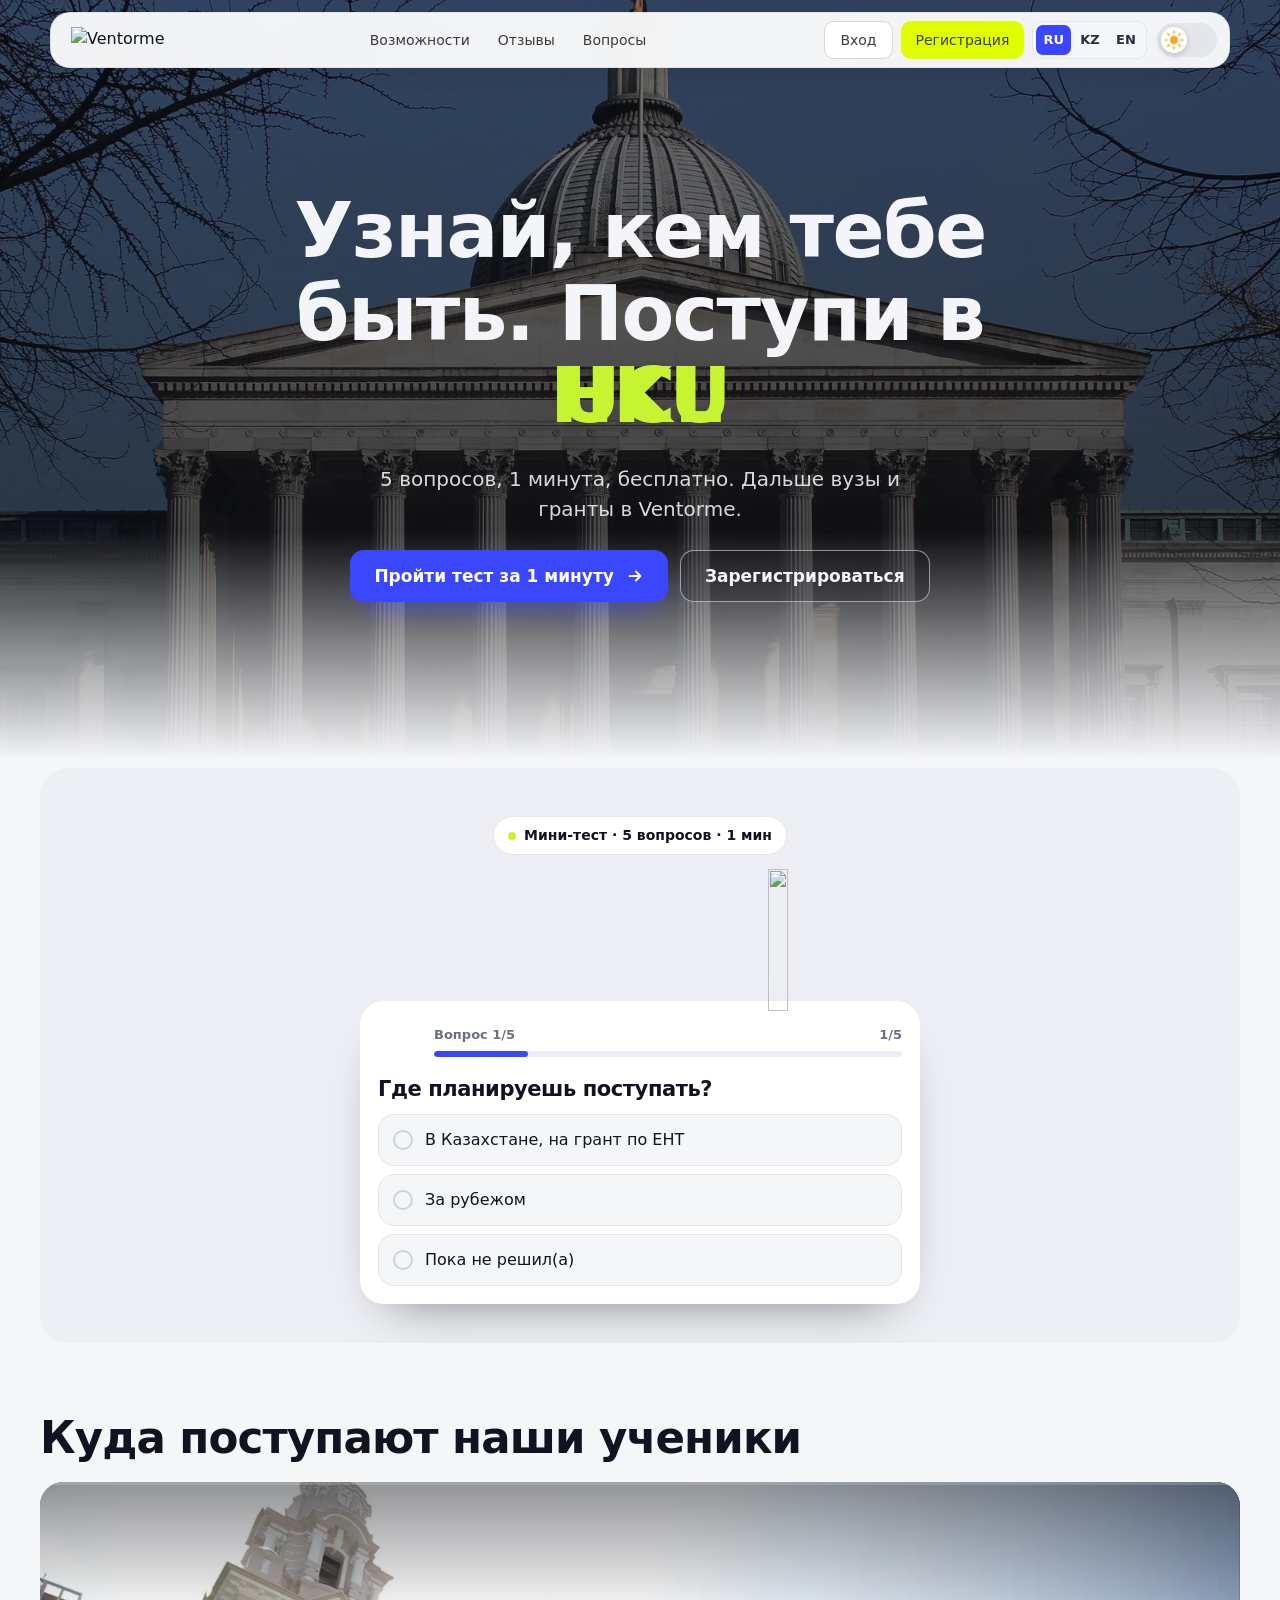
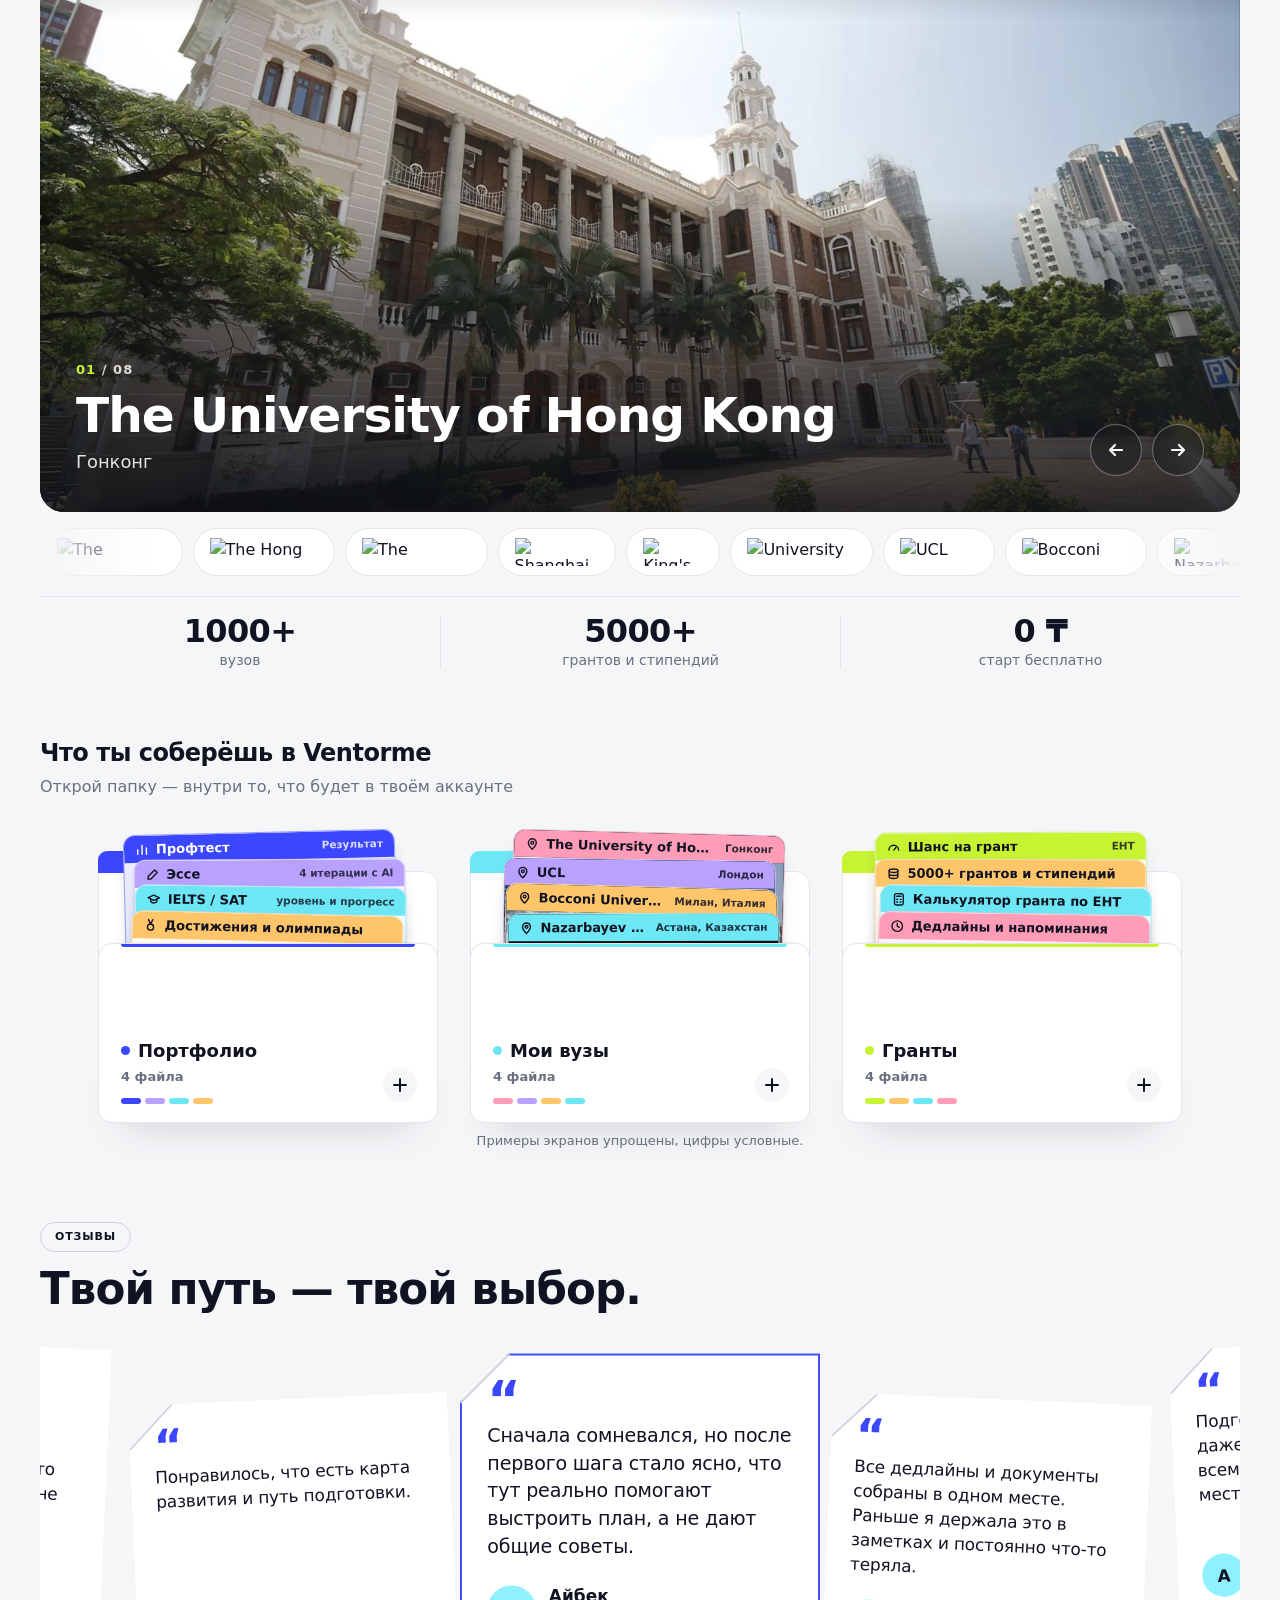
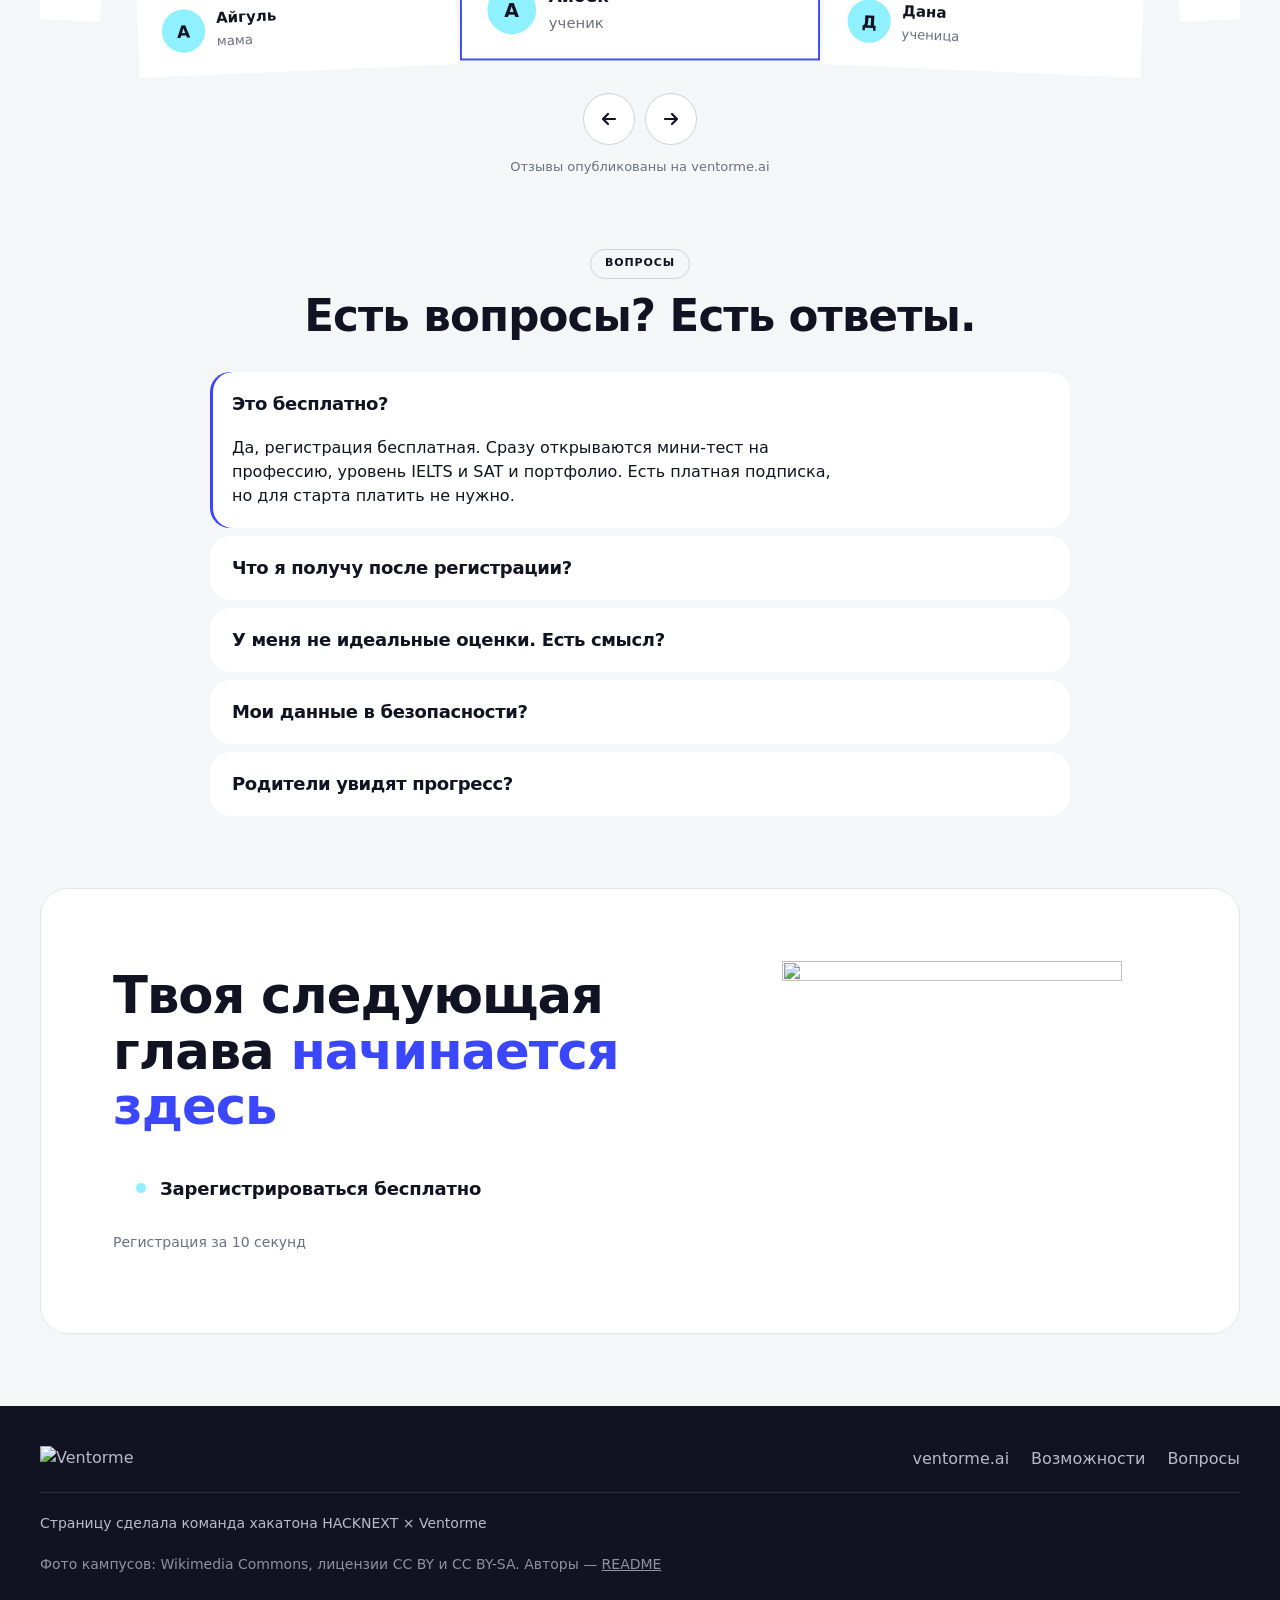
==== commit 08685258: "Hero: remove photo credits overlay, switch word and photo together; folders: colour-coded files Co-A" ====
--- a/index.html
+++ b/index.html
@@ -490,9 +490,6 @@
 .lz__nav svg{width:20px;height:20px}
 .lz__bar{position:absolute;left:0;right:0;top:0;z-index:2;height:3px;background:rgba(255,255,255,.18)}
 .lz__bar i{display:block;height:100%;width:100%;background:var(--lime);transform-origin:0 50%;transform:scaleX(0)}
-.lz__credit{position:absolute;right:12px;top:12px;z-index:2;max-width:60%;font-size:11px;line-height:1.3;color:rgba(255,255,255,.82);text-align:right;
-  background:rgba(13,15,21,.45);padding:4px 8px;border-radius:8px}
-.lz__credit a{text-decoration:underline;text-underline-offset:2px}
 .logos-row{margin-top:16px}
 .logos-row .logo-pill{height:48px;padding:0 16px}
 .logos-row .logo-pill img{height:28px;width:auto}
@@ -504,7 +501,6 @@
   .lz{height:60vh;min-height:360px}
   .lz__ui{flex-direction:column;align-items:flex-start}
   .lz__nav{align-self:flex-end;margin-top:-8px}
-  .lz__credit{max-width:80%;font-size:10px}
 }
 @media (prefers-reduced-motion: reduce){
   .ahero__rot > span{transition:none}
@@ -565,16 +561,13 @@
 .hbg picture{position:absolute;inset:0}
 .hbg__img.is-on{opacity:1}
 .hbg::after{content:"";position:absolute;inset:0;background:linear-gradient(180deg, rgba(13,15,21,.55) 0%, rgba(13,15,21,.75) 70%, var(--bg) 100%)}
-.hbg__credit{position:absolute;right:var(--pad);bottom:14px;z-index:1;margin:0;font-size:11px;line-height:1.3;opacity:.7;color:#F4F5F8;
-  background:rgba(13,15,21,.6);padding:3px 8px;border-radius:6px;max-width:70%;text-align:right}
-.hbg__credit a{text-decoration:underline;text-underline-offset:2px}
 .ahero h1{font-size:clamp(36px, 6vw, 84px);line-height:1.08;max-width:none;margin:0 auto;color:#F4F5F8;text-wrap:balance}
 html[lang="kk"] .ahero h1,html[lang="en"] .ahero h1{font-size:clamp(32.4px, 5.4vw, 75.6px)}
 /* every university sits in one grid cell: the box is always as wide as the longest name, so the title never reflows */
 .ahero__rot{display:grid;width:max-content;max-width:100%;margin:0 auto;justify-items:center;color:#C6F432;overflow:hidden;line-height:1.08;padding:0 .04em}
 .ahero__rot > span{position:static;left:auto;right:auto;grid-area:1 / 1;justify-self:center;white-space:nowrap;opacity:0;transform:translateY(.45em);
-  transition:opacity .45s ease, transform .55s cubic-bezier(.34,1.25,.5,1)}
-.ahero__rot > span.is-on{opacity:1;transform:none}
+  transition:opacity .18s ease, transform .3s ease}
+.ahero__rot > span.is-on{opacity:1;transform:none;transition:opacity .35s ease .16s, transform .55s cubic-bezier(.34,1.25,.5,1) .16s}
 .ahero__rot > span.is-past{opacity:0;transform:translateY(-.45em)}
 .ahero__rot > span.is-reset{transition:none}
 .ahero__sub{color:rgba(244,245,248,.88);max-width:42ch}
@@ -697,7 +690,6 @@
   html[lang="kk"] .ahero h1{font-size:min(32.4px, 7.6vw)}
   .ahero__btns{flex-direction:column;align-self:stretch}
   .abtn{width:100%}
-  .hbg__credit{bottom:10px;max-width:calc(100% - 2 * var(--pad))}
   /* language: one compact button with a dropdown */
   .lang__btn[aria-pressed="true"]::after{content:" ▾";font-size:10px}
   .lang.is-open .lang__btn[aria-pressed="true"]::after{content:""}
@@ -708,6 +700,31 @@
   .fd *,.fd{transition:none !important;animation:none !important}
   .fd__tilt{transform:none}
 }
+
+/* ================= folders v4: every file has its own colour ================= */
+.fd{--stack:27px}
+@media (hover: hover){ .fd:hover{--stack:25px} }
+.fd:focus-within{--stack:25px}
+.fd[data-open]{--stack:22px}
+.fd__sheet{background:color-mix(in srgb, var(--c) 10%, #FFFFFF);border-color:color-mix(in srgb, var(--c) 45%, #E4E6EC);color:#111322}
+[data-theme="dark"] .fd__sheet{background:color-mix(in srgb, var(--c) 14%, #262A36);border-color:color-mix(in srgb, var(--c) 40%, #343849);color:#F4F5F8}
+.fd__head{left:0;right:0;top:0;height:27px;padding:0 11px;gap:7px;align-items:center;background:var(--c);color:var(--cink)}
+.fd__ic{flex:none;width:14px;height:14px;fill:none;stroke:currentColor;stroke-width:1.6;stroke-linecap:round;stroke-linejoin:round}
+.fd__name{flex:1;min-width:0;font-size:13px}
+.fd__meta{font-size:10.5px;opacity:.8}
+.fd__lines{top:42px}
+.fd__lines i{background:var(--c);opacity:.35}
+.fd__lines i:first-child{opacity:.55}
+.fd__mock{top:38px}
+.fd__sheet--photo{background:#0D0F15}
+.fd__sheet--photo::after{content:none}
+.fd__sheet--photo img{top:27px;height:calc(100% - 27px)}
+.fd__front::before{content:"";position:absolute;left:22px;right:22px;top:0;height:3px;border-radius:0 0 3px 3px;background:var(--tab)}
+.fd__chips{display:flex;gap:4px;margin-top:9px}
+.fd__chips i{display:block;width:20px;height:6px;border-radius:3px}
+.fd__label{bottom:18px}
+.footer__credits{font-size:12px;opacity:.75;border-top:0 !important;padding-top:0 !important}
+.footer__credits a{text-decoration:underline}
 </style>
 </head>
 <body>
@@ -765,7 +782,6 @@
         <a class="abtn abtn--outline" data-reg="hero" href="https://ventorme.ai/register?utm_source=hacknext&utm_campaign=team-093" data-i18n="hero.cta2">Зарегистрироваться</a>
       </div>
     </div>
-    <p class="hbg__credit" id="hbgCredit"></p>
   </section>
 
   <!-- 2. QUIZ — сразу под hero -->
@@ -794,7 +810,6 @@
         <noscript><img src="universities/hku-800.webp" alt="The University of Hong Kong" style="width:100%;height:100%;object-fit:cover"></noscript>
       </div>
       <div class="lz__bar" aria-hidden="true"><i id="lzBar"></i></div>
-      <p class="lz__credit" id="lzCredit"></p>
       <div class="lz__ui">
         <div class="lz__text" id="lzText" aria-live="polite">
           <span class="lz__idx" id="lzIdx"><b>01</b> / 08</span>
@@ -915,6 +930,7 @@
       <a href="#faq" data-i18n="nav.faq">Вопросы</a>
     </nav>
     <p data-i18n="footer.made">Страницу сделала команда хакатона HACKNEXT × Ventorme</p>
+    <p class="footer__credits"><span data-i18n="footer.photos">Фото кампусов: Wikimedia Commons, лицензии CC BY и CC BY-SA. Авторы —</span> <a href="https://github.com/dujsembaevalihan636-coder/ventorme-landing#фото-и-лицензии" target="_blank" rel="noopener">README</a></p>
   </div>
 </footer>
 
@@ -1002,7 +1018,7 @@
     "faq.q4": "Мои данные в безопасности?", "faq.a4": "Данные шифруются и не передаются третьим лицам без согласия.",
     "faq.q5": "Родители увидят прогресс?", "faq.a5": "Только если ты их подключишь, и без доступа к твоим чатам с AI.",
     "final.title": "Твоя следующая глава <span>начинается здесь</span>", "cta.free": "Зарегистрироваться бесплатно", "final.note": "Регистрация за 10 секунд",
-    "footer.made": "Страницу сделала команда хакатона HACKNEXT × Ventorme",
+    "footer.made": "Страницу сделала команда хакатона HACKNEXT × Ventorme", "footer.photos": "Фото кампусов: Wikimedia Commons, лицензии CC BY и CC BY-SA. Авторы —",
     "sheet.title": "Сайт открыт внутри приложения — вход через Google тут может не работать",
     "sheet.sub": "Открой страницу в обычном браузере или зарегистрируйся по почте прямо здесь.",
     "sheet.chrome": "Открыть в Chrome", "sheet.copy": "Скопировать ссылку", "sheet.here": "Продолжить здесь (по почте)",
@@ -1065,7 +1081,7 @@
     "faq.q4": "Деректерім қауіпсіз бе?", "faq.a4": "Деректер шифрланады және келісіміңсіз үшінші тұлғаларға берілмейді.",
     "faq.q5": "Ата-анам прогресімді көре ме?", "faq.a5": "Тек сен оларды қоссаң ғана, әрі AI-мен чаттарыңа қол жеткізбейді.",
     "final.title": "Сенің келесі тарауың <span>осы жерден басталады</span>", "cta.free": "Тегін тіркелу", "final.note": "10 секундта тіркелу",
-    "footer.made": "Бетті HACKNEXT × Ventorme хакатонының командасы жасады",
+    "footer.made": "Бетті HACKNEXT × Ventorme хакатонының командасы жасады", "footer.photos": "Кампус фотолары: Wikimedia Commons, CC BY және CC BY-SA лицензиялары. Авторлары —",
     "sheet.title": "Сайт қосымшаның ішінде ашылды — мұнда Google арқылы кіру жұмыс істемеуі мүмкін",
     "sheet.sub": "Бетті кәдімгі браузерде аш немесе осы жерде пошта арқылы тіркел.",
     "sheet.chrome": "Chrome-да ашу", "sheet.copy": "Сілтемені көшіру", "sheet.here": "Осы жерде жалғастыру (пошта арқылы)",
@@ -1127,7 +1143,7 @@
     "faq.q4": "Is my data safe?", "faq.a4": "Your data is encrypted and isn’t shared with third parties without your consent.",
     "faq.q5": "Will my parents see my progress?", "faq.a5": "Only if you add them, and without access to your AI chats.",
     "final.title": "Your next chapter <span>starts here</span>", "cta.free": "Sign up for free", "final.note": "Sign up in 10 seconds",
-    "footer.made": "Page made by a HACKNEXT × Ventorme hackathon team",
+    "footer.made": "Page made by a HACKNEXT × Ventorme hackathon team", "footer.photos": "Campus photos: Wikimedia Commons, CC BY and CC BY-SA licences. Authors —",
     "sheet.title": "This site is open inside an app — Google sign-in may not work here",
     "sheet.sub": "Open the page in a regular browser or sign up with email right here.",
     "sheet.chrome": "Open in Chrome", "sheet.copy": "Copy link", "sheet.here": "Continue here (with email)",
@@ -1328,69 +1344,69 @@
     if (e.target.closest(".qretry")) { answers = []; barPct = 0; render(true); }
   });
 
-  /* ---------- hero: rotating university + matching campus photo ---------- */
+  /* ---------- hero: rotating university + matching campus photo, always switched together ---------- */
   var heroRot = (function(){
     var rot = document.getElementById("heroRot");
     var words = Array.prototype.slice.call(rot.children);
     var layers = [document.getElementById("hbgA"), document.getElementById("hbgB")];
-    var credit = document.getElementById("hbgCredit");
     var phone = window.matchMedia("(max-width: 767px)").matches;
-    var CREDIT = {
-      hku: ["Ka-Fai So", "CC BY-SA 3.0", "https://commons.wikimedia.org/wiki/File:Main_Building_HKU_20100926_03.JPG"],
-      ucl: ["Tony Hisgett", "CC BY 2.0", "https://commons.wikimedia.org/wiki/File:UCL_3_Wilkins_building_(32410942845).jpg"],
-      bocconi: ["Paolo Gamba", "CC BY 2.0", "https://commons.wikimedia.org/wiki/File:Bocconi_Grafton_Building_Milan.jpg"],
-      nu: ["Кондуктор-контролёр", "CC BY-SA 4.0", "https://commons.wikimedia.org/wiki/File:Nazarbaev_University_Astana.JPG"],
-      kcl: ["KiloCharlieLima", "CC BY-SA 4.0", "https://commons.wikimedia.org/wiki/File:King%27s_Building_and_Strand_quad.jpg"]
-    };
     function photo(k){ return "universities/" + k + (phone ? "-800" : "") + ".webp"; }
-    var n = 0, front = 0, timer = null, shownKey = "hku";
-    function setCredit(k){
-      var c = CREDIT[k];
-      credit.innerHTML = t("lz.photo") + ': <a href="' + c[2] + '" target="_blank" rel="noopener">' + c[0] + "</a>, " + c[1];
+    var n = 0, front = 0, timer = null, busy = false, gen = 0;
+    // a photo counts as ready once it is downloaded and decoded
+    var ready = {};
+    function load(k){
+      if (!ready[k]) ready[k] = new Promise(function(done){
+        var im = new Image();
+        im.onload = function(){ (im.decode ? im.decode() : Promise.resolve()).catch(function(){}).then(done); };
+        im.onerror = done;
+        im.src = photo(k);
+      });
+      return ready[k];
     }
     // the other campus photos load after the page itself
-    var warm = function(){ words.forEach(function(w){ var im = new Image(); im.src = photo(w.dataset.k); }); };
+    var warm = function(){ words.forEach(function(w){ load(w.dataset.k); }); };
     if (document.readyState === "complete") warm(); else window.addEventListener("load", warm);
 
-    function showPhoto(k){
-      if (reduce || k === shownKey) return;      // reduced motion: the first photo stays
+    function setWord(i){
+      words.forEach(function(w, j){
+        if (j === i) { w.classList.remove("is-past"); w.classList.add("is-on"); return; }
+        if (w.classList.contains("is-on")) { w.classList.remove("is-on"); w.classList.add("is-past"); return; }
+        if (w.classList.contains("is-past")) { w.classList.add("is-reset"); w.classList.remove("is-past"); void w.offsetWidth; w.classList.remove("is-reset"); }
+      });
+    }
+    function setPhoto(k){
       var next = layers[1 - front], cur = layers[front];
-      var src = photo(k);
-      var swap = function(){
-        next.classList.add("is-on"); cur.classList.remove("is-on");
-        front = 1 - front; shownKey = k; setCredit(k);
-      };
       var pic = next.parentNode.tagName === "PICTURE" ? next.parentNode.querySelector("source") : null;
-      if (pic) pic.remove();                      // the <source> would otherwise win over src
-      if (next.getAttribute("src") !== src) {
-        next.onload = swap; next.src = src;
-        if (next.complete) { next.onload = null; swap(); }
-      } else swap();
+      if (pic) pic.remove();                       // the <source> would otherwise win over src
+      next.src = photo(k);
+      next.classList.add("is-on"); cur.classList.remove("is-on");
+      front = 1 - front;
     }
     function tick(){
-      if (document.hidden) return;
-      var prev = n;
-      n = (n + 1) % words.length;
-      words.forEach(function(w, i){
-        if (i === prev) { w.classList.remove("is-on"); w.classList.add("is-past"); return; }
-        if (w.classList.contains("is-past")) { w.classList.add("is-reset"); w.classList.remove("is-past"); void w.offsetWidth; w.classList.remove("is-reset"); }
-        w.classList.toggle("is-on", i === n);
+      if (document.hidden || busy) return;
+      var i = (n + 1) % words.length, k = words[i].dataset.k, g = gen;
+      if (reduce) { n = i; setWord(i); return; }  // reduced motion: the first photo stays
+      busy = true;
+      // wait for the photo, then change the word and the photo in the same frame
+      load(k).then(function(){
+        busy = false;
+        if (g !== gen) return;
+        n = i;
+        requestAnimationFrame(function(){ setWord(i); setPhoto(k); });
       });
-      showPhoto(words[n].dataset.k);
     }
     function start(){
       clearInterval(timer);
-      n = 0;
-      words.forEach(function(w, i){
-        w.classList.add("is-reset"); w.classList.remove("is-past"); w.classList.toggle("is-on", i === 0);
-        void w.offsetWidth; w.classList.remove("is-reset");
-      });
-      showPhoto(words[0].dataset.k);
-      setCredit(shownKey);
+      gen++; busy = false;
+      if (n !== 0) {
+        words.forEach(function(w, j){ w.classList.add("is-reset"); w.classList.remove("is-past"); w.classList.toggle("is-on", j === 0); void w.offsetWidth; w.classList.remove("is-reset"); });
+        if (!reduce) load("hku").then(function(){ setPhoto("hku"); });
+        n = 0;
+      }
       timer = setInterval(tick, 2400);
     }
     start();
-    return { restart: start, relabel: function(){ setCredit(shownKey); } };
+    return { restart: start, relabel: function(){} };
   })();
 
   /* ---------- universities: zoom blur carousel (порт lens-zoom-carousel) ---------- */
@@ -1409,7 +1425,7 @@
     var N = SLIDES.length, DELAY = 4000;
     var stage = document.getElementById("lzStage"), bar = document.getElementById("lzBar");
     var text = document.getElementById("lzText"), idxEl = document.getElementById("lzIdx");
-    var titleEl = document.getElementById("lzTitle"), subEl = document.getElementById("lzSub"), credit = document.getElementById("lzCredit");
+    var titleEl = document.getElementById("lzTitle"), subEl = document.getElementById("lzSub");
     var idx = 0, cur = null, timer = null, started = false, inView = false, hover = false, focusIn = false, busy = false;
     var pad = function(x){ return (x < 10 ? "0" : "") + x; };
 
@@ -1430,7 +1446,6 @@
       idxEl.innerHTML = "<b>" + pad(idx + 1) + "</b> / " + pad(N);
       titleEl.textContent = s.t;
       subEl.textContent = t(s.c);
-      credit.innerHTML = t("lz.photo") + ': <a href="' + s.u + '" target="_blank" rel="noopener">' + s.a + "</a>, " + s.l;
       if (animate) { text.classList.remove("is-new"); void text.offsetWidth; text.classList.add("is-new"); }
     }
 
@@ -1527,20 +1542,35 @@
     var W = 340, H = 272, HEADROOM = 76;
     var DATA = [
       { id: "portfolio", label: "f.portfolio", tab: "#3B47FF", files: [
-        { mock: "test", n: "acc1.t", m: "scr.result" },
-        { n: "file.essay", m: "file.essay.s" }, { n: "file.tests", m: "file.tests.s" }, { n: "file.awards" } ] },
+        { mock: "test", n: "acc1.t", m: "scr.result", c: "#3B47FF", ink: "#FFFFFF", ic: "chart" },
+        { n: "file.essay", m: "file.essay.s", c: "#B9A2FF", ink: "#111322", ic: "pen" },
+        { n: "file.tests", m: "file.tests.s", c: "#6EE7F5", ink: "#111322", ic: "cap" },
+        { n: "file.awards", c: "#FFC56B", ink: "#111322", ic: "medal" } ] },
       { id: "unis", label: "f.unis", tab: "#6EE7F5", files: [
-        { name: "The University of Hong Kong", m: "city.hk", img: "hku" },
-        { name: "UCL", m: "city.lon", img: "ucl" },
-        { name: "Bocconi University", m: "city.milan", img: "bocconi" },
-        { name: "Nazarbayev University", m: "city.astana", img: "nu" } ] },
+        { name: "The University of Hong Kong", m: "city.hk", img: "hku", c: "#FF9DB8", ink: "#111322", ic: "pin" },
+        { name: "UCL", m: "city.lon", img: "ucl", c: "#B9A2FF", ink: "#111322", ic: "pin" },
+        { name: "Bocconi University", m: "city.milan", img: "bocconi", c: "#FFC56B", ink: "#111322", ic: "pin" },
+        { name: "Nazarbayev University", m: "city.astana", img: "nu", c: "#6EE7F5", ink: "#111322", ic: "pin" } ] },
       { id: "grants", label: "f.grants", tab: "#C6F432", files: [
-        { mock: "grant", n: "scr.chance", m: "scr.ent" },
-        { n: "file.g5000" }, { n: "file.gcalc" }, { n: "file.gdead" } ] }
+        { mock: "grant", n: "scr.chance", m: "scr.ent", c: "#C6F432", ink: "#111322", ic: "gauge" },
+        { n: "file.g5000", c: "#FFC56B", ink: "#111322", ic: "coins" },
+        { n: "file.gcalc", c: "#6EE7F5", ink: "#111322", ic: "calc" },
+        { n: "file.gdead", c: "#FF9DB8", ink: "#111322", ic: "clock" } ] }
     ];
     function rng(seed){ var a = seed >>> 0; return function(){ a = (a + 0x6d2b79f5) >>> 0; var x = a; x = Math.imul(x ^ (x >>> 15), x | 1); x ^= x + Math.imul(x ^ (x >>> 7), x | 61); return ((x ^ (x >>> 14)) >>> 0) / 4294967296; }; }
+    var ICON = {
+      chart: '<path d="M3 13V8M8 13V3M13 13V6"/>',
+      pen: '<path d="M10.5 2.5l3 3L6 13H3v-3z"/>',
+      cap: '<path d="M1.5 6L8 3l6.5 3L8 9z"/><path d="M4.5 7.5v3c1 1 2.2 1.5 3.5 1.5s2.5-.5 3.5-1.5v-3"/>',
+      medal: '<circle cx="8" cy="10" r="3.5"/><path d="M5.5 1.5L8 6.5l2.5-5"/>',
+      pin: '<path d="M8 14s4.5-4.2 4.5-7.5a4.5 4.5 0 0 0-9 0C3.5 9.8 8 14 8 14z"/><circle cx="8" cy="6.5" r="1.6"/>',
+      gauge: '<path d="M2.5 11a5.5 5.5 0 1 1 11 0"/><path d="M8 11l2.5-3"/>',
+      coins: '<ellipse cx="8" cy="4.5" rx="5" ry="2"/><path d="M3 4.5v3.5c0 1.1 2.2 2 5 2s5-.9 5-2V4.5M3 8v3.5c0 1.1 2.2 2 5 2s5-.9 5-2V8"/>',
+      calc: '<rect x="3" y="1.5" width="10" height="13" rx="2"/><path d="M5.5 4.5h5M5.5 8h1M9.5 8h1M5.5 11h1M9.5 11h1"/>',
+      clock: '<circle cx="8" cy="8" r="6"/><path d="M8 4.5V8l2.5 1.5"/>'
+    };
     function sheetInner(file){
-      var head = '<span class="fd__head"><span class="fd__name"></span><span class="fd__meta"></span></span>';
+      var head = '<span class="fd__head"><svg class="fd__ic" viewBox="0 0 16 16" aria-hidden="true">' + ICON[file.ic] + '</svg><span class="fd__name"></span><span class="fd__meta"></span></span>';
       if (file.img) return '<img src="universities/' + file.img + '-800.webp" alt="" width="272" height="184" loading="lazy" decoding="async">' + head;
       if (file.mock === "test") return head + '<span class="fd__mock">' +
         '<span class="fd__bar"><div><span data-i18n="scr.p1"></span><span>92%</span></div><i><b style="width:92%"></b></i></span>' +
@@ -1559,7 +1589,7 @@
       f.files.forEach(function(file, v){
         var r = rng(fi * 97 + v * 13 + 7), slot = n <= 1 ? 0 : (v / (n - 1)) * 2 - 1;
         sheets += '<a class="fd__sheet' + (file.img ? " fd__sheet--photo" : "") + '" data-reg="folder" href="' + REG + '" role="listitem" style="' +
-          '--slot:' + slot.toFixed(3) + ';--depth:' + (n - 1 - v) + ';--order:' + v + ';--jx:' + ((r() - .5) * 10).toFixed(2) + 'px;--jr:' + ((r() - .5) * 3.2).toFixed(2) + 'deg;z-index:' + (v + 1) + '">' +
+          '--c:' + file.c + ';--cink:' + file.ink + ';--slot:' + slot.toFixed(3) + ';--depth:' + (n - 1 - v) + ';--order:' + v + ';--jx:' + ((r() - .5) * 10).toFixed(2) + 'px;--jr:' + ((r() - .5) * 3.2).toFixed(2) + 'deg;z-index:' + (v + 1) + '">' +
           sheetInner(file) + '</a>';
       });
       el.innerHTML =
@@ -1568,7 +1598,8 @@
           '<div class="fd__back" aria-hidden="true"></div>' +
           '<div class="fd__sheets" role="list">' + sheets + '</div>' +
           '<div class="fd__front"><button class="fd__hit" type="button" aria-expanded="false"></button>' +
-            '<span class="fd__label"><span class="fd__title"><i aria-hidden="true"></i><span></span></span><span class="fd__count"></span></span>' +
+            '<span class="fd__label"><span class="fd__title"><i aria-hidden="true"></i><span></span></span><span class="fd__count"></span>' +
+              '<span class="fd__chips" aria-hidden="true">' + f.files.map(function(file){ return '<i style="background:' + file.c + '"></i>'; }).join("") + '</span></span>' +
             '<span class="fd__chev" aria-hidden="true"><svg viewBox="0 0 14 14"><path d="M7 1v12M1 7h12" stroke="currentColor" stroke-width="2" stroke-linecap="round"/></svg></span>' +
           '</div>' +
         '</div></div>';
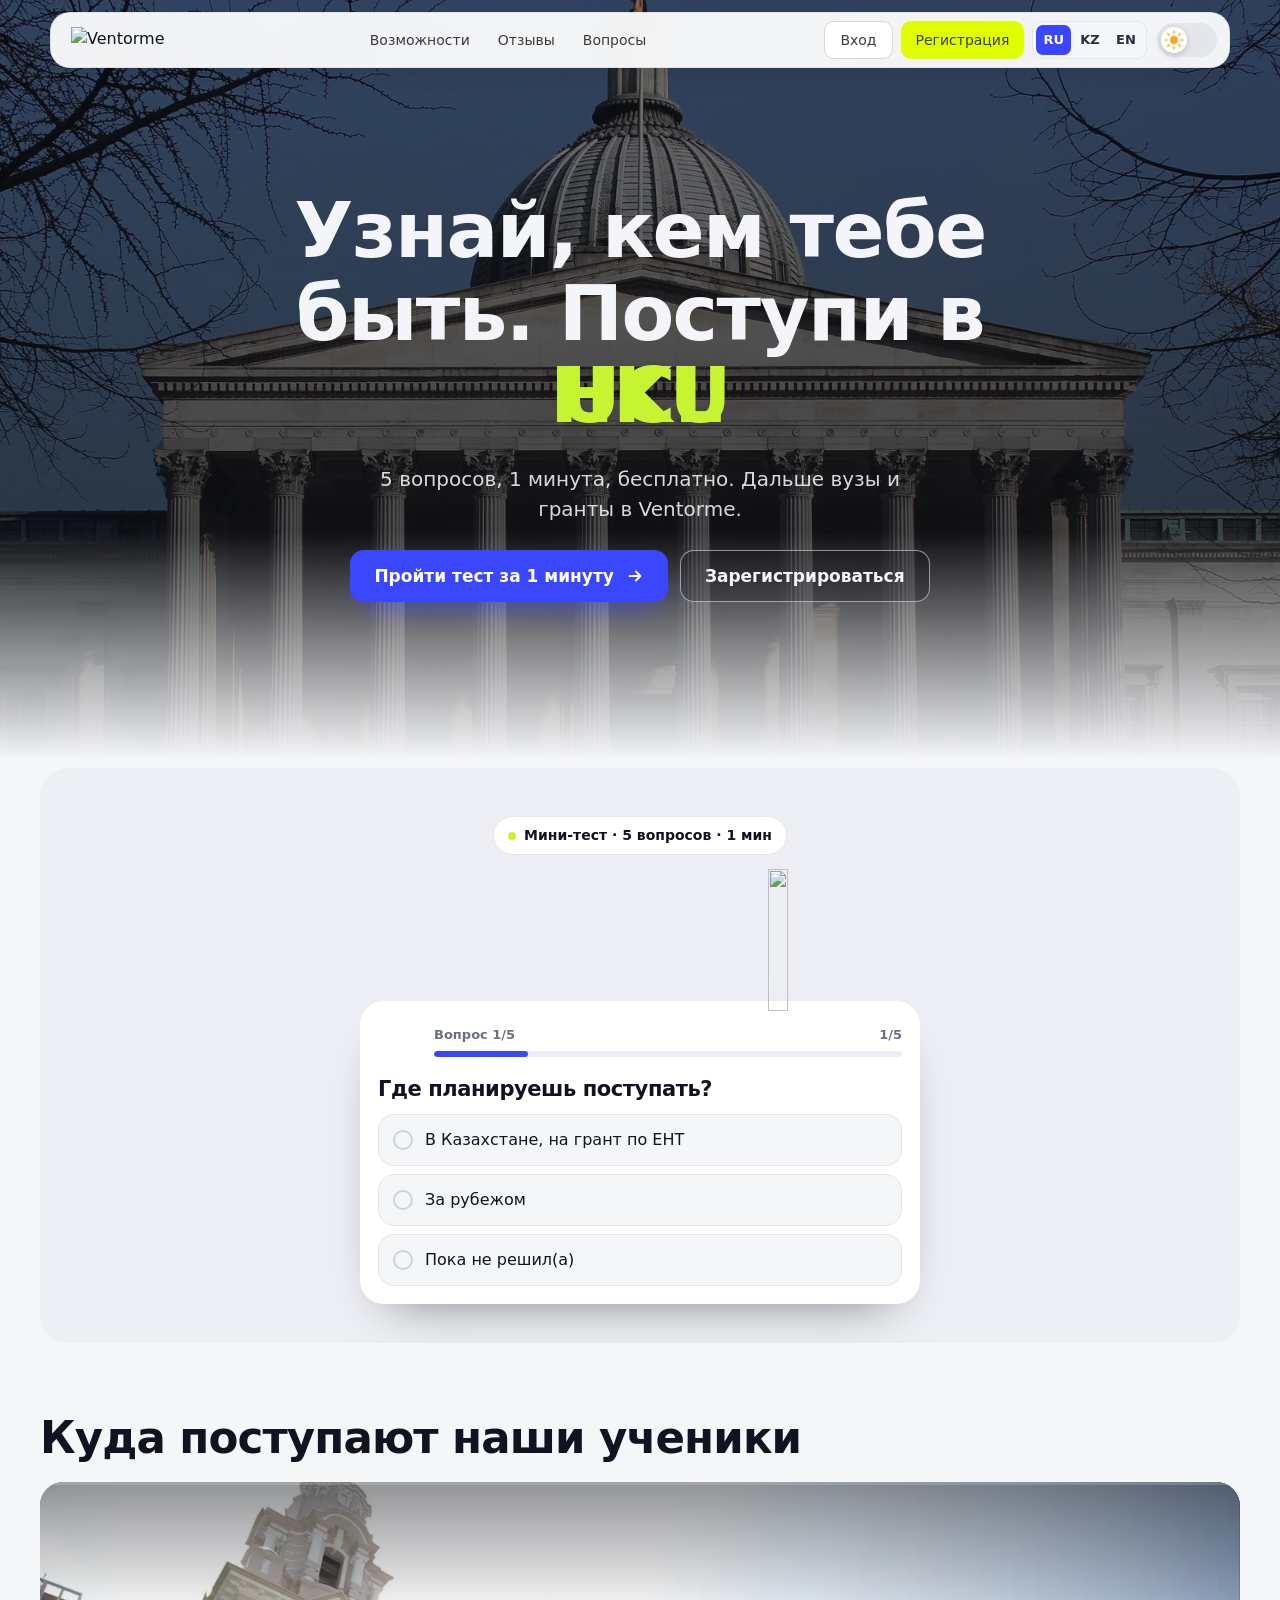
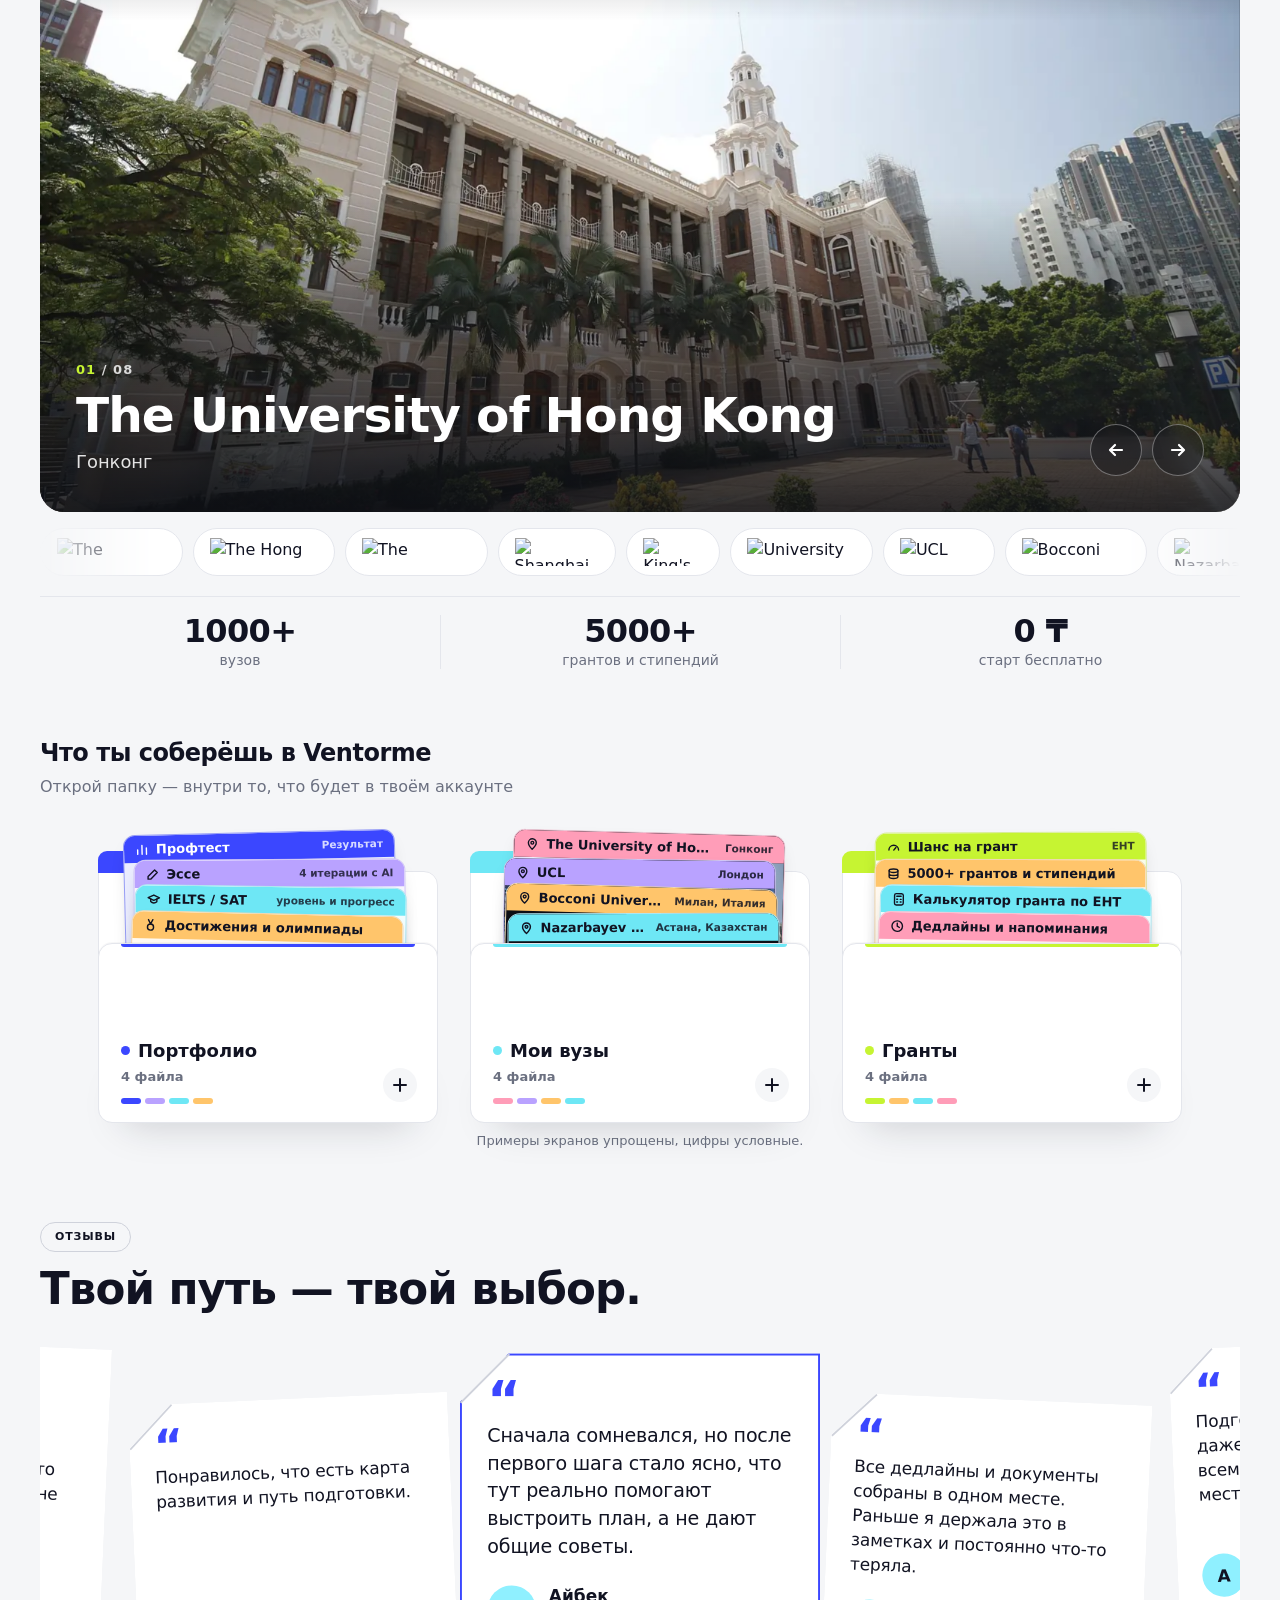
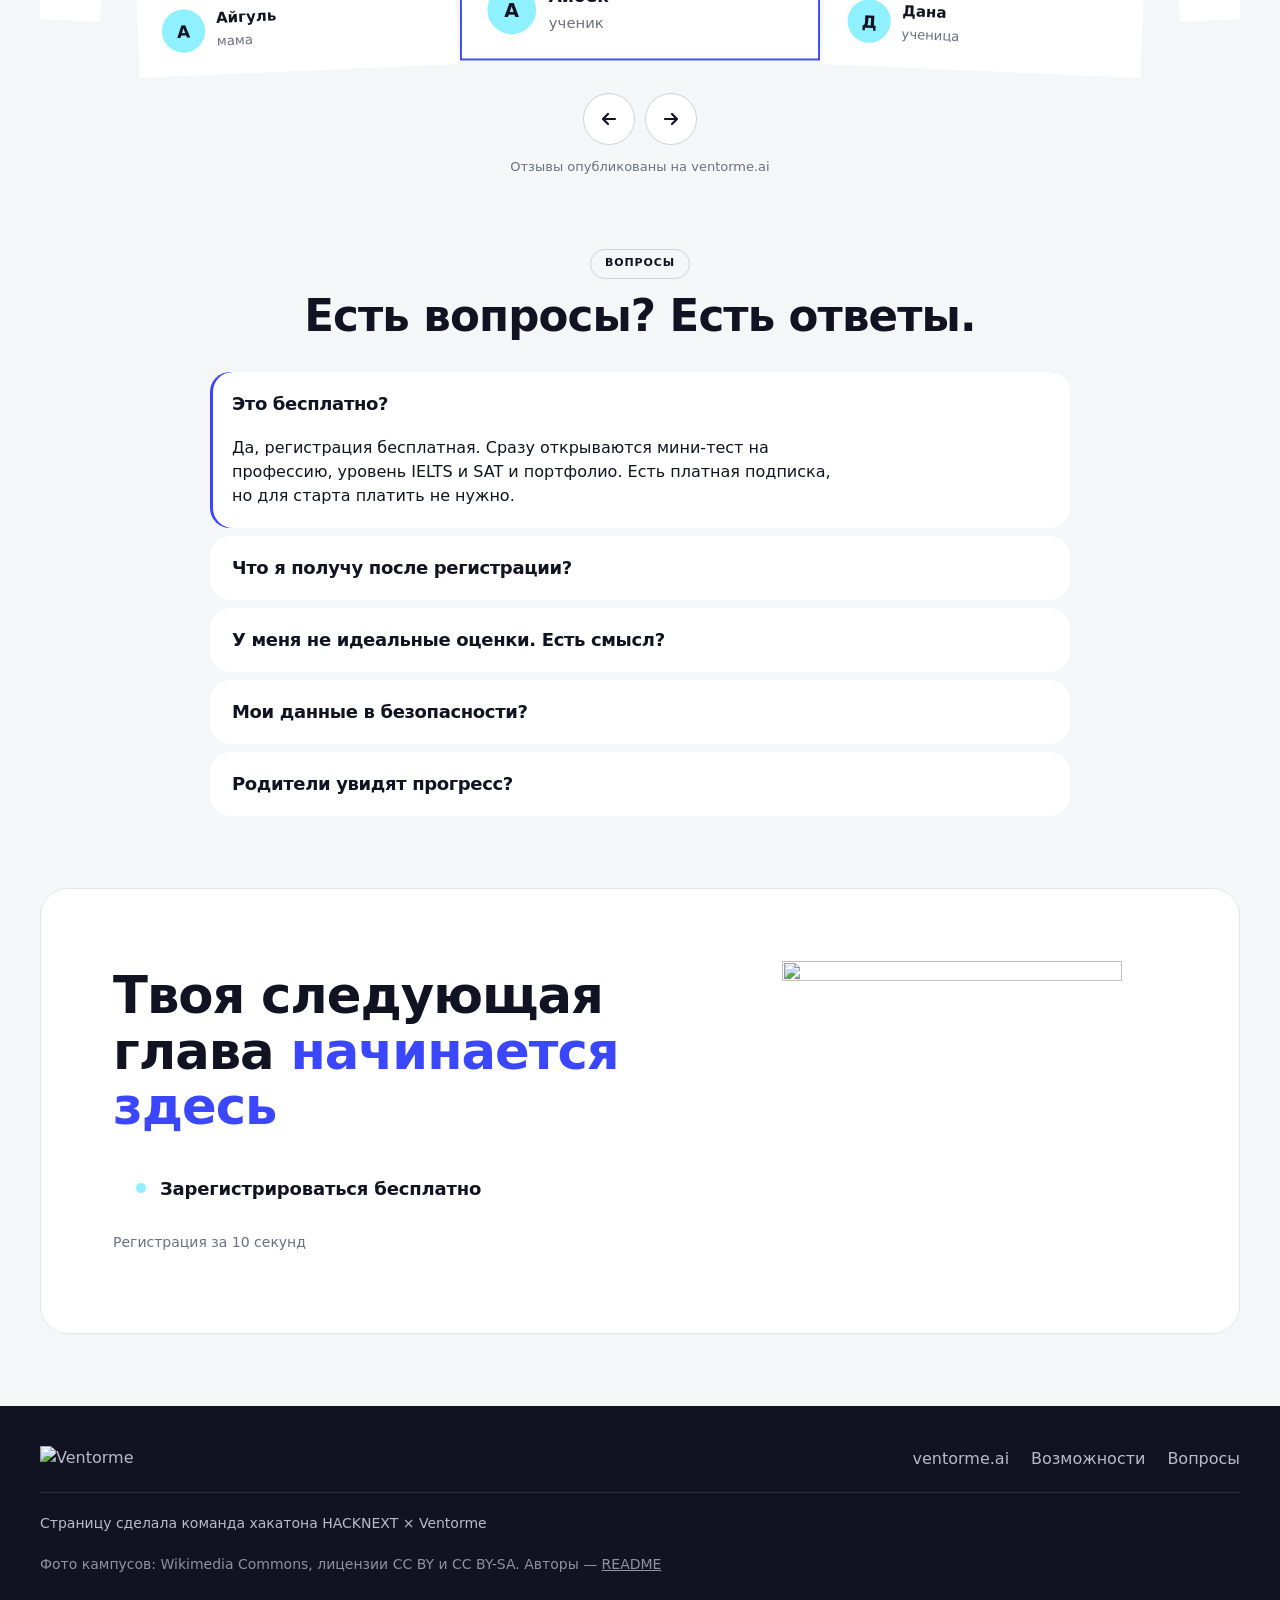
==== commit df7e27fd: "Point canonical and og:url to ventorme-six.vercel.app, document Vercel deploy Co-Authored-By: Claude" ====
--- a/index.html
+++ b/index.html
@@ -5,9 +5,9 @@
 <meta name="viewport" content="width=device-width, initial-scale=1, viewport-fit=cover">
 <title>Ventorme — узнай, кем тебе быть, за 1 минуту</title>
 <meta name="description" content="5 вопросов — и ты увидишь своё направление и что сдавать. Бесплатно. Дальше — вузы и гранты в Ventorme.">
-<link rel="canonical" href="https://dujsembaevalihan636-coder.github.io/ventorme-landing/">
+<link rel="canonical" href="https://ventorme-six.vercel.app/">
 <meta property="og:type" content="website">
-<meta property="og:url" content="https://dujsembaevalihan636-coder.github.io/ventorme-landing/">
+<meta property="og:url" content="https://ventorme-six.vercel.app/">
 <meta property="og:title" content="Узнай, кем тебе быть, за 1 минуту">
 <meta property="og:description" content="5 вопросов — и ты увидишь своё направление и что сдавать. Бесплатно. Дальше — вузы и гранты в Ventorme.">
 <meta property="og:locale" content="ru_RU">
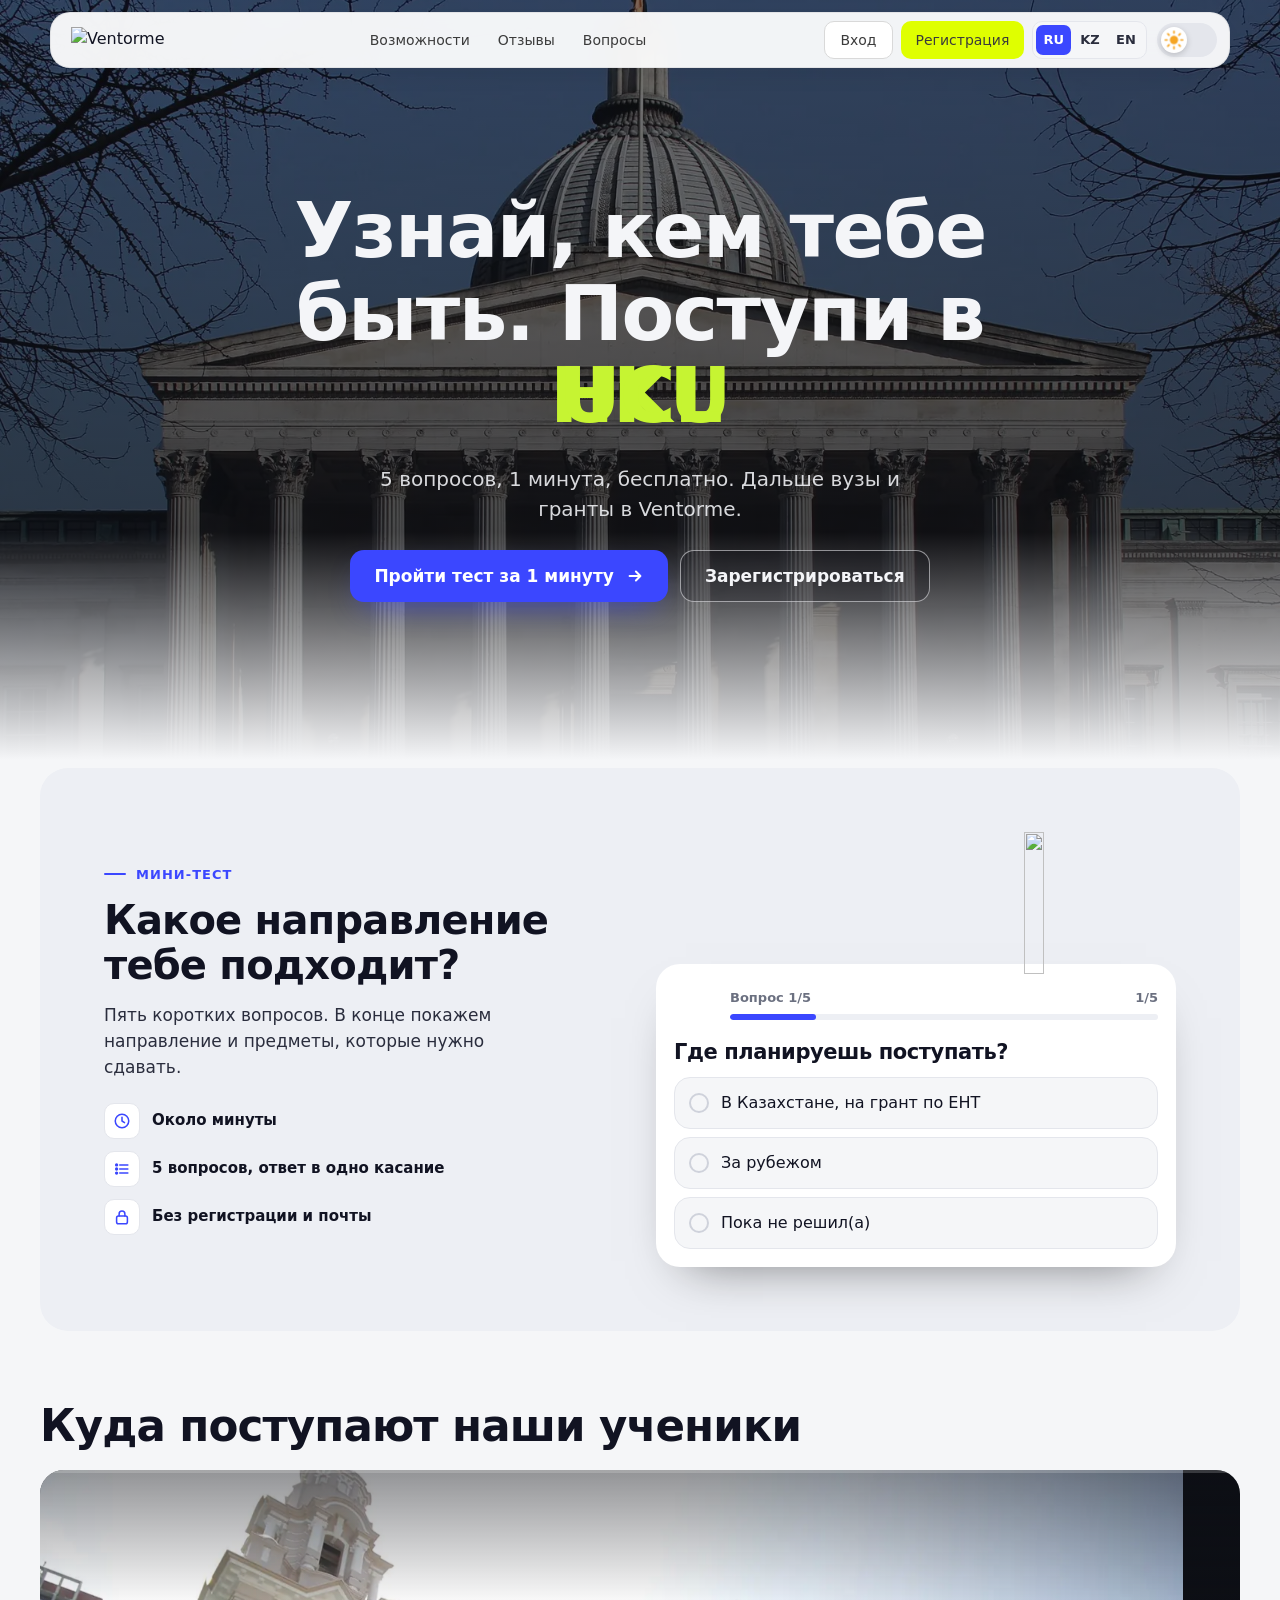
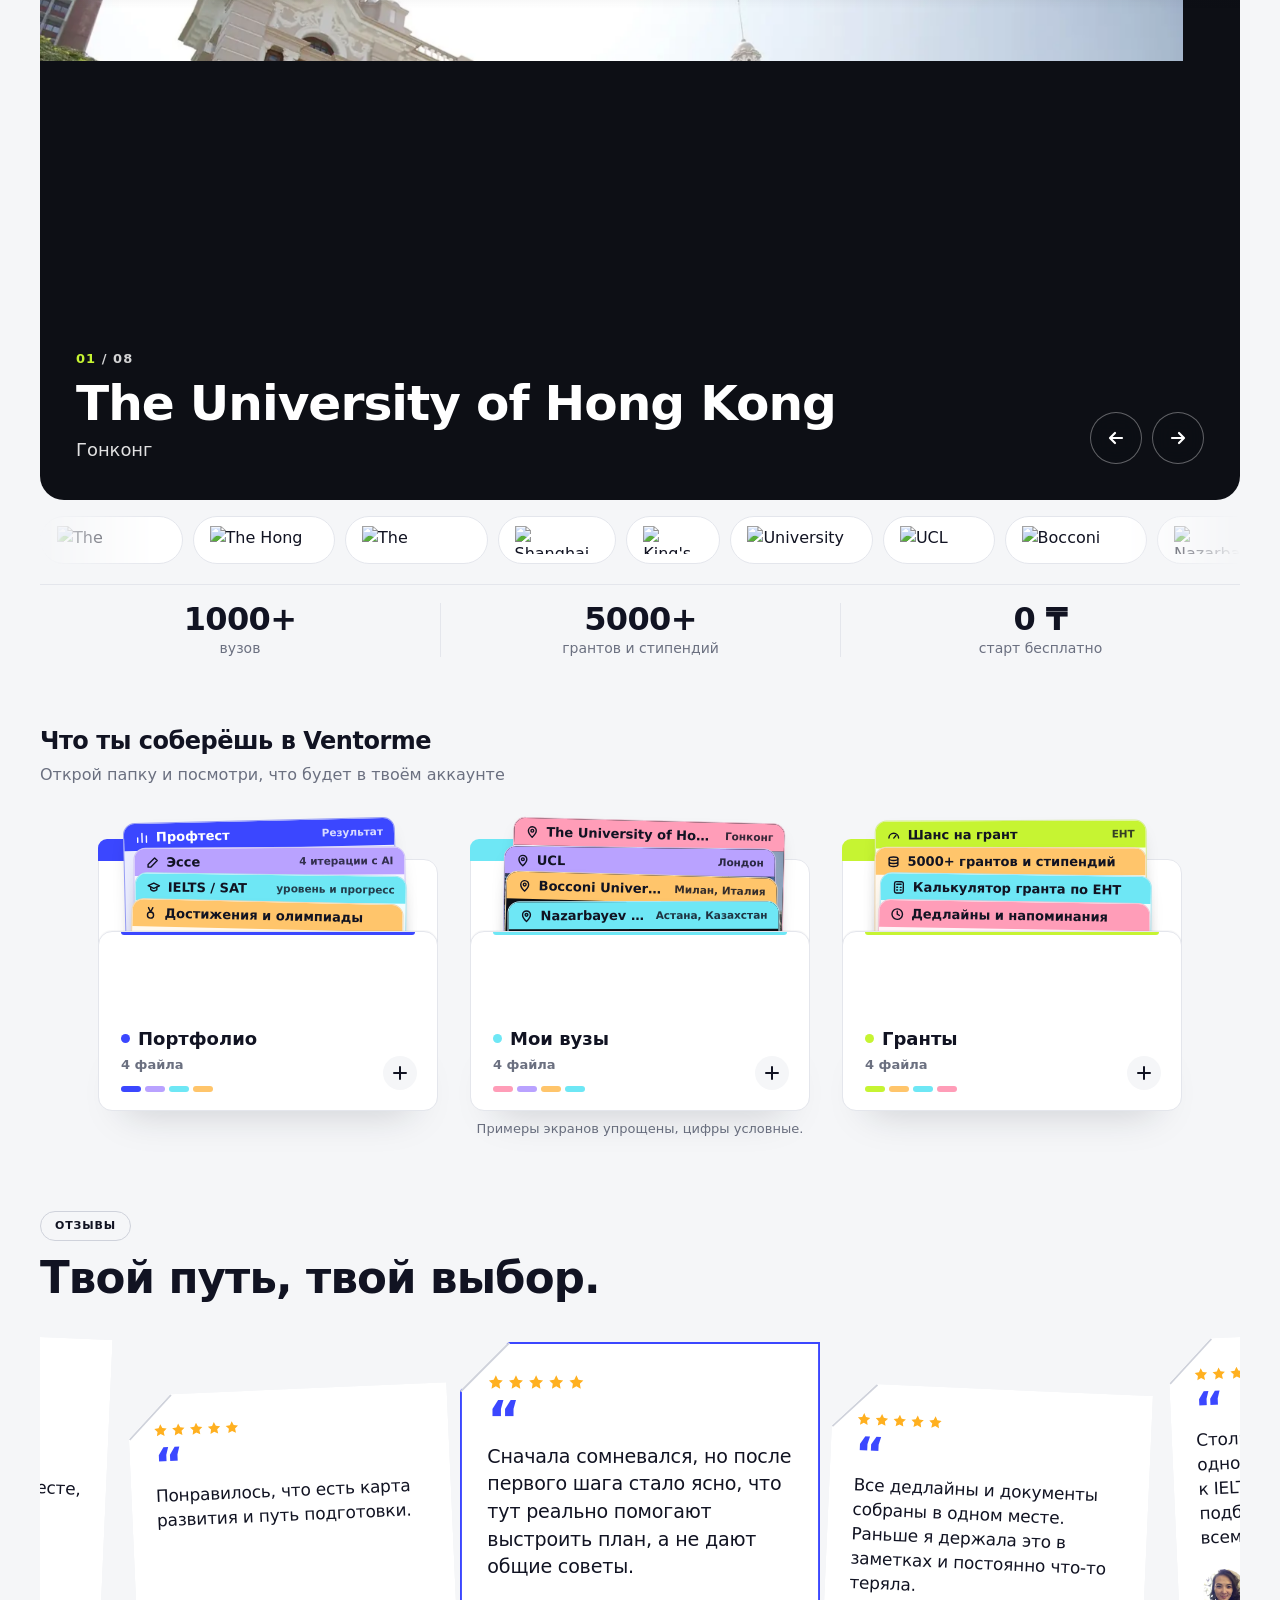
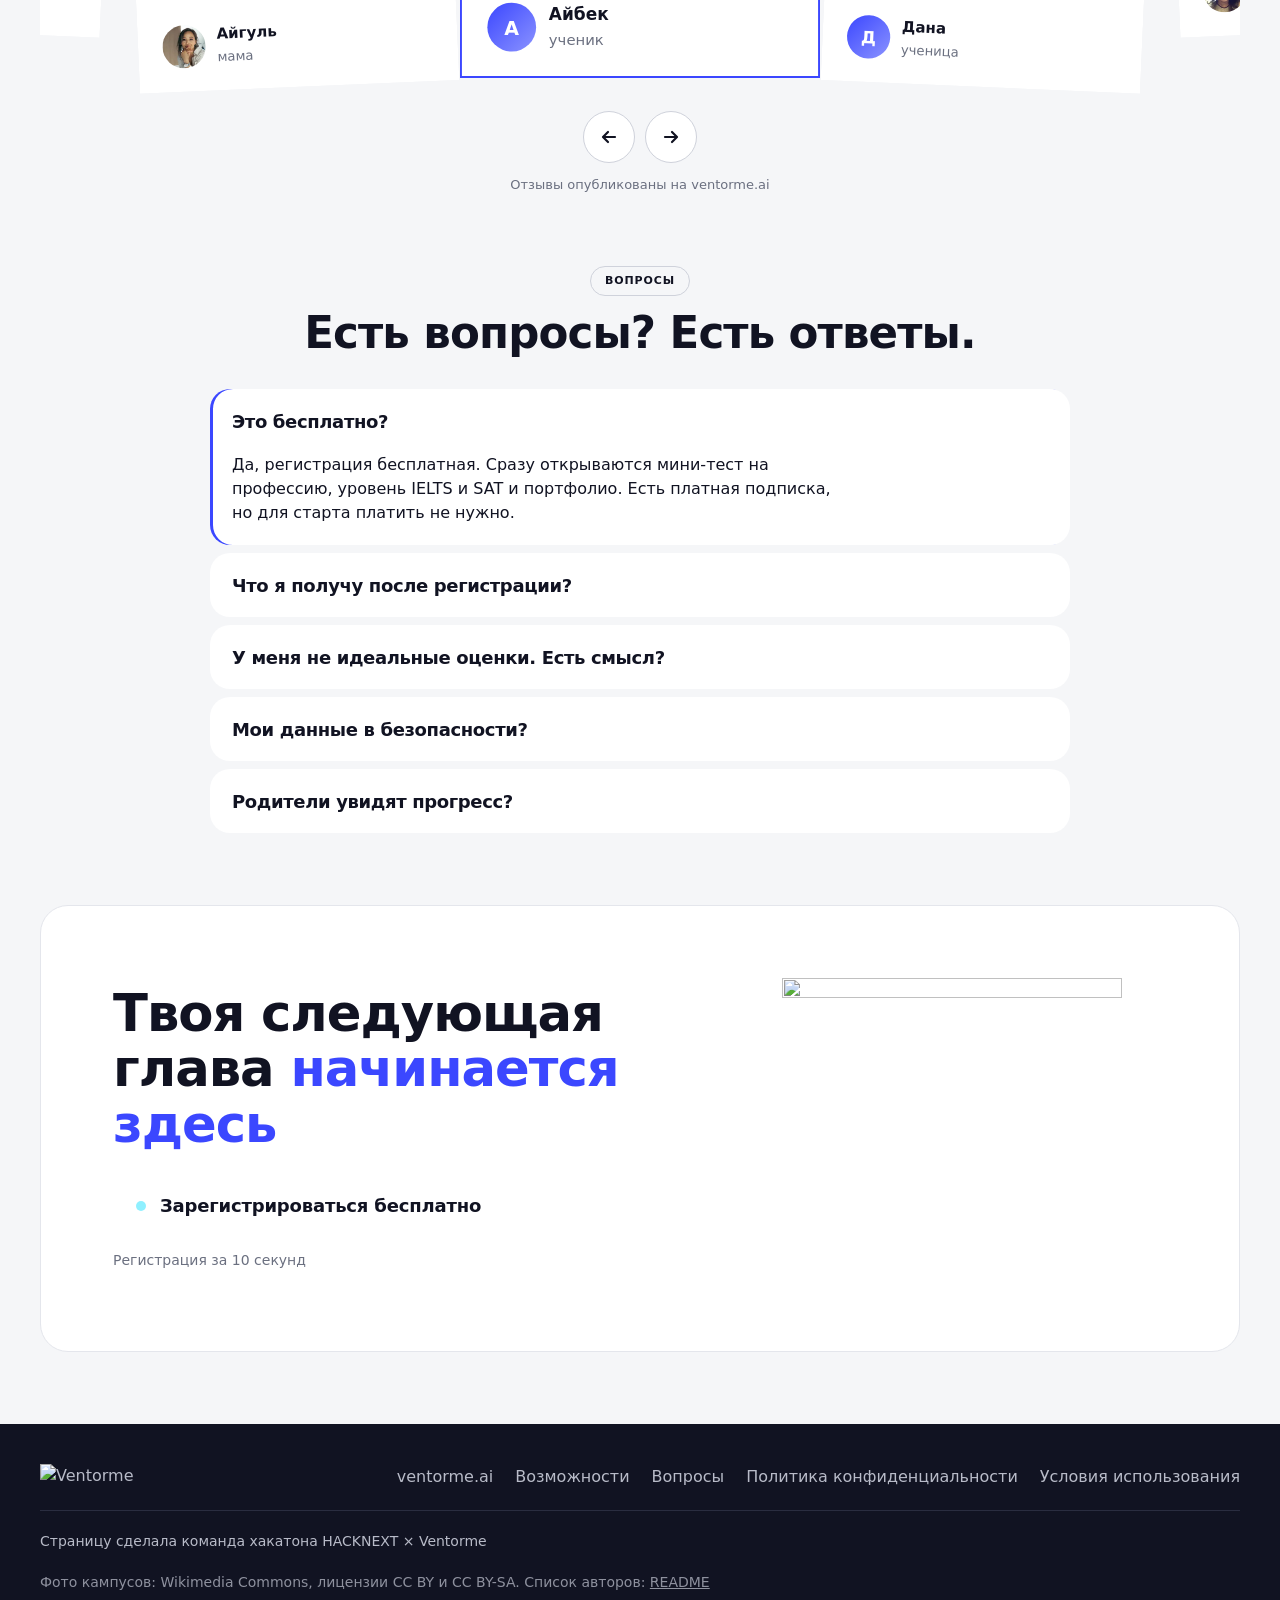
==== commit 94e6cf77: "Favicon, privacy policy and terms pages, review photos and ratings, redesigned quiz block, fewer das" ====
--- a/index.html
+++ b/index.html
@@ -3,20 +3,20 @@
 <head>
 <meta charset="utf-8">
 <meta name="viewport" content="width=device-width, initial-scale=1, viewport-fit=cover">
-<title>Ventorme — узнай, кем тебе быть, за 1 минуту</title>
-<meta name="description" content="5 вопросов — и ты увидишь своё направление и что сдавать. Бесплатно. Дальше — вузы и гранты в Ventorme.">
+<title>Ventorme: узнай, кем тебе быть, за 1 минуту</title>
+<meta name="description" content="Ответь на 5 вопросов и узнай своё направление и что сдавать. Бесплатно. Потом подбери вузы и гранты в Ventorme.">
 <link rel="canonical" href="https://ventorme-six.vercel.app/">
 <meta property="og:type" content="website">
 <meta property="og:url" content="https://ventorme-six.vercel.app/">
 <meta property="og:title" content="Узнай, кем тебе быть, за 1 минуту">
-<meta property="og:description" content="5 вопросов — и ты увидишь своё направление и что сдавать. Бесплатно. Дальше — вузы и гранты в Ventorme.">
+<meta property="og:description" content="Ответь на 5 вопросов и узнай своё направление и что сдавать. Бесплатно. Потом подбери вузы и гранты в Ventorme.">
 <meta property="og:locale" content="ru_RU">
 <meta property="og:image" content="https://ventorme.ai/opengraph-image">
 <meta property="og:image:width" content="1200">
 <meta property="og:image:height" content="630">
 <meta name="twitter:card" content="summary_large_image">
 <meta name="twitter:title" content="Узнай, кем тебе быть, за 1 минуту">
-<meta name="twitter:description" content="5 вопросов — и ты увидишь своё направление и что сдавать. Бесплатно. Дальше — вузы и гранты в Ventorme.">
+<meta name="twitter:description" content="Ответь на 5 вопросов и узнай своё направление и что сдавать. Бесплатно. Потом подбери вузы и гранты в Ventorme.">
 <meta name="twitter:image" content="https://ventorme.ai/opengraph-image">
 <meta name="theme-color" content="#F5F6F8">
 <script>
@@ -33,7 +33,9 @@
   d.classList.add("js");
 })();
 </script>
-<link rel="icon" href="https://ventorme.ai/figma/studentlanding/logo-ventorme.svg">
+<link rel="icon" href="favicon.svg" type="image/svg+xml">
+<link rel="icon" href="favicon-32.png" sizes="32x32" type="image/png">
+<link rel="apple-touch-icon" href="apple-touch-icon.png">
 <link rel="preconnect" href="https://fonts.googleapis.com">
 <link rel="preconnect" href="https://fonts.gstatic.com" crossorigin>
 <link rel="preconnect" href="https://ventorme.ai">
@@ -691,7 +693,9 @@
   .ahero__btns{flex-direction:column;align-self:stretch}
   .abtn{width:100%}
   /* language: one compact button with a dropdown */
-  .lang__btn[aria-pressed="true"]::after{content:" ▾";font-size:10px}
+  .lang__btn[aria-pressed="true"]::after{content:"";display:inline-block;width:9px;height:9px;margin-left:4px;vertical-align:1px;background:currentColor;
+    -webkit-mask:url("data:image/svg+xml,%3Csvg xmlns='http://www.w3.org/2000/svg' viewBox='0 0 10 10'%3E%3Cpath d='M2 3.5l3 3 3-3' fill='none' stroke='%23000' stroke-width='1.6' stroke-linecap='round' stroke-linejoin='round'/%3E%3C/svg%3E") center/contain no-repeat;
+            mask:url("data:image/svg+xml,%3Csvg xmlns='http://www.w3.org/2000/svg' viewBox='0 0 10 10'%3E%3Cpath d='M2 3.5l3 3 3-3' fill='none' stroke='%23000' stroke-width='1.6' stroke-linecap='round' stroke-linejoin='round'/%3E%3C/svg%3E") center/contain no-repeat}
   .lang.is-open .lang__btn[aria-pressed="true"]::after{content:""}
 }
 @media (prefers-reduced-motion: reduce){
@@ -725,6 +729,44 @@
 .fd__label{bottom:18px}
 .footer__credits{font-size:12px;opacity:.75;border-top:0 !important;padding-top:0 !important}
 .footer__credits a{text-decoration:underline}
+
+/* ================= quiz block v5: intro on the left, the card on the right ================= */
+.qsec{display:grid;grid-template-columns:minmax(0, 1fr) minmax(0, 520px);gap:clamp(28px, 5vw, 72px);align-items:center;justify-items:stretch;
+  text-align:left;padding:clamp(28px, 5vw, 64px);border-radius:28px}
+.qsec__intro{max-width:460px}
+.qsec__kicker{display:flex;align-items:center;gap:10px;margin:0 0 14px;font-size:13px;font-weight:700;letter-spacing:.08em;text-transform:uppercase;color:var(--blue-text)}
+.qsec__kicker::before{content:"";width:22px;height:2px;border-radius:1px;background:currentColor}
+[data-theme="dark"] .qsec__kicker{color:var(--accent)}
+.qsec h2{font-size:clamp(26px, 3.2vw, 40px);line-height:1.12;margin:0 0 14px;text-wrap:balance}
+.qsec__lead{margin:0 0 22px;font-size:17px;line-height:1.55;color:var(--ink-2)}
+.qsec__facts{list-style:none;margin:0;padding:0;display:grid;gap:12px}
+.qsec__facts li{display:flex;align-items:center;gap:12px;font-size:15px;font-weight:600;color:var(--ink)}
+.qsec__facts svg{flex:none;width:36px;height:36px;padding:8px;border-radius:10px;background:var(--card);border:1px solid var(--line);
+  fill:none;stroke:var(--blue-text);stroke-width:1.7;stroke-linecap:round;stroke-linejoin:round}
+[data-theme="dark"] .qsec__facts svg{stroke:var(--accent)}
+.qsec__facts svg circle[r="1"]{fill:currentColor}
+.qsec .qwrap{max-width:none;width:100%}
+@media (max-width: 960px){
+  .qsec{grid-template-columns:1fr;gap:22px}
+  .qsec__intro{max-width:none}
+  .qsec__facts{grid-template-columns:repeat(3, auto);justify-content:start;gap:10px 18px}
+  .qsec__facts li{font-size:14px;gap:8px}
+  .qsec__facts svg{width:30px;height:30px;padding:6px}
+}
+@media (max-width: 560px){
+  .qsec{padding:24px 16px 20px;border-radius:24px;margin-left:calc(-1 * var(--pad) + 8px);margin-right:calc(-1 * var(--pad) + 8px)}
+  .qsec h2{font-size:24px}
+  .qsec__lead{font-size:15.5px;margin-bottom:16px}
+  .qsec__facts{display:flex;flex-wrap:wrap;gap:8px 14px}
+  .qsec__facts li{font-size:13px;gap:6px}
+  .qsec__facts svg{width:26px;height:26px;padding:5px;border-radius:8px}
+}
+
+/* ================= reviews: rating and real photos ================= */
+.stars{display:flex;gap:3px;margin-bottom:-6px}
+.stars svg{width:16px;height:16px;fill:#FFB020}
+.ava--img{width:46px;height:46px;border-radius:50%;object-fit:cover;flex:none;background:var(--surface)}
+.ava:not(.ava--img){background:linear-gradient(135deg, #3B47FF, #8B93FF);color:#FFFFFF}
 </style>
 </head>
 <body>
@@ -785,8 +827,17 @@
   </section>
 
   <!-- 2. QUIZ — сразу под hero -->
-  <section class="qsec" id="quizsec" data-i18n-attr="aria-label:quiz.aria" aria-label="Мини-тест">
-    <span class="qsec__tag"><i aria-hidden="true"></i><span data-i18n="quiz.tag">Мини-тест · 5 вопросов · 1 мин</span></span>
+  <section class="qsec" id="quizsec" aria-labelledby="quiz-title">
+    <div class="qsec__intro">
+      <p class="qsec__kicker" data-i18n="quiz.kicker">Мини-тест</p>
+      <h2 id="quiz-title" data-i18n="quiz.title">Какое направление тебе подходит?</h2>
+      <p class="qsec__lead" data-i18n="quiz.lead">Пять коротких вопросов. В конце покажем направление и предметы, которые нужно сдавать.</p>
+      <ul class="qsec__facts">
+        <li><svg viewBox="0 0 20 20" aria-hidden="true"><circle cx="10" cy="10" r="7.5"/><path d="M10 5.8V10l2.8 1.8"/></svg><span data-i18n="quiz.f1">Около минуты</span></li>
+        <li><svg viewBox="0 0 20 20" aria-hidden="true"><path d="M7.5 5.5h9M7.5 10h9M7.5 14.5h9"/><circle cx="4" cy="5.5" r="1"/><circle cx="4" cy="10" r="1"/><circle cx="4" cy="14.5" r="1"/></svg><span data-i18n="quiz.f2">5 вопросов, ответ в одно касание</span></li>
+        <li><svg viewBox="0 0 20 20" aria-hidden="true"><rect x="4" y="9" width="12" height="8.5" rx="2"/><path d="M6.8 9V6.6a3.2 3.2 0 0 1 6.4 0V9"/></svg><span data-i18n="quiz.f3">Без регистрации и почты</span></li>
+      </ul>
+    </div>
     <div class="qwrap">
       <div class="venti" id="venti" aria-hidden="true">
         <span class="venti__bubble" id="ventiBubble"></span>
@@ -856,7 +907,7 @@
   <!-- 4. ПАПКИ -->
   <section class="section folders" id="folders" aria-labelledby="fold-title">
     <h2 id="fold-title" class="rv" data-i18n="fold.title">Что ты соберёшь в Ventorme</h2>
-    <p class="folders__sub" data-i18n="fold.sub">Открой папку — внутри то, что будет в твоём аккаунте</p>
+    <p class="folders__sub" data-i18n="fold.sub">Открой папку и посмотри, что будет в твоём аккаунте</p>
     <div class="fds" id="fds"></div>
     <div class="fds__dots" id="fdsDots" aria-hidden="true"><i class="is-on"></i><i></i><i></i></div>
     <p class="note fds__note" data-i18n="scr.note">Примеры экранов упрощены, цифры условные.</p>
@@ -865,14 +916,15 @@
   <!-- 6. ОТЗЫВЫ (публикуются на русском на всех языках) -->
   <section class="section" id="reviews" aria-labelledby="rev-title">
     <div class="head-row">
-      <div><span class="tag" data-i18n="rev.tag">Отзывы</span><h2 id="rev-title" class="rv" data-i18n="rev.title">Твой путь — твой выбор.</h2></div>
+      <div><span class="tag" data-i18n="rev.tag">Отзывы</span><h2 id="rev-title" class="rv" data-i18n="rev.title">Твой путь, твой выбор.</h2></div>
     </div>
     <div class="stg" id="stg" lang="ru">
-      <figure class="stg__card"><blockquote>Сначала сомневался, но после первого шага стало ясно, что тут реально помогают выстроить план, а не дают общие советы.</blockquote><figcaption class="who"><span class="ava" aria-hidden="true">А</span><span><b>Айбек</b><small>ученик</small></span></figcaption></figure>
-      <figure class="stg__card"><blockquote>Все дедлайны и документы собраны в одном месте. Раньше я держала это в заметках и постоянно что-то теряла.</blockquote><figcaption class="who"><span class="ava" aria-hidden="true">Д</span><span><b>Дана</b><small>ученица</small></span></figcaption></figure>
-      <figure class="stg__card"><blockquote>Подготовка к IELTS, SAT и даже ЕНТ, подборка вузов со всеми данными — всё в одном месте.</blockquote><figcaption class="who"><span class="ava" aria-hidden="true">А</span><span><b>Айдана</b><small>мама выпускника</small></span></figcaption></figure>
-      <figure class="stg__card"><blockquote>Профтест стал для нас маяком, куда двигаться. Особенно понравилось, что показывает, что ребёнку не подойдёт.</blockquote><figcaption class="who"><span class="ava" aria-hidden="true">А</span><span><b>Айым</b><small>мама</small></span></figcaption></figure>
-      <figure class="stg__card"><blockquote>Понравилось, что есть карта развития и путь подготовки.</blockquote><figcaption class="who"><span class="ava" aria-hidden="true">А</span><span><b>Айгуль</b><small>мама</small></span></figcaption></figure>
+      <figure class="stg__card"><div class="stars" role="img" aria-label="Оценка 5 из 5" data-i18n-attr="aria-label:rev.stars"><svg viewBox="0 0 20 20" aria-hidden="true"><path d="M10 1.8l2.5 5.2 5.7.8-4.1 4 1 5.7-5.1-2.7-5.1 2.7 1-5.7-4.1-4 5.7-.8z"/></svg><svg viewBox="0 0 20 20" aria-hidden="true"><path d="M10 1.8l2.5 5.2 5.7.8-4.1 4 1 5.7-5.1-2.7-5.1 2.7 1-5.7-4.1-4 5.7-.8z"/></svg><svg viewBox="0 0 20 20" aria-hidden="true"><path d="M10 1.8l2.5 5.2 5.7.8-4.1 4 1 5.7-5.1-2.7-5.1 2.7 1-5.7-4.1-4 5.7-.8z"/></svg><svg viewBox="0 0 20 20" aria-hidden="true"><path d="M10 1.8l2.5 5.2 5.7.8-4.1 4 1 5.7-5.1-2.7-5.1 2.7 1-5.7-4.1-4 5.7-.8z"/></svg><svg viewBox="0 0 20 20" aria-hidden="true"><path d="M10 1.8l2.5 5.2 5.7.8-4.1 4 1 5.7-5.1-2.7-5.1 2.7 1-5.7-4.1-4 5.7-.8z"/></svg></div><blockquote>Сначала сомневался, но после первого шага стало ясно, что тут реально помогают выстроить план, а не дают общие советы.</blockquote><figcaption class="who"><span class="ava" aria-hidden="true">А</span><span><b>Айбек</b><small>ученик</small></span></figcaption></figure>
+      <figure class="stg__card"><div class="stars" role="img" aria-label="Оценка 5 из 5" data-i18n-attr="aria-label:rev.stars"><svg viewBox="0 0 20 20" aria-hidden="true"><path d="M10 1.8l2.5 5.2 5.7.8-4.1 4 1 5.7-5.1-2.7-5.1 2.7 1-5.7-4.1-4 5.7-.8z"/></svg><svg viewBox="0 0 20 20" aria-hidden="true"><path d="M10 1.8l2.5 5.2 5.7.8-4.1 4 1 5.7-5.1-2.7-5.1 2.7 1-5.7-4.1-4 5.7-.8z"/></svg><svg viewBox="0 0 20 20" aria-hidden="true"><path d="M10 1.8l2.5 5.2 5.7.8-4.1 4 1 5.7-5.1-2.7-5.1 2.7 1-5.7-4.1-4 5.7-.8z"/></svg><svg viewBox="0 0 20 20" aria-hidden="true"><path d="M10 1.8l2.5 5.2 5.7.8-4.1 4 1 5.7-5.1-2.7-5.1 2.7 1-5.7-4.1-4 5.7-.8z"/></svg><svg viewBox="0 0 20 20" aria-hidden="true"><path d="M10 1.8l2.5 5.2 5.7.8-4.1 4 1 5.7-5.1-2.7-5.1 2.7 1-5.7-4.1-4 5.7-.8z"/></svg></div><blockquote>Все дедлайны и документы собраны в одном месте. Раньше я держала это в заметках и постоянно что-то теряла.</blockquote><figcaption class="who"><span class="ava" aria-hidden="true">Д</span><span><b>Дана</b><small>ученица</small></span></figcaption></figure>
+      <figure class="stg__card"><div class="stars" role="img" aria-label="Оценка 5 из 5" data-i18n-attr="aria-label:rev.stars"><svg viewBox="0 0 20 20" aria-hidden="true"><path d="M10 1.8l2.5 5.2 5.7.8-4.1 4 1 5.7-5.1-2.7-5.1 2.7 1-5.7-4.1-4 5.7-.8z"/></svg><svg viewBox="0 0 20 20" aria-hidden="true"><path d="M10 1.8l2.5 5.2 5.7.8-4.1 4 1 5.7-5.1-2.7-5.1 2.7 1-5.7-4.1-4 5.7-.8z"/></svg><svg viewBox="0 0 20 20" aria-hidden="true"><path d="M10 1.8l2.5 5.2 5.7.8-4.1 4 1 5.7-5.1-2.7-5.1 2.7 1-5.7-4.1-4 5.7-.8z"/></svg><svg viewBox="0 0 20 20" aria-hidden="true"><path d="M10 1.8l2.5 5.2 5.7.8-4.1 4 1 5.7-5.1-2.7-5.1 2.7 1-5.7-4.1-4 5.7-.8z"/></svg><svg viewBox="0 0 20 20" aria-hidden="true"><path d="M10 1.8l2.5 5.2 5.7.8-4.1 4 1 5.7-5.1-2.7-5.1 2.7 1-5.7-4.1-4 5.7-.8z"/></svg></div><blockquote>Столько информации, и всё в одном месте. Есть подготовка к IELTS, SAT и даже ЕНТ, подборка университетов со всеми данными.</blockquote><figcaption class="who"><img class="ava ava--img" src="reviews/parent.webp" alt="" width="46" height="46" loading="lazy" decoding="async"><span><b>Айдана</b><small>мама выпускника</small></span></figcaption></figure>
+      <figure class="stg__card"><div class="stars" role="img" aria-label="Оценка 5 из 5" data-i18n-attr="aria-label:rev.stars"><svg viewBox="0 0 20 20" aria-hidden="true"><path d="M10 1.8l2.5 5.2 5.7.8-4.1 4 1 5.7-5.1-2.7-5.1 2.7 1-5.7-4.1-4 5.7-.8z"/></svg><svg viewBox="0 0 20 20" aria-hidden="true"><path d="M10 1.8l2.5 5.2 5.7.8-4.1 4 1 5.7-5.1-2.7-5.1 2.7 1-5.7-4.1-4 5.7-.8z"/></svg><svg viewBox="0 0 20 20" aria-hidden="true"><path d="M10 1.8l2.5 5.2 5.7.8-4.1 4 1 5.7-5.1-2.7-5.1 2.7 1-5.7-4.1-4 5.7-.8z"/></svg><svg viewBox="0 0 20 20" aria-hidden="true"><path d="M10 1.8l2.5 5.2 5.7.8-4.1 4 1 5.7-5.1-2.7-5.1 2.7 1-5.7-4.1-4 5.7-.8z"/></svg><svg viewBox="0 0 20 20" aria-hidden="true"><path d="M10 1.8l2.5 5.2 5.7.8-4.1 4 1 5.7-5.1-2.7-5.1 2.7 1-5.7-4.1-4 5.7-.8z"/></svg></div><blockquote>Профтест стал для нас маяком, куда двигаться. Особенно понравилось, что показывает, что ребёнку не подойдёт.</blockquote><figcaption class="who"><img class="ava ava--img" src="reviews/ayim.webp" alt="" width="46" height="46" loading="lazy" decoding="async"><span><b>Айым</b><small>мама</small></span></figcaption></figure>
+      <figure class="stg__card"><div class="stars" role="img" aria-label="Оценка 5 из 5" data-i18n-attr="aria-label:rev.stars"><svg viewBox="0 0 20 20" aria-hidden="true"><path d="M10 1.8l2.5 5.2 5.7.8-4.1 4 1 5.7-5.1-2.7-5.1 2.7 1-5.7-4.1-4 5.7-.8z"/></svg><svg viewBox="0 0 20 20" aria-hidden="true"><path d="M10 1.8l2.5 5.2 5.7.8-4.1 4 1 5.7-5.1-2.7-5.1 2.7 1-5.7-4.1-4 5.7-.8z"/></svg><svg viewBox="0 0 20 20" aria-hidden="true"><path d="M10 1.8l2.5 5.2 5.7.8-4.1 4 1 5.7-5.1-2.7-5.1 2.7 1-5.7-4.1-4 5.7-.8z"/></svg><svg viewBox="0 0 20 20" aria-hidden="true"><path d="M10 1.8l2.5 5.2 5.7.8-4.1 4 1 5.7-5.1-2.7-5.1 2.7 1-5.7-4.1-4 5.7-.8z"/></svg><svg viewBox="0 0 20 20" aria-hidden="true"><path d="M10 1.8l2.5 5.2 5.7.8-4.1 4 1 5.7-5.1-2.7-5.1 2.7 1-5.7-4.1-4 5.7-.8z"/></svg></div><blockquote>Моя дочь тоже прошла. Рекомендованный университет на первом месте, прямо 100% попадание в наши с мужем планы.</blockquote><figcaption class="who"><img class="ava ava--img" src="reviews/olga.webp" alt="" width="46" height="46" loading="lazy" decoding="async"><span><b>Ольга</b><small>мама</small></span></figcaption></figure>
+      <figure class="stg__card"><div class="stars" role="img" aria-label="Оценка 5 из 5" data-i18n-attr="aria-label:rev.stars"><svg viewBox="0 0 20 20" aria-hidden="true"><path d="M10 1.8l2.5 5.2 5.7.8-4.1 4 1 5.7-5.1-2.7-5.1 2.7 1-5.7-4.1-4 5.7-.8z"/></svg><svg viewBox="0 0 20 20" aria-hidden="true"><path d="M10 1.8l2.5 5.2 5.7.8-4.1 4 1 5.7-5.1-2.7-5.1 2.7 1-5.7-4.1-4 5.7-.8z"/></svg><svg viewBox="0 0 20 20" aria-hidden="true"><path d="M10 1.8l2.5 5.2 5.7.8-4.1 4 1 5.7-5.1-2.7-5.1 2.7 1-5.7-4.1-4 5.7-.8z"/></svg><svg viewBox="0 0 20 20" aria-hidden="true"><path d="M10 1.8l2.5 5.2 5.7.8-4.1 4 1 5.7-5.1-2.7-5.1 2.7 1-5.7-4.1-4 5.7-.8z"/></svg><svg viewBox="0 0 20 20" aria-hidden="true"><path d="M10 1.8l2.5 5.2 5.7.8-4.1 4 1 5.7-5.1-2.7-5.1 2.7 1-5.7-4.1-4 5.7-.8z"/></svg></div><blockquote>Понравилось, что есть карта развития и путь подготовки.</blockquote><figcaption class="who"><img class="ava ava--img" src="reviews/aigul.webp" alt="" width="46" height="46" loading="lazy" decoding="async"><span><b>Айгуль</b><small>мама</small></span></figcaption></figure>
     </div>
     <div class="stg__nav">
       <button type="button" id="stgPrev" aria-label="Предыдущий отзыв" data-i18n-attr="aria-label:rev.prev"><svg viewBox="0 0 20 20" aria-hidden="true"><path d="M16 10H5M9 5l-5 5 5 5" fill="none" stroke="currentColor" stroke-width="2.2" stroke-linecap="round" stroke-linejoin="round"/></svg></button>
@@ -928,9 +980,11 @@
       <a href="https://ventorme.ai">ventorme.ai</a>
       <a href="#folders" data-i18n="nav.features">Возможности</a>
       <a href="#faq" data-i18n="nav.faq">Вопросы</a>
+      <a href="privacy.html" data-i18n="footer.privacy">Политика конфиденциальности</a>
+      <a href="terms.html" data-i18n="footer.terms">Условия использования</a>
     </nav>
     <p data-i18n="footer.made">Страницу сделала команда хакатона HACKNEXT × Ventorme</p>
-    <p class="footer__credits"><span data-i18n="footer.photos">Фото кампусов: Wikimedia Commons, лицензии CC BY и CC BY-SA. Авторы —</span> <a href="https://github.com/dujsembaevalihan636-coder/ventorme-landing#фото-и-лицензии" target="_blank" rel="noopener">README</a></p>
+    <p class="footer__credits"><span data-i18n="footer.photos">Фото кампусов: Wikimedia Commons, лицензии CC BY и CC BY-SA. Список авторов:</span> <a href="https://github.com/dujsembaevalihan636-coder/ventorme-landing#фото-и-лицензии" target="_blank" rel="noopener">README</a></p>
   </div>
 </footer>
 
@@ -941,12 +995,12 @@
 <div class="sheet" id="sheet" aria-hidden="true">
   <div class="sheet__bg" data-close></div>
   <div class="sheet__box" role="dialog" aria-modal="true" aria-labelledby="sheet-title">
-    <h3 id="sheet-title" data-i18n="sheet.title">Сайт открыт внутри приложения — вход через Google тут может не работать</h3>
+    <h3 id="sheet-title" data-i18n="sheet.title">Сайт открыт внутри приложения, поэтому вход через Google может не работать</h3>
     <p class="sheet__sub" data-i18n="sheet.sub">Открой страницу в обычном браузере или зарегистрируйся по почте прямо здесь.</p>
     <div class="sheet__acts">
-      <a class="btn btn--blue" id="sheetChrome" href="#" hidden data-i18n="sheet.chrome">Открыть в Chrome</a>
+      <a class="btn btn--blue" id="sheetChrome" href="https://ventorme.ai/register?utm_source=hacknext&amp;utm_campaign=team-093" hidden data-i18n="sheet.chrome">Открыть в Chrome</a>
       <button class="btn btn--ghost" type="button" id="sheetCopy" data-i18n="sheet.copy">Скопировать ссылку</button>
-      <a class="btn btn--ghost" id="sheetHere" href="#" data-i18n="sheet.here">Продолжить здесь (по почте)</a>
+      <a class="btn btn--ghost" id="sheetHere" href="https://ventorme.ai/register?utm_source=hacknext&amp;utm_campaign=team-093" data-i18n="sheet.here">Продолжить здесь (по почте)</a>
     </div>
     <p class="sheet__msg" id="sheetMsg" aria-live="polite"></p>
   </div>
@@ -964,8 +1018,9 @@
  */
 var I18N = {
   ru: {
-    "meta.title": "Ventorme — узнай, кем тебе быть, за 1 минуту",
-    "meta.desc": "5 вопросов — и ты увидишь своё направление и что сдавать. Бесплатно. Дальше — вузы и гранты в Ventorme.",
+    "quiz.kicker": "Мини-тест", "quiz.title": "Какое направление тебе подходит?", "quiz.lead": "Пять коротких вопросов. В конце покажем направление и предметы, которые нужно сдавать.", "quiz.f1": "Около минуты", "quiz.f2": "5 вопросов, ответ в одно касание", "quiz.f3": "Без регистрации и почты", "footer.privacy": "Политика конфиденциальности", "footer.terms": "Условия использования", "rev.stars": "Оценка 5 из 5",
+    "meta.title": "Ventorme: узнай, кем тебе быть, за 1 минуту",
+    "meta.desc": "Ответь на 5 вопросов и узнай своё направление и что сдавать. Бесплатно. Потом подбери вузы и гранты в Ventorme.",
     "logo.aria": "Ventorme, наверх", "nav.aria": "Разделы", "lang.aria": "Язык", "theme.aria": "Переключить тему",
     "nav.features": "Возможности", "nav.reviews": "Отзывы", "nav.faq": "Вопросы",
     "hdr.login": "Вход", "hdr.reg": "Регистрация",
@@ -983,18 +1038,18 @@
     "dir.it": "IT и технологии", "dir.eng": "Инженерия", "dir.biz": "Бизнес и экономика", "dir.med": "Медицина и науки о жизни", "dir.law": "Право, медиа и гуманитарное",
     "ent.it": "Математика + Информатика", "ent.eng": "Математика + Физика", "ent.biz": "Математика + География", "ent.med": "Биология + Химия", "ent.law": "Всемирная история + Основы права",
     "res.dir": "Твоё направление:", "res.exam": "Что сдавать",
-    "res.ent": "<b>ЕНТ:</b> профильные предметы — ", "res.abroad": "<b>За рубеж:</b> обычно нужен IELTS, для вузов США часто ещё SAT",
-    "res.hidden": "Профессия скрыта", "res.lock": "Полный результат — в бесплатном профтесте Ventorme",
+    "res.ent": "<b>ЕНТ.</b> Профильные предметы: ", "res.abroad": "<b>За рубеж:</b> обычно нужен IELTS, для вузов США часто ещё SAT",
+    "res.hidden": "Профессия скрыта", "res.lock": "Полный результат откроется в бесплатном профтесте Ventorme",
     "res.open": "Открыть полный результат", "res.cap": "Бесплатно · регистрация за 10 секунд",
     "res.friend": "Отправь другу", "res.parents": "Отправить родителям", "res.tg": "или в Telegram", "res.retry": "Пройти заново",
     "res.note": "Это быстрая подсказка. Точный результат даст профтест Ventorme из 8 вопросов.",
-    "share.friend": "Проверь, кем тебе быть — тест за минуту: ", "share.parents": "Мам/пап, вот где я планирую поступление: ", "share.tg": "Проверь, кем тебе быть — тест за минуту",
+    "share.friend": "Проверь, кем тебе быть. Тест на одну минуту: ", "share.parents": "Мам/пап, вот где я планирую поступление: ", "share.tg": "Проверь, кем тебе быть. Тест на одну минуту",
     "unis.title": "Куда поступают наши ученики", "lz.aria": "Вузы, куда поступают ученики Ventorme", "lz.role": "карусель",
     "lz.prev": "Предыдущий вуз", "lz.next": "Следующий вуз", "lz.photo": "Фото",
     "city.hk": "Гонконг", "city.lon_uk": "Лондон, Великобритания", "city.lon": "Лондон", "city.milan": "Милан, Италия",
     "city.astana": "Астана, Казахстан", "city.shanghai": "Шанхай, Китай", "city.usa": "США",
     "facts.unis": "вузов", "facts.grants": "грантов и стипендий", "facts.free": "старт бесплатно",
-    "fold.title": "Что ты соберёшь в Ventorme", "fold.sub": "Открой папку — внутри то, что будет в твоём аккаунте",
+    "fold.title": "Что ты соберёшь в Ventorme", "fold.sub": "Открой папку и посмотри, что будет в твоём аккаунте",
     "fold.open": "Открыть папку «{0}»", "fold.close": "Закрыть папку «{0}»", "fold.list": "Содержимое папки «{0}»",
     "f.portfolio": "Портфолио", "f.unis": "Мои вузы", "f.grants": "Гранты",
     "file.essay": "Эссе", "file.essay.s": "4 итерации с AI", "file.tests": "IELTS / SAT", "file.tests.s": "уровень и прогресс",
@@ -1009,7 +1064,7 @@
     "scr.foryou": "Для тебя", "scr.usa": "США · Computer Science", "scr.grant": "Грант", "scr.yes": "есть", "scr.deadline": "Дедлайн", "scr.may1": "1 мая",
     "scr.chance": "Шанс на грант", "scr.ent": "ЕНТ", "scr.points": "баллов ЕНТ", "scr.low": "низкий", "scr.mid": "средний", "scr.high": "высокий",
     "scr.note": "Примеры экранов упрощены, цифры условные.",
-    "rev.tag": "Отзывы", "rev.title": "Твой путь — твой выбор.", "rev.note": "Отзывы опубликованы на ventorme.ai",
+    "rev.tag": "Отзывы", "rev.title": "Твой путь, твой выбор.", "rev.note": "Отзывы опубликованы на ventorme.ai",
     "rev.prev": "Предыдущий отзыв", "rev.next": "Следующий отзыв", "rev.status": "Отзыв {0} из {1}",
     "faq.tag": "Вопросы", "faq.title": "Есть вопросы? Есть ответы.",
     "faq.q1": "Это бесплатно?", "faq.a1": "Да, регистрация бесплатная. Сразу открываются мини-тест на профессию, уровень IELTS и SAT и портфолио. Есть платная подписка, но для старта платить не нужно.",
@@ -1018,8 +1073,8 @@
     "faq.q4": "Мои данные в безопасности?", "faq.a4": "Данные шифруются и не передаются третьим лицам без согласия.",
     "faq.q5": "Родители увидят прогресс?", "faq.a5": "Только если ты их подключишь, и без доступа к твоим чатам с AI.",
     "final.title": "Твоя следующая глава <span>начинается здесь</span>", "cta.free": "Зарегистрироваться бесплатно", "final.note": "Регистрация за 10 секунд",
-    "footer.made": "Страницу сделала команда хакатона HACKNEXT × Ventorme", "footer.photos": "Фото кампусов: Wikimedia Commons, лицензии CC BY и CC BY-SA. Авторы —",
-    "sheet.title": "Сайт открыт внутри приложения — вход через Google тут может не работать",
+    "footer.made": "Страницу сделала команда хакатона HACKNEXT × Ventorme", "footer.photos": "Фото кампусов: Wikimedia Commons, лицензии CC BY и CC BY-SA. Список авторов:",
+    "sheet.title": "Сайт открыт внутри приложения, поэтому вход через Google может не работать",
     "sheet.sub": "Открой страницу в обычном браузере или зарегистрируйся по почте прямо здесь.",
     "sheet.chrome": "Открыть в Chrome", "sheet.copy": "Скопировать ссылку", "sheet.here": "Продолжить здесь (по почте)",
     "sheet.copied": "Ссылка скопирована. Вставь её в Safari или Chrome."
@@ -1027,14 +1082,15 @@
 
   // KZ: тексты нужно вычитать носителю казахского языка.
   kk: {
-    "meta.title": "Ventorme — 1 минутта кім болатыныңды біл",
-    "meta.desc": "5 сұрақ — және сен өз бағытыңды әрі қандай пәндер тапсыратыныңды көресің. Тегін. Әрі қарай — Ventorme-дағы университеттер мен гранттар.",
+    "quiz.kicker": "Шағын тест", "quiz.title": "Саған қай бағыт сай келеді?", "quiz.lead": "Бес қысқа сұрақ. Соңында бағытыңды және тапсыратын пәндеріңді көрсетеміз.", "quiz.f1": "Шамамен бір минут", "quiz.f2": "5 сұрақ, жауап бір басумен", "quiz.f3": "Тіркелусіз, поштасыз", "footer.privacy": "Құпиялық саясаты", "footer.terms": "Пайдалану шарттары", "rev.stars": "Бағасы 5-тен 5",
+    "meta.title": "Ventorme: 1 минутта кім болатыныңды біл",
+    "meta.desc": "5 сұраққа жауап беріп, бағытыңды және қандай пәндер тапсыратыныңды біл. Тегін. Кейін Ventorme-да университеттер мен гранттарды таңда.",
     "logo.aria": "Ventorme, жоғарыға", "nav.aria": "Бөлімдер", "lang.aria": "Тіл", "theme.aria": "Тақырыпты ауыстыру",
     "nav.features": "Мүмкіндіктер", "nav.reviews": "Пікірлер", "nav.faq": "Сұрақтар",
     "hdr.login": "Кіру", "hdr.reg": "Тіркелу",
-    "hero.l1": "Кім болатыныңды біл. Түсетін жерің —",
+    "hero.l1": "Кім болатыныңды біл. Түсетін жерің:",
     "hero.sr": "HKU, UCL, Bocconi, NU немесе King's College",
-    "hero.sub": "5 сұрақ, 1 минут, тегін. Әрі қарай — Ventorme-дағы университеттер мен гранттар.",
+    "hero.sub": "5 сұрақ, 1 минут, тегін. Кейін Ventorme-да университеттер мен гранттар.",
     "hero.cta1": "Тестті 1 минутта тапсыр", "hero.cta2": "Тіркелу",
     "quiz.aria": "Шағын тест", "quiz.tag": "Шағын тест · 5 сұрақ · 1 мин", "quiz.back": "Артқа", "quiz.q": "Сұрақ",
     "q1": "Қай жерде оқуға түсуді жоспарлап жүрсің?", "q1.0": "Қазақстанда, ҰБТ бойынша грантқа", "q1.1": "Шетелде", "q1.2": "Әлі шешкен жоқпын",
@@ -1046,18 +1102,18 @@
     "dir.it": "IT және технологиялар", "dir.eng": "Инженерия", "dir.biz": "Бизнес және экономика", "dir.med": "Медицина және жаратылыстану ғылымдары", "dir.law": "Құқық, медиа және гуманитарлық ғылымдар",
     "ent.it": "Математика + Информатика", "ent.eng": "Математика + Физика", "ent.biz": "Математика + География", "ent.med": "Биология + Химия", "ent.law": "Дүниежүзі тарихы + Құқық негіздері",
     "res.dir": "Сенің бағытың:", "res.exam": "Не тапсыру керек",
-    "res.ent": "<b>ҰБТ:</b> бейіндік пәндер — ", "res.abroad": "<b>Шетелге:</b> әдетте IELTS керек, АҚШ университеттеріне көбіне SAT та қажет",
-    "res.hidden": "Мамандық жасырын", "res.lock": "Толық нәтиже — Ventorme-дың тегін кәсіби тестінде",
+    "res.ent": "<b>ҰБТ.</b> Бейіндік пәндер: ", "res.abroad": "<b>Шетелге:</b> әдетте IELTS керек, АҚШ университеттеріне көбіне SAT та қажет",
+    "res.hidden": "Мамандық жасырын", "res.lock": "Толық нәтиже Ventorme-дың тегін кәсіби тестінде ашылады",
     "res.open": "Толық нәтижені ашу", "res.cap": "Тегін · 10 секундта тіркелу",
     "res.friend": "Досыңа жібер", "res.parents": "Ата-анаңа жібер", "res.tg": "немесе Telegram-да", "res.retry": "Қайта тапсыру",
     "res.note": "Бұл жылдам кеңес қана. Нақты нәтижені Ventorme-дың 8 сұрақтан тұратын кәсіби тесті береді.",
-    "share.friend": "Кім болатыныңды тексер — бір минуттық тест: ", "share.parents": "Анашым, әкешім, оқуға түсуді осы жерде жоспарлап жүрмін: ", "share.tg": "Кім болатыныңды тексер — бір минуттық тест",
+    "share.friend": "Кім болатыныңды тексер. Бір минуттық тест: ", "share.parents": "Анашым, әкешім, оқуға түсуді осы жерде жоспарлап жүрмін: ", "share.tg": "Кім болатыныңды тексер. Бір минуттық тест",
     "unis.title": "Біздің оқушылар қайда түседі", "lz.aria": "Ventorme оқушылары түсетін университеттер", "lz.role": "карусель",
     "lz.prev": "Алдыңғы университет", "lz.next": "Келесі университет", "lz.photo": "Фото",
     "city.hk": "Гонконг", "city.lon_uk": "Лондон, Ұлыбритания", "city.lon": "Лондон", "city.milan": "Милан, Италия",
     "city.astana": "Астана, Қазақстан", "city.shanghai": "Шанхай, Қытай", "city.usa": "АҚШ",
     "facts.unis": "университет", "facts.grants": "грант пен стипендия", "facts.free": "тегін бастау",
-    "fold.title": "Ventorme-да не жинайсың", "fold.sub": "Папканы аш — ішінде аккаунтыңда болатын нәрселер",
+    "fold.title": "Ventorme-да не жинайсың", "fold.sub": "Папканы ашып, аккаунтыңда не болатынын көр",
     "fold.open": "«{0}» папкасын ашу", "fold.close": "«{0}» папкасын жабу", "fold.list": "«{0}» папкасының ішіндегісі",
     "f.portfolio": "Портфолио", "f.unis": "Менің университеттерім", "f.grants": "Гранттар",
     "file.essay": "Эссе", "file.essay.s": "AI-мен 4 нұсқа", "file.tests": "IELTS / SAT", "file.tests.s": "деңгей мен прогресс",
@@ -1072,7 +1128,7 @@
     "scr.foryou": "Саған", "scr.usa": "АҚШ · Computer Science", "scr.grant": "Грант", "scr.yes": "бар", "scr.deadline": "Дедлайн", "scr.may1": "1 мамыр",
     "scr.chance": "Грантқа мүмкіндік", "scr.ent": "ҰБТ", "scr.points": "ҰБТ балы", "scr.low": "төмен", "scr.mid": "орташа", "scr.high": "жоғары",
     "scr.note": "Экран мысалдары жеңілдетілген, сандар шартты.",
-    "rev.tag": "Пікірлер", "rev.title": "Сенің жолың — сенің таңдауың.", "rev.note": "Пікірлер ventorme.ai сайтында орыс тілінде жарияланған",
+    "rev.tag": "Пікірлер", "rev.title": "Сенің жолың, сенің таңдауың.", "rev.note": "Пікірлер ventorme.ai сайтында орыс тілінде жарияланған",
     "rev.prev": "Алдыңғы пікір", "rev.next": "Келесі пікір", "rev.status": "{1} пікірдің {0}-і",
     "faq.tag": "Сұрақтар", "faq.title": "Сұрақ бар ма? Жауабы бар.",
     "faq.q1": "Бұл тегін бе?", "faq.a1": "Иә, тіркелу тегін. Бірден мамандыққа арналған шағын тест, IELTS пен SAT деңгейін тексеру және портфолио ашылады. Ақылы жазылым бар, бірақ бастау үшін төлеудің қажеті жоқ.",
@@ -1081,15 +1137,16 @@
     "faq.q4": "Деректерім қауіпсіз бе?", "faq.a4": "Деректер шифрланады және келісіміңсіз үшінші тұлғаларға берілмейді.",
     "faq.q5": "Ата-анам прогресімді көре ме?", "faq.a5": "Тек сен оларды қоссаң ғана, әрі AI-мен чаттарыңа қол жеткізбейді.",
     "final.title": "Сенің келесі тарауың <span>осы жерден басталады</span>", "cta.free": "Тегін тіркелу", "final.note": "10 секундта тіркелу",
-    "footer.made": "Бетті HACKNEXT × Ventorme хакатонының командасы жасады", "footer.photos": "Кампус фотолары: Wikimedia Commons, CC BY және CC BY-SA лицензиялары. Авторлары —",
-    "sheet.title": "Сайт қосымшаның ішінде ашылды — мұнда Google арқылы кіру жұмыс істемеуі мүмкін",
+    "footer.made": "Бетті HACKNEXT × Ventorme хакатонының командасы жасады", "footer.photos": "Кампус фотолары: Wikimedia Commons, CC BY және CC BY-SA лицензиялары. Авторлар тізімі:",
+    "sheet.title": "Сайт қосымшаның ішінде ашылды, сондықтан Google арқылы кіру жұмыс істемеуі мүмкін",
     "sheet.sub": "Бетті кәдімгі браузерде аш немесе осы жерде пошта арқылы тіркел.",
     "sheet.chrome": "Chrome-да ашу", "sheet.copy": "Сілтемені көшіру", "sheet.here": "Осы жерде жалғастыру (пошта арқылы)",
     "sheet.copied": "Сілтеме көшірілді. Оны Safari немесе Chrome-ға қой."
   },
 
   en: {
-    "meta.title": "Ventorme — find out what you could be in 1 minute",
+    "quiz.kicker": "Mini test", "quiz.title": "Which direction suits you?", "quiz.lead": "Five short questions. At the end you will see your direction and the subjects to take.", "quiz.f1": "About a minute", "quiz.f2": "5 questions, one tap each", "quiz.f3": "No sign-up, no email", "footer.privacy": "Privacy policy", "footer.terms": "Terms of use", "rev.stars": "Rated 5 out of 5",
+    "meta.title": "Ventorme: find out who you're meant to be in 1 minute",
     "meta.desc": "5 questions and you’ll see your direction and which exams to take. Free. Then universities and grants in Ventorme.",
     "logo.aria": "Ventorme, back to top", "nav.aria": "Sections", "lang.aria": "Language", "theme.aria": "Toggle theme",
     "nav.features": "Features", "nav.reviews": "Reviews", "nav.faq": "FAQ",
@@ -1108,12 +1165,12 @@
     "dir.it": "IT and technology", "dir.eng": "Engineering", "dir.biz": "Business and economics", "dir.med": "Medicine and life sciences", "dir.law": "Law, media and humanities",
     "ent.it": "Math + Computer Science", "ent.eng": "Math + Physics", "ent.biz": "Math + Geography", "ent.med": "Biology + Chemistry", "ent.law": "World History + Fundamentals of Law",
     "res.dir": "Your direction:", "res.exam": "What to take",
-    "res.ent": "<b>UNT:</b> profile subjects — ", "res.abroad": "<b>Abroad:</b> you usually need IELTS, and US universities often ask for the SAT too",
+    "res.ent": "<b>UNT.</b> Profile subjects: ", "res.abroad": "<b>Abroad:</b> you usually need IELTS, and US universities often ask for the SAT too",
     "res.hidden": "Profession hidden", "res.lock": "The full result is in Ventorme’s free career test",
     "res.open": "See the full result", "res.cap": "Free · sign up in 10 seconds",
     "res.friend": "Send to a friend", "res.parents": "Send to parents", "res.tg": "or via Telegram", "res.retry": "Retake",
     "res.note": "This is a quick hint. Ventorme’s 8-question career test gives the exact result.",
-    "share.friend": "Find out what you could be — a 1-minute test: ", "share.parents": "Mom, Dad, here’s where I’m planning my university applications: ", "share.tg": "Find out what you could be — a 1-minute test",
+    "share.friend": "Find out who you're meant to be. A 1-minute test: ", "share.parents": "Mom, Dad, here’s where I’m planning my university applications: ", "share.tg": "Find out who you're meant to be. A 1-minute test",
     "unis.title": "Where our students get in", "lz.aria": "Universities Ventorme students get into", "lz.role": "carousel",
     "lz.prev": "Previous university", "lz.next": "Next university", "lz.photo": "Photo",
     "city.hk": "Hong Kong", "city.lon_uk": "London, UK", "city.lon": "London", "city.milan": "Milan, Italy",
@@ -1143,8 +1200,8 @@
     "faq.q4": "Is my data safe?", "faq.a4": "Your data is encrypted and isn’t shared with third parties without your consent.",
     "faq.q5": "Will my parents see my progress?", "faq.a5": "Only if you add them, and without access to your AI chats.",
     "final.title": "Your next chapter <span>starts here</span>", "cta.free": "Sign up for free", "final.note": "Sign up in 10 seconds",
-    "footer.made": "Page made by a HACKNEXT × Ventorme hackathon team", "footer.photos": "Campus photos: Wikimedia Commons, CC BY and CC BY-SA licences. Authors —",
-    "sheet.title": "This site is open inside an app — Google sign-in may not work here",
+    "footer.made": "Page made by a HACKNEXT × Ventorme hackathon team", "footer.photos": "Campus photos: Wikimedia Commons, CC BY and CC BY-SA licences. List of authors:",
+    "sheet.title": "This site is open inside an app, so Google sign-in may not work here",
     "sheet.sub": "Open the page in a regular browser or sign up with email right here.",
     "sheet.chrome": "Open in Chrome", "sheet.copy": "Copy link", "sheet.here": "Continue here (with email)",
     "sheet.copied": "Link copied. Paste it into Safari or Chrome."
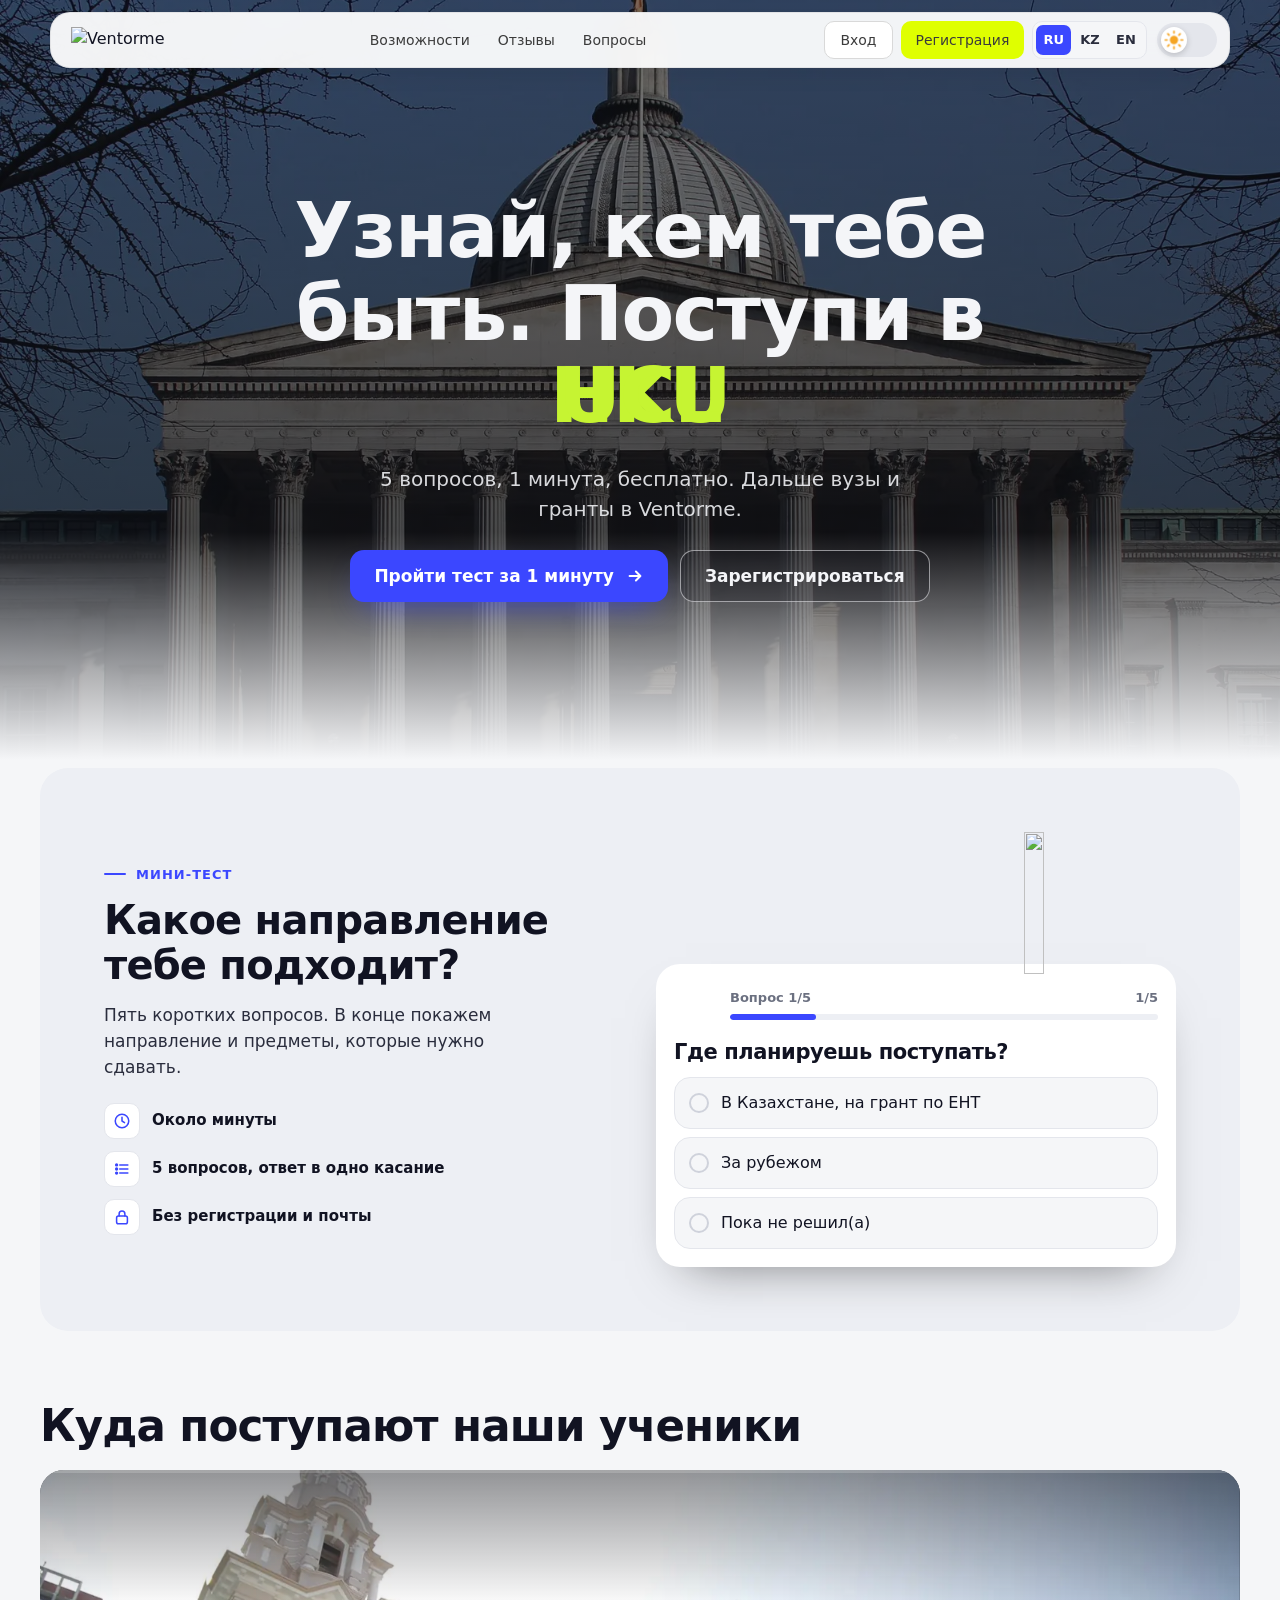
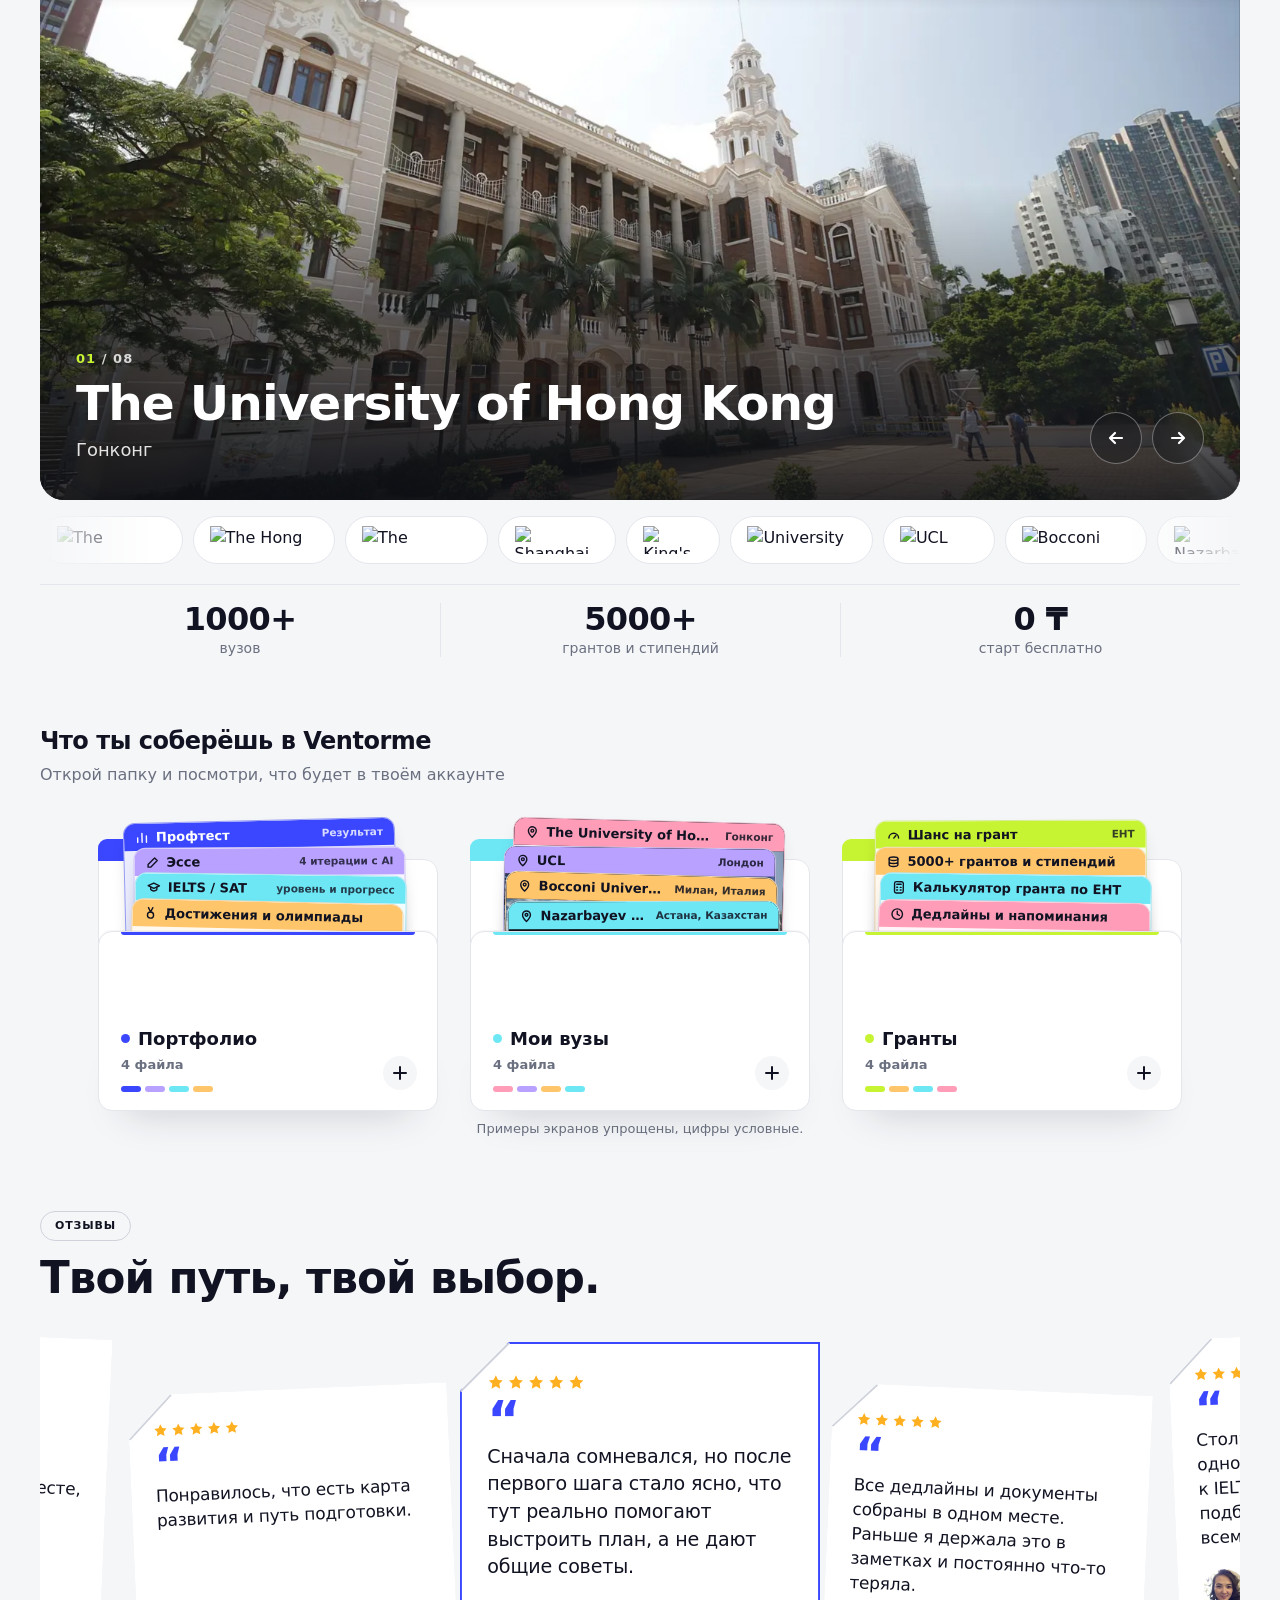
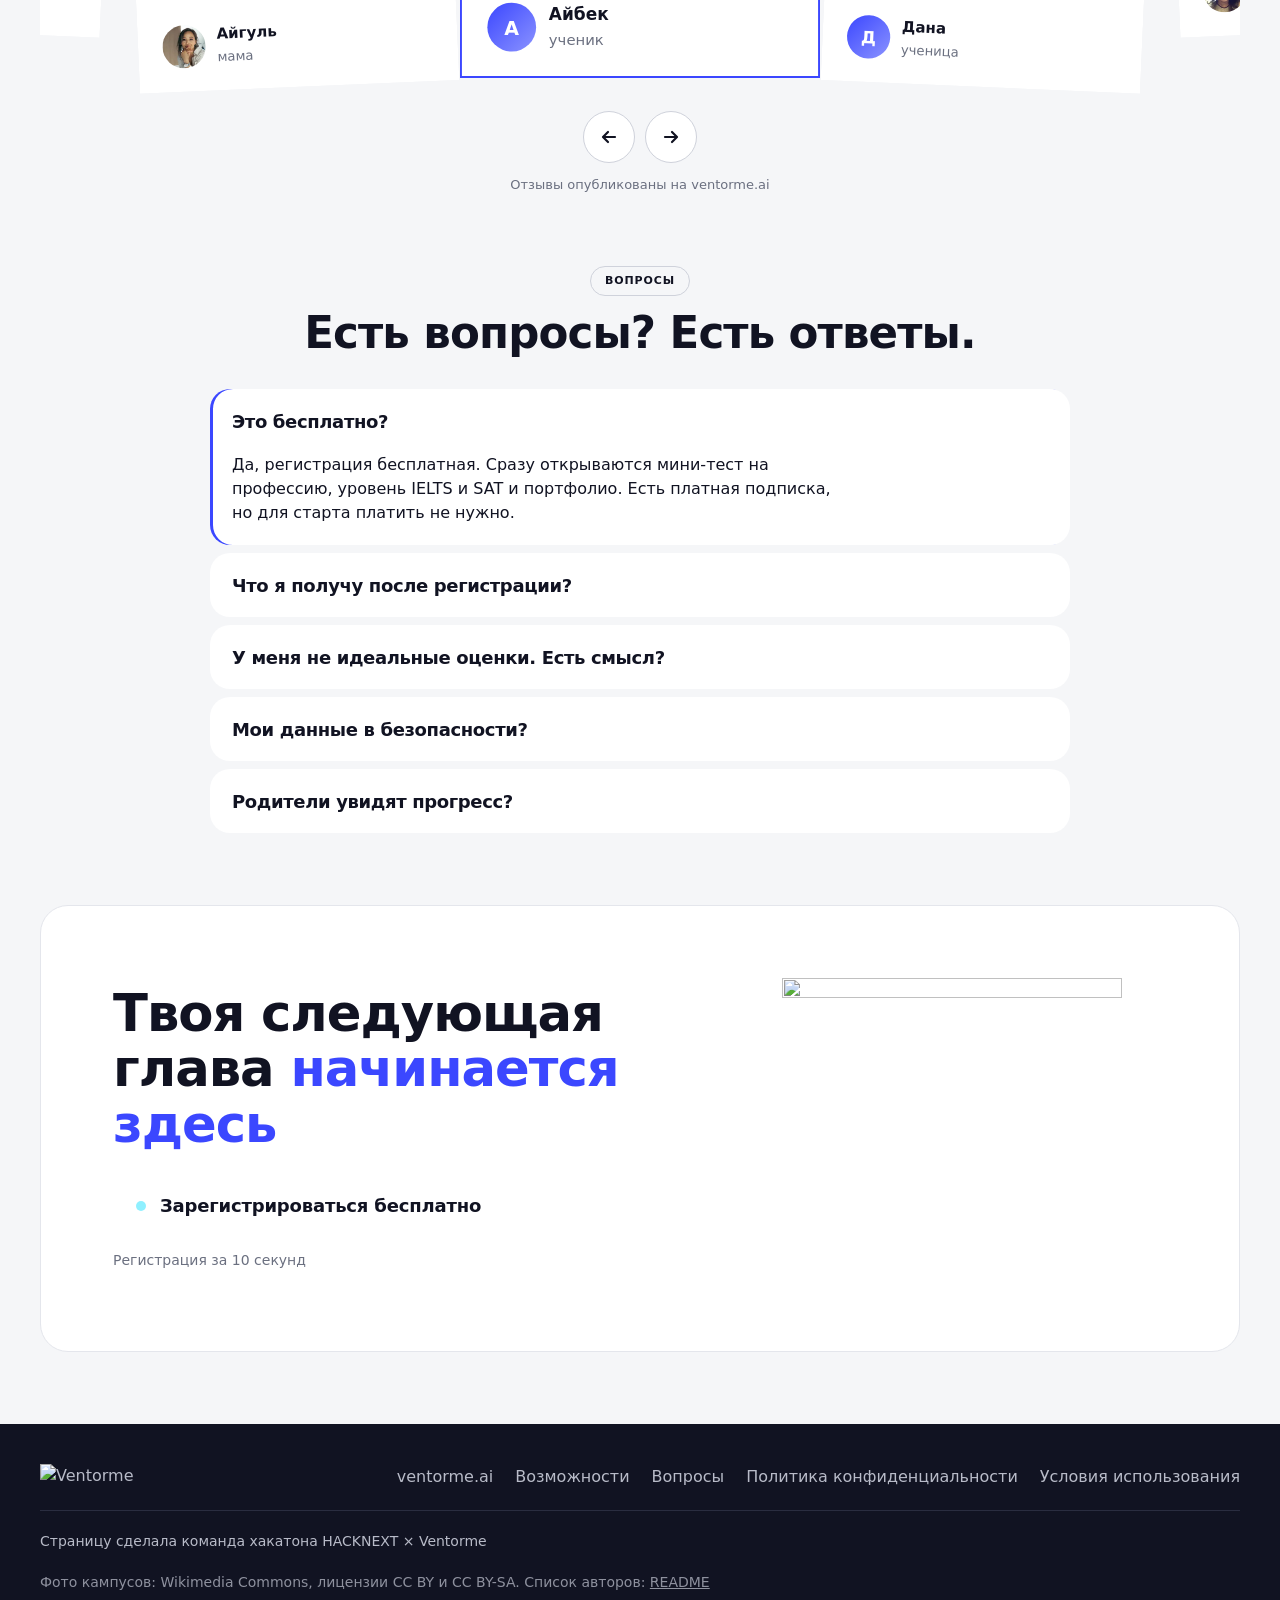
==== commit 5ef6244c: "Remove proofreading notes Co-Authored-By: Claude Opus 5.5 <noreply@anthropic.com>" ====
--- a/index.html
+++ b/index.html
@@ -1013,7 +1013,6 @@
 /* ================= I18N =================
  * ru — основной язык. en — перевод.
  * kk — казахский, литературный, кириллица.
- * ВНИМАНИЕ: казахские тексты переведены без носителя языка — их нужно вычитать носителю перед публикацией.
  * Названия вузов и бренд Ventorme не переводятся. Отзывы на всех языках остаются на русском.
  */
 var I18N = {
@@ -1080,7 +1079,6 @@
     "sheet.copied": "Ссылка скопирована. Вставь её в Safari или Chrome."
   },
 
-  // KZ: тексты нужно вычитать носителю казахского языка.
   kk: {
     "quiz.kicker": "Шағын тест", "quiz.title": "Саған қай бағыт сай келеді?", "quiz.lead": "Бес қысқа сұрақ. Соңында бағытыңды және тапсыратын пәндеріңді көрсетеміз.", "quiz.f1": "Шамамен бір минут", "quiz.f2": "5 сұрақ, жауап бір басумен", "quiz.f3": "Тіркелусіз, поштасыз", "footer.privacy": "Құпиялық саясаты", "footer.terms": "Пайдалану шарттары", "rev.stars": "Бағасы 5-тен 5",
     "meta.title": "Ventorme: 1 минутта кім болатыныңды біл",
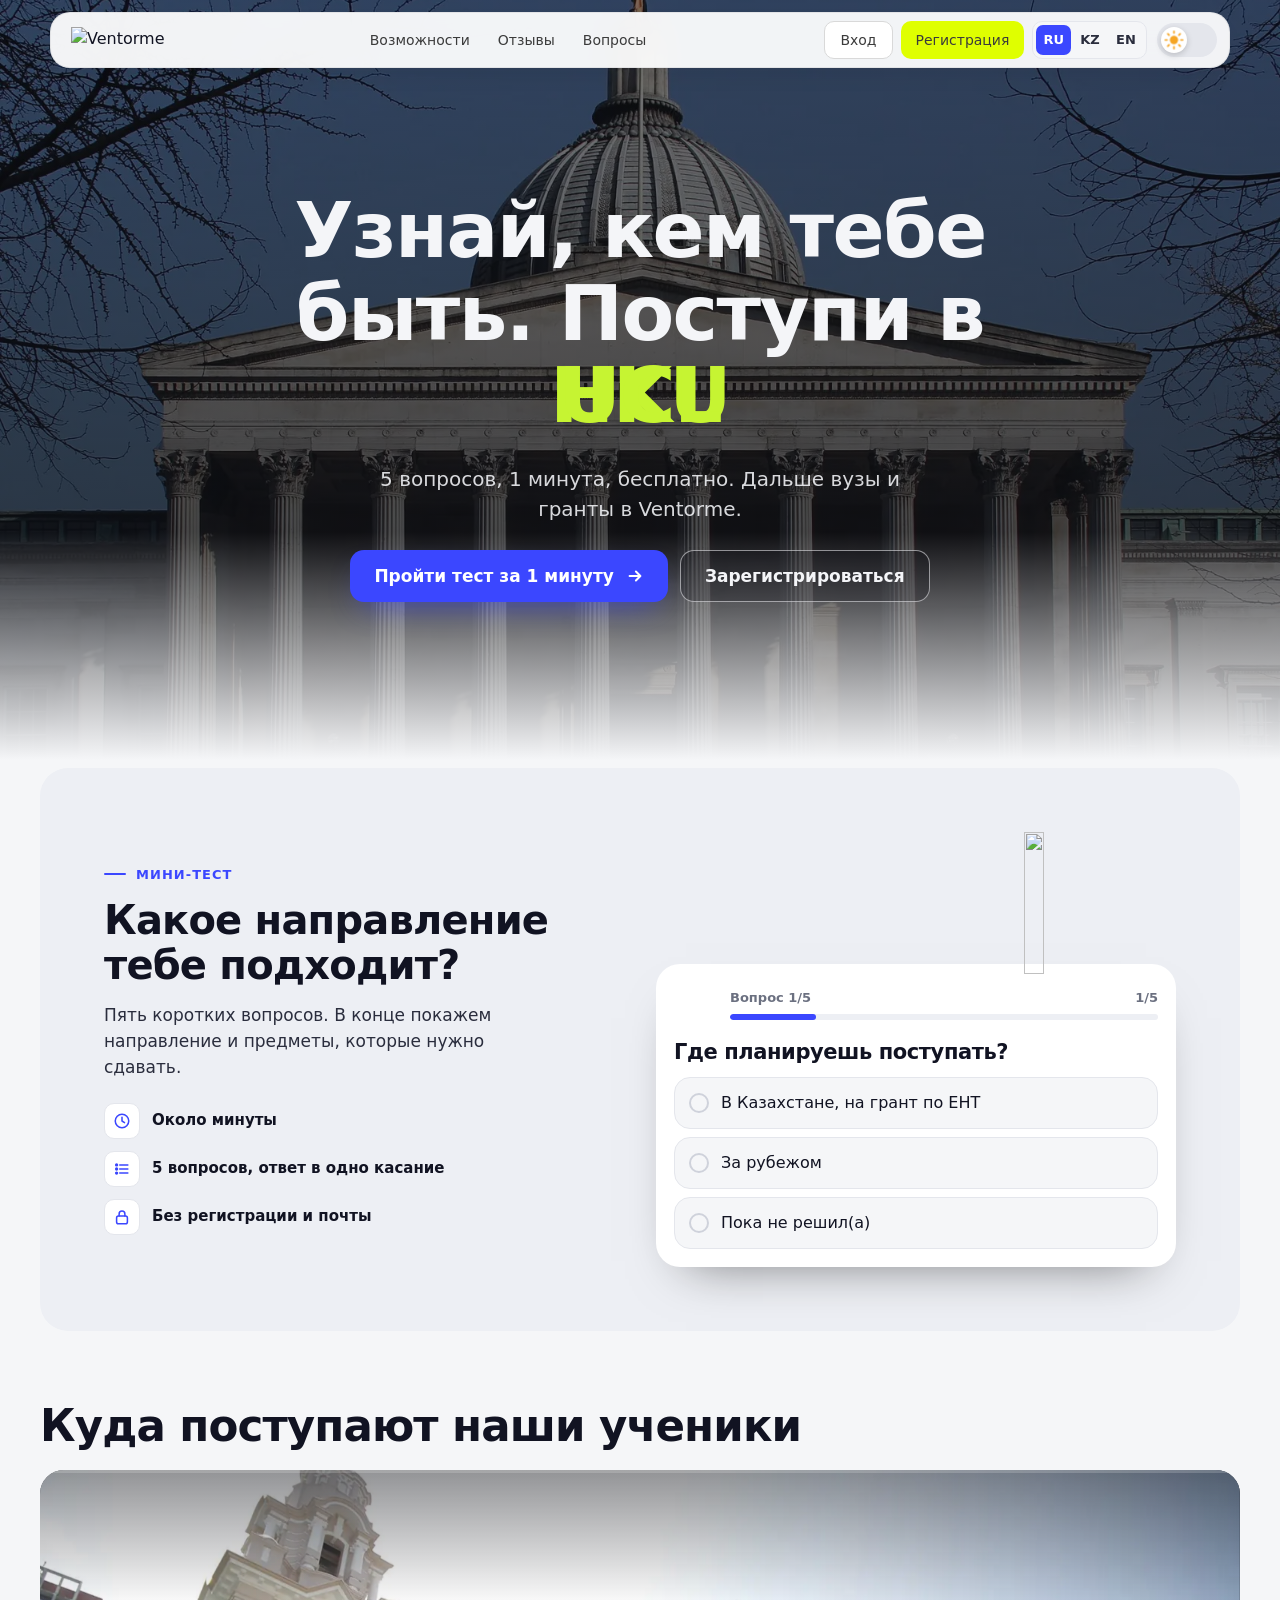
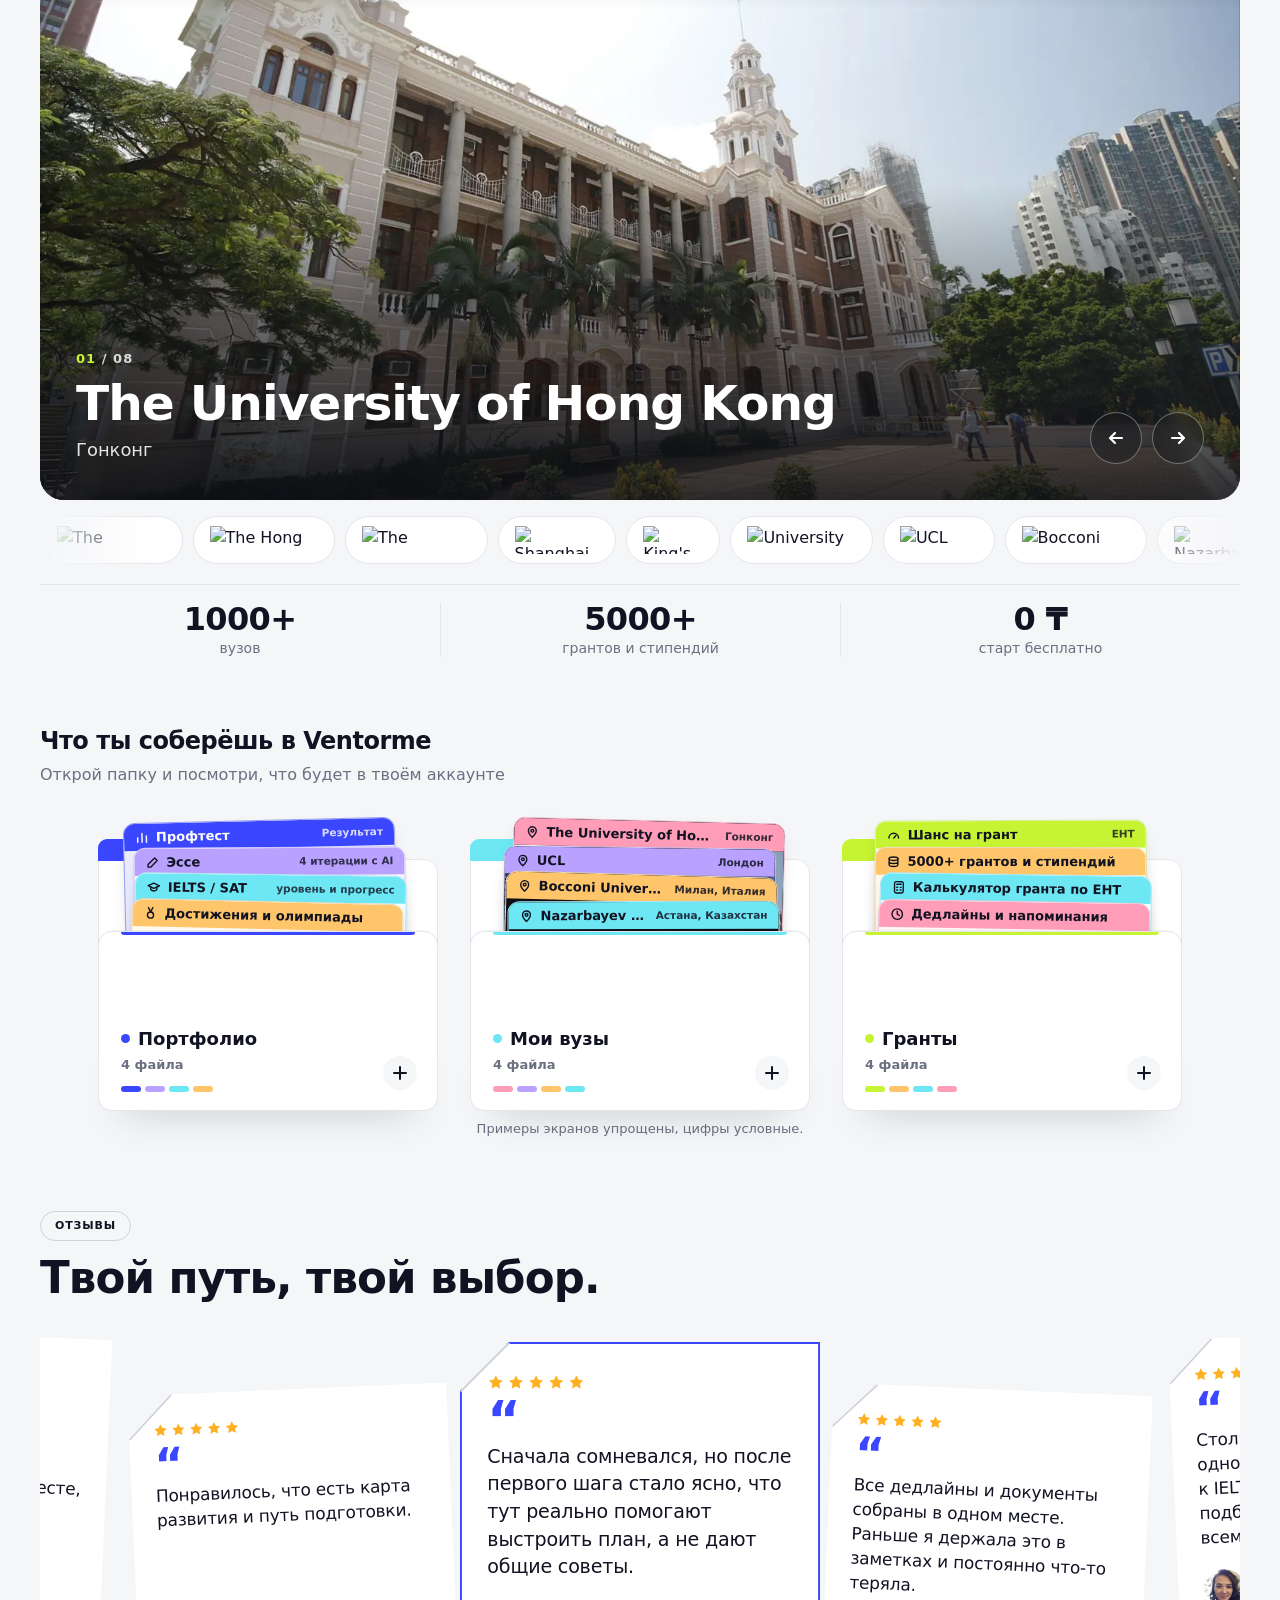
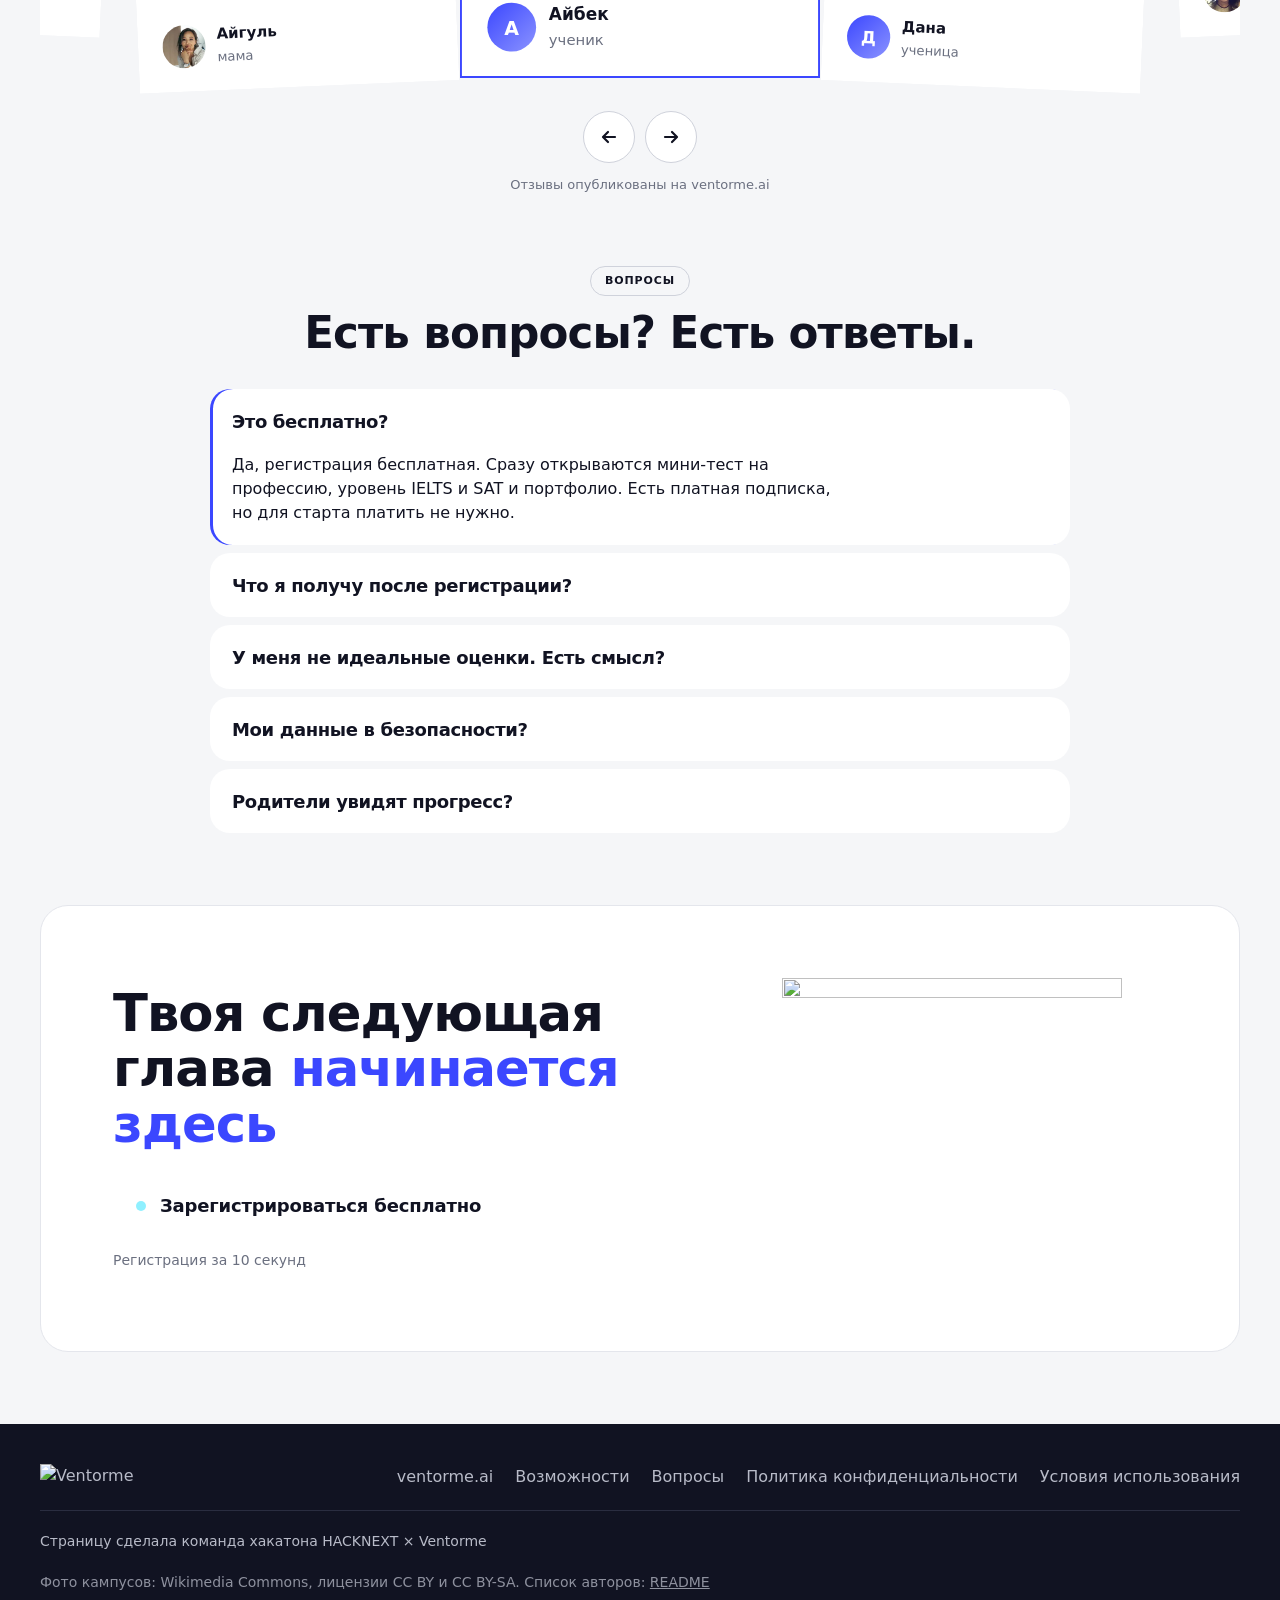
==== commit 9876f516: "Add favicon.ico for browsers that request it by default Co-Authored-By: Claude Opus 5.5 <noreply@ant" ====
--- a/index.html
+++ b/index.html
@@ -33,6 +33,7 @@
   d.classList.add("js");
 })();
 </script>
+<link rel="icon" href="favicon.ico" sizes="48x48">
 <link rel="icon" href="favicon.svg" type="image/svg+xml">
 <link rel="icon" href="favicon-32.png" sizes="32x32" type="image/png">
 <link rel="apple-touch-icon" href="apple-touch-icon.png">
